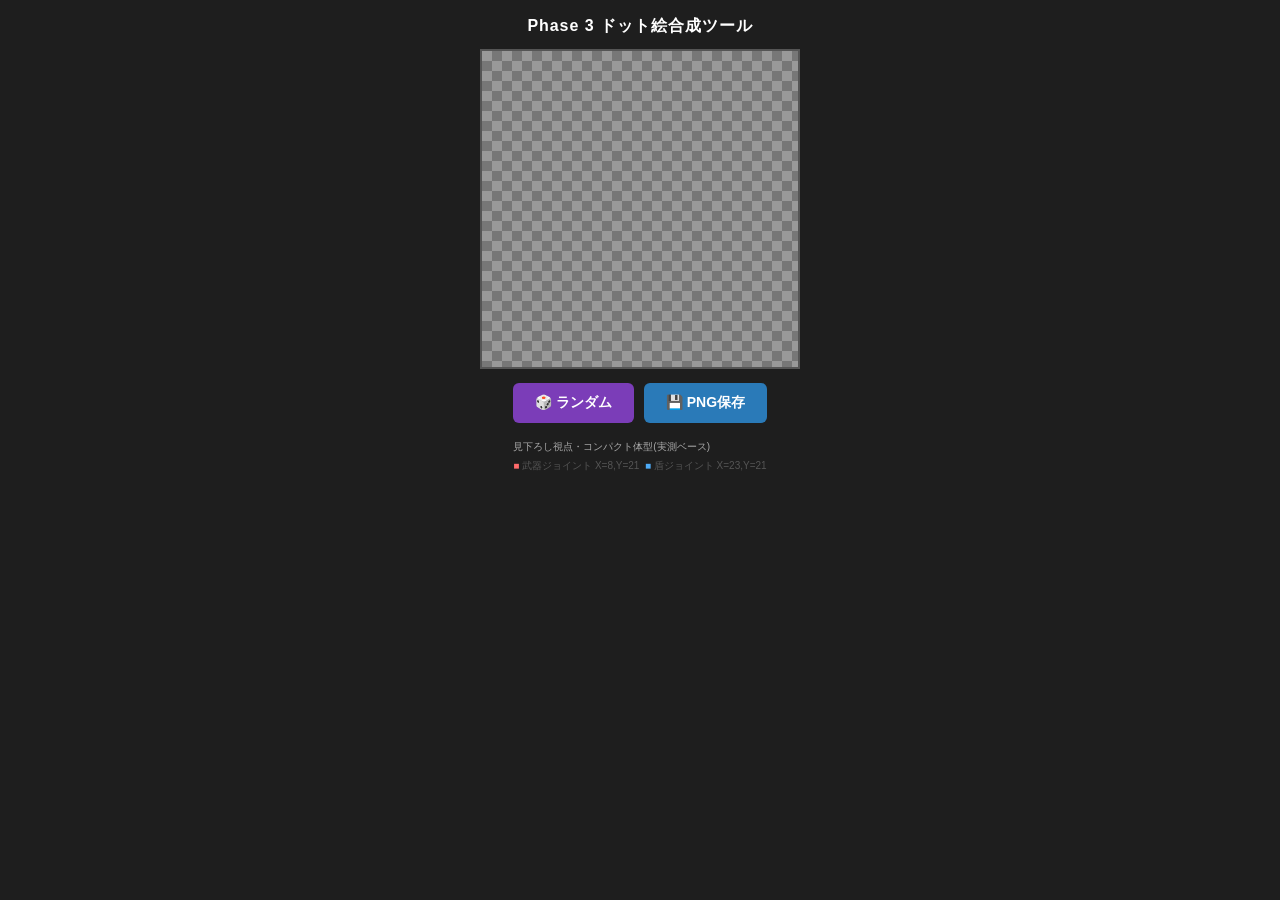
==== index.html @ 8c3675f0 "Add files via upload" ====
<!DOCTYPE html>
<html lang="ja">
<head>
<meta charset="UTF-8">
<meta name="viewport" content="width=device-width, initial-scale=1.0">
<title>Phase3 ドット絵合成ツール（カテゴリ配列版）</title>
<link rel="stylesheet" href="css/style.css">
</head>
<body>
<div class="panels">
<h2>Phase 3 ドット絵合成ツール</h2>

<div class="preview-wrap">
    <canvas id="mainCanvas" width="32" height="32"></canvas>
</div>

<!-- パネルは engine.js が CATEGORIES から自動生成してここに入れる -->
<div id="panelRoot"></div>

<div class="btn-row">
    <button class="btn-rand" onclick="randomize()">🎲 ランダム</button>
    <button class="btn-save" onclick="saveImage()">💾 PNG保存</button>
</div>

<div class="info">
    <span style="color:#aaa">見下ろし視点・コンパクト体型(実測ベース)</span><br>
    <span style="color:#ff6b6b">■</span> 武器ジョイント X=8,Y=21&nbsp;
    <span style="color:#4dabf7">■</span> 盾ジョイント X=23,Y=21
</div>
</div>

<!-- 読み込み順: base→helper→各パーツ→config→engine（依存関係順） -->
<script src="js/base.js"></script>
<script src="js/helper.js"></script>
<script src="js/hair.js"></script>
<script src="js/cloth.js"></script>
<script src="js/weapon.js"></script>
<script src="js/shield.js"></script>
<script src="js/eyes.js"></script>
<script src="js/config.js"></script>
<script src="js/engine.js"></script>
</body>
</html>
---- css/style.css ----
/* 見た目（たまに調整） */
* { box-sizing: border-box; }
body {
    background: #1e1e1e; color: #eee;
    font-family: sans-serif; text-align: center;
    padding: 16px; user-select: none; -webkit-user-select: none; margin: 0;
}
h2 { margin: 0 0 12px; font-size: 16px; letter-spacing: .06em; color: #fff; }

.preview-wrap {
    position: relative; width: 320px; height: 320px;
    margin: 0 auto 14px; border: 2px solid #555;
    background: url('data:image/svg+xml;utf8,<svg xmlns="http://www.w3.org/2000/svg" width="20" height="20"><rect width="10" height="10" fill="%23999"/><rect x="10" y="10" width="10" height="10" fill="%23999"/><rect x="10" width="10" height="10" fill="%23777"/><rect y="10" width="10" height="10" fill="%23777"/></svg>');
}
#mainCanvas { width:320px; height:320px; image-rendering:pixelated; display:block; }

.panels { max-width: 380px; margin: 0 auto; }
.part-panel { background:#2a2a2a; border-radius:8px; margin-bottom:10px; padding:10px 10px 8px; }
.part-label { font-size:11px; color:#888; text-align:left; display:block; margin-bottom:8px; letter-spacing:.08em; }
.part-options { display:flex; gap:8px; overflow-x:auto; padding-bottom:4px; }

.part-option {
    flex-shrink:0; cursor:pointer;
    border:2px solid #444; border-radius:6px;
    overflow:hidden; background:#383838;
    transition:border-color .15s, box-shadow .15s;
}
.part-option canvas { display:block; width:64px; height:64px; image-rendering:pixelated; }
.part-option span {
    display:block; font-size:9px; color:#999;
    text-align:center; padding:3px 2px; line-height:1.3; white-space:pre-line;
}
.part-option.active { border-color:#4dabf7; box-shadow:0 0 6px rgba(77,171,247,.5); }
.part-option.active span { color:#4dabf7; }

.btn-row { display:flex; gap:10px; justify-content:center; margin-top:14px; }
button {
    background:#3a8a3a; color:#fff; border:none;
    padding:11px 22px; font-size:14px; font-weight:bold; border-radius:6px; cursor:pointer;
}
button:hover { opacity:.85; }
.btn-rand { background:#7b3db8; }
.btn-save { background:#2a7ab8; }

.info { font-size:10px; color:#555; margin-top:14px; line-height:1.9; text-align:left; max-width:380px; display:inline-block; }
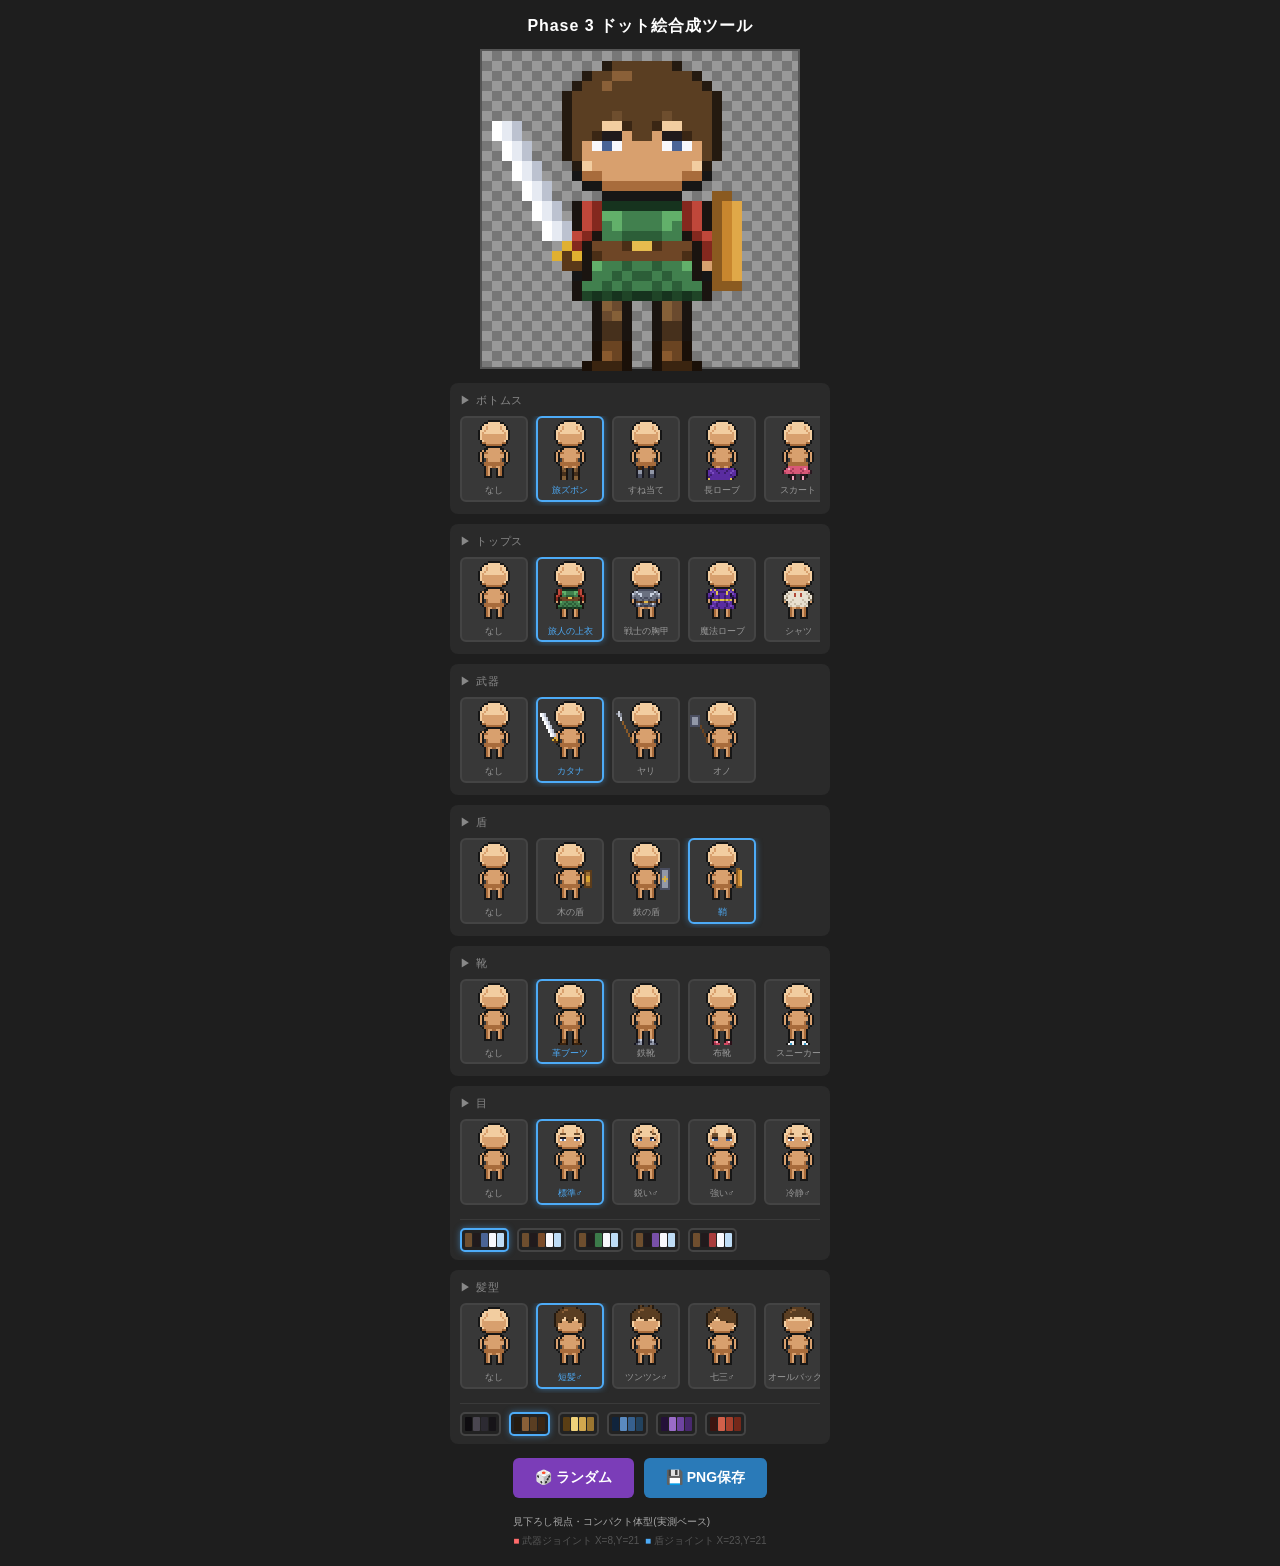
==== commit ac7d28d9: "Add files via upload" ====
--- a/index.html
+++ b/index.html
@@ -33,7 +33,9 @@
 <script src="js/base.js"></script>
 <script src="js/helper.js"></script>
 <script src="js/hair.js"></script>
-<script src="js/cloth.js"></script>
+<script src="js/bottoms.js"></script>
+<script src="js/tops.js"></script>
+<script src="js/shoes.js"></script>
 <script src="js/weapon.js"></script>
 <script src="js/shield.js"></script>
 <script src="js/eyes.js"></script>
--- a/css/style.css
+++ b/css/style.css
@@ -43,3 +43,13 @@
 .btn-save { background:#2a7ab8; }
 
 .info { font-size:10px; color:#555; margin-top:14px; line-height:1.9; text-align:left; max-width:380px; display:inline-block; }
+
+/* 色帯（髪・目の色選択） */
+.color-bar { display:flex; flex-wrap:wrap; gap:8px; margin-top:10px; padding-top:8px; border-top:1px solid #3a3a3a; }
+.color-swatch {
+  display:flex; gap:1px; padding:3px; border-radius:5px;
+  border:2px solid #444; background:#222; cursor:pointer;
+  transition:border-color .15s, box-shadow .15s;
+}
+.color-swatch .color-dot { width:7px; height:14px; border-radius:1px; display:block; }
+.color-swatch.active { border-color:#4dabf7; box-shadow:0 0 6px rgba(77,171,247,.5); }
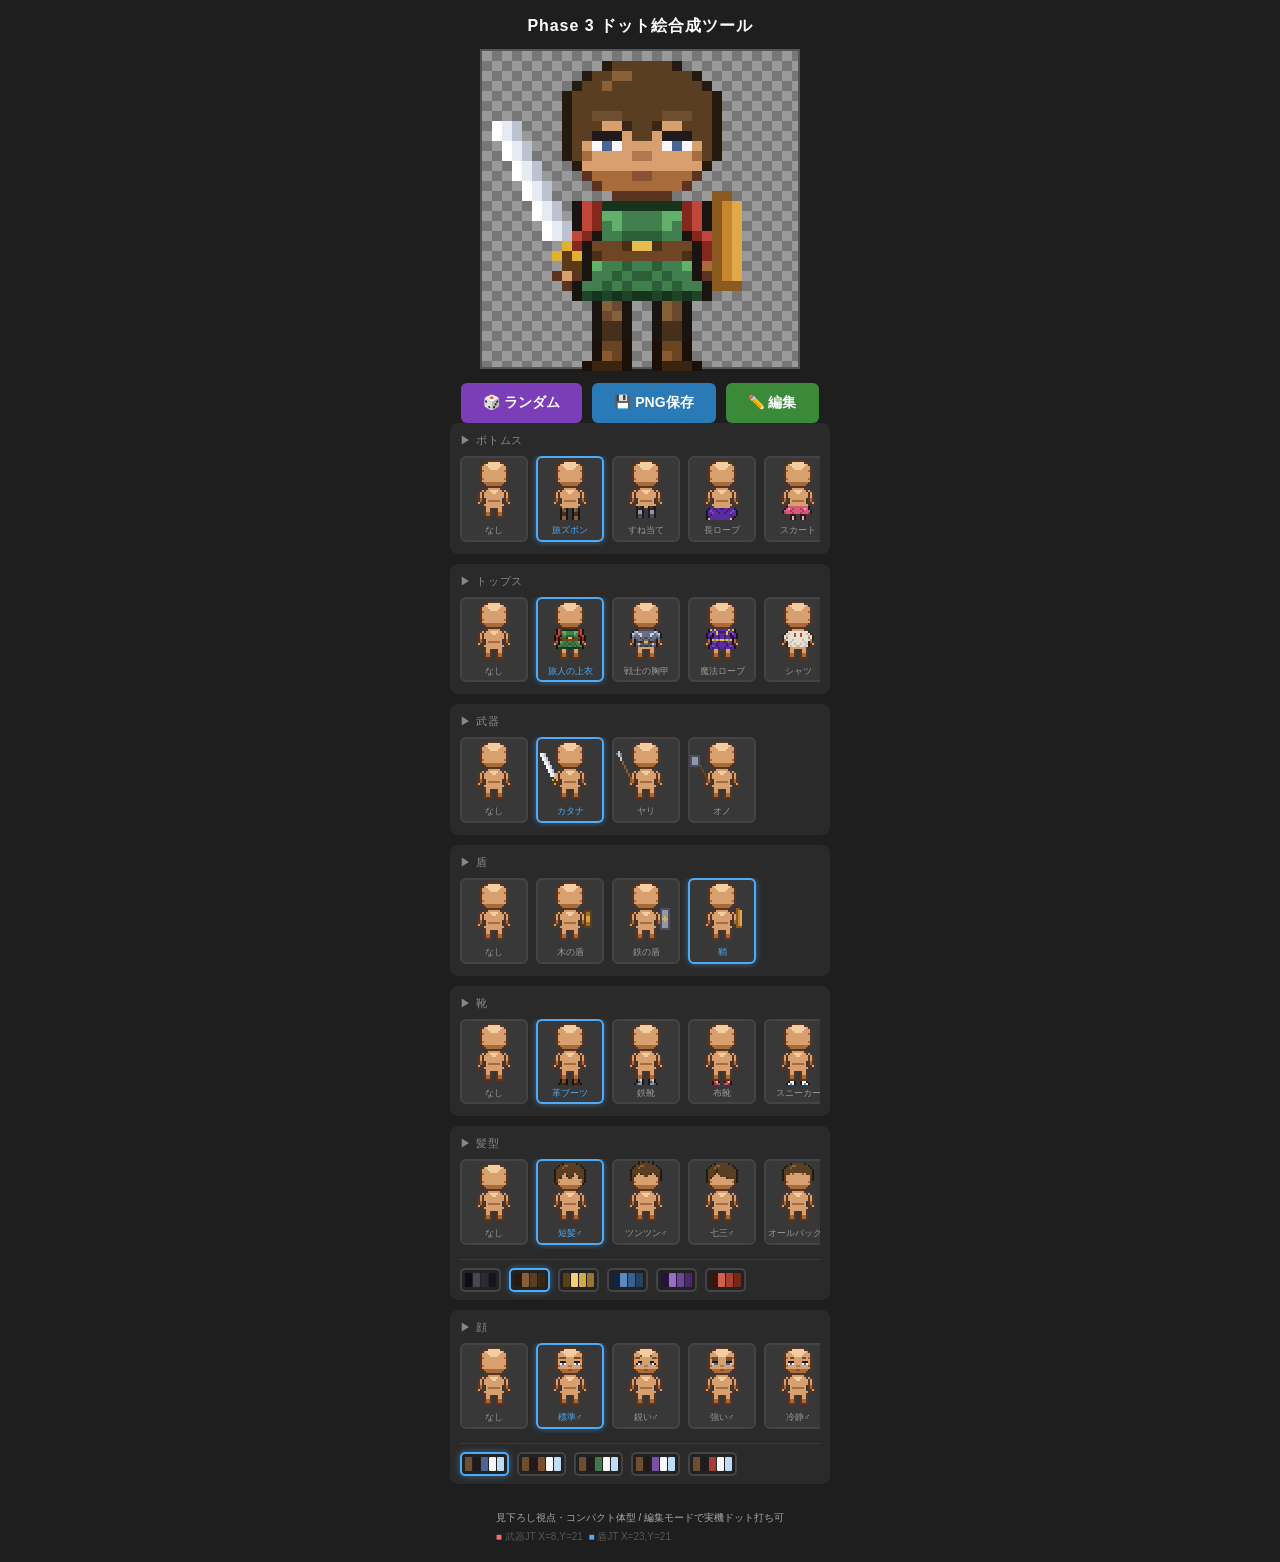
==== commit 40d371cd: "Add files via upload" ====
--- a/index.html
+++ b/index.html
@@ -2,8 +2,8 @@
 <html lang="ja">
 <head>
 <meta charset="UTF-8">
-<meta name="viewport" content="width=device-width, initial-scale=1.0">
-<title>Phase3 ドット絵合成ツール（カテゴリ配列版）</title>
+<meta name="viewport" content="width=device-width, initial-scale=1.0, maximum-scale=1.0, user-scalable=no">
+<title>Phase3 ドット絵合成ツール＋実機エディタ</title>
 <link rel="stylesheet" href="css/style.css">
 </head>
 <body>
@@ -14,22 +14,46 @@
     <canvas id="mainCanvas" width="32" height="32"></canvas>
 </div>
 
+<!-- 通常モードのボタン -->
+<div class="btn-row" id="normalBar">
+    <button class="btn-rand" onclick="randomize()">🎲 ランダム</button>
+    <button class="btn-save" onclick="saveImage()">💾 PNG保存</button>
+    <button class="btn-edit" onclick="enterEdit()">✏️ 編集</button>
+</div>
+
+<!-- 編集モードのツールバー（初期非表示） -->
+<div id="editBar" style="display:none;">
+    <div class="edit-tools">
+        <button class="edit-tool on" data-tool="pen" onclick="setTool('pen')">✏️ペン</button>
+        <button class="edit-tool" data-tool="eyedrop" onclick="setTool('eyedrop')">💧スポイト</button>
+        <button class="edit-tool" data-tool="eraser" onclick="setTool('eraser')">⬜消し</button>
+        <button class="edit-misc" onclick="undoEdit()">↶戻る</button>
+        <button class="edit-misc" onclick="clearEdit()">🗑全消し</button>
+    </div>
+    <div class="edit-colorrow">
+        <span class="cur-color-wrap">現在色<span id="curColor"></span></span>
+        <input type="color" id="colorPick" value="#2a2422" onchange="setColor(this.value)">
+    </div>
+    <div class="edit-swatches" id="editSwatches"></div>
+    <div class="btn-row">
+        <button class="btn-save" onclick="exportJS()">📋 JSコード書き出し</button>
+        <button class="btn-save" onclick="saveImage()">💾 PNG保存</button>
+        <button class="btn-rand" onclick="exitEdit()">✓ 完了</button>
+    </div>
+    <textarea id="jsOut" readonly placeholder="JSコードがここに出ます（自動コピー）" style="display:none;"></textarea>
+</div>
+
 <!-- パネルは engine.js が CATEGORIES から自動生成してここに入れる -->
 <div id="panelRoot"></div>
 
-<div class="btn-row">
-    <button class="btn-rand" onclick="randomize()">🎲 ランダム</button>
-    <button class="btn-save" onclick="saveImage()">💾 PNG保存</button>
-</div>
-
 <div class="info">
-    <span style="color:#aaa">見下ろし視点・コンパクト体型(実測ベース)</span><br>
-    <span style="color:#ff6b6b">■</span> 武器ジョイント X=8,Y=21&nbsp;
-    <span style="color:#4dabf7">■</span> 盾ジョイント X=23,Y=21
+    <span style="color:#aaa">見下ろし視点・コンパクト体型 / 編集モードで実機ドット打ち可</span><br>
+    <span style="color:#ff6b6b">■</span> 武器JT X=8,Y=21&nbsp;
+    <span style="color:#4dabf7">■</span> 盾JT X=23,Y=21
 </div>
 </div>
 
-<!-- 読み込み順: base→helper→各パーツ→config→engine（依存関係順） -->
+<!-- 読み込み順: base→helper→各パーツ→config→engine -->
 <script src="js/base.js"></script>
 <script src="js/helper.js"></script>
 <script src="js/hair.js"></script>
@@ -41,5 +65,24 @@
 <script src="js/eyes.js"></script>
 <script src="js/config.js"></script>
 <script src="js/engine.js"></script>
+<script>
+/* 編集パレット（よく使う色）を生成 */
+(function(){
+  const sw=[
+    ['#5a3420','輪郭'],['#f5d6ad','肌明'],['#e8bd8e','肌中'],['#c8966a','肌影'],
+    ['#2a2422','目黒'],['#f8f8fc','白'],['#4a6496','瞳青'],['#7a4c2a','瞳茶'],
+    ['#eaa890','頬'],['#8a6038','髪茶'],['#d2604a','赤'],['#62b06a','緑'],
+    ['#5a8ac0','青'],['#9a6cc8','紫'],['#e0c050','金'],['#9298a8','銀']
+  ];
+  const box=document.getElementById('editSwatches');
+  sw.forEach(([c,name])=>{
+    const b=document.createElement('button');
+    b.className='edit-swatch'; b.dataset.col=c; b.style.background=c; b.title=name;
+    b.onclick=()=>setColor(c);
+    box.appendChild(b);
+  });
+  if(typeof syncColorUI==='function') syncColorUI();
+})();
+</script>
 </body>
 </html>
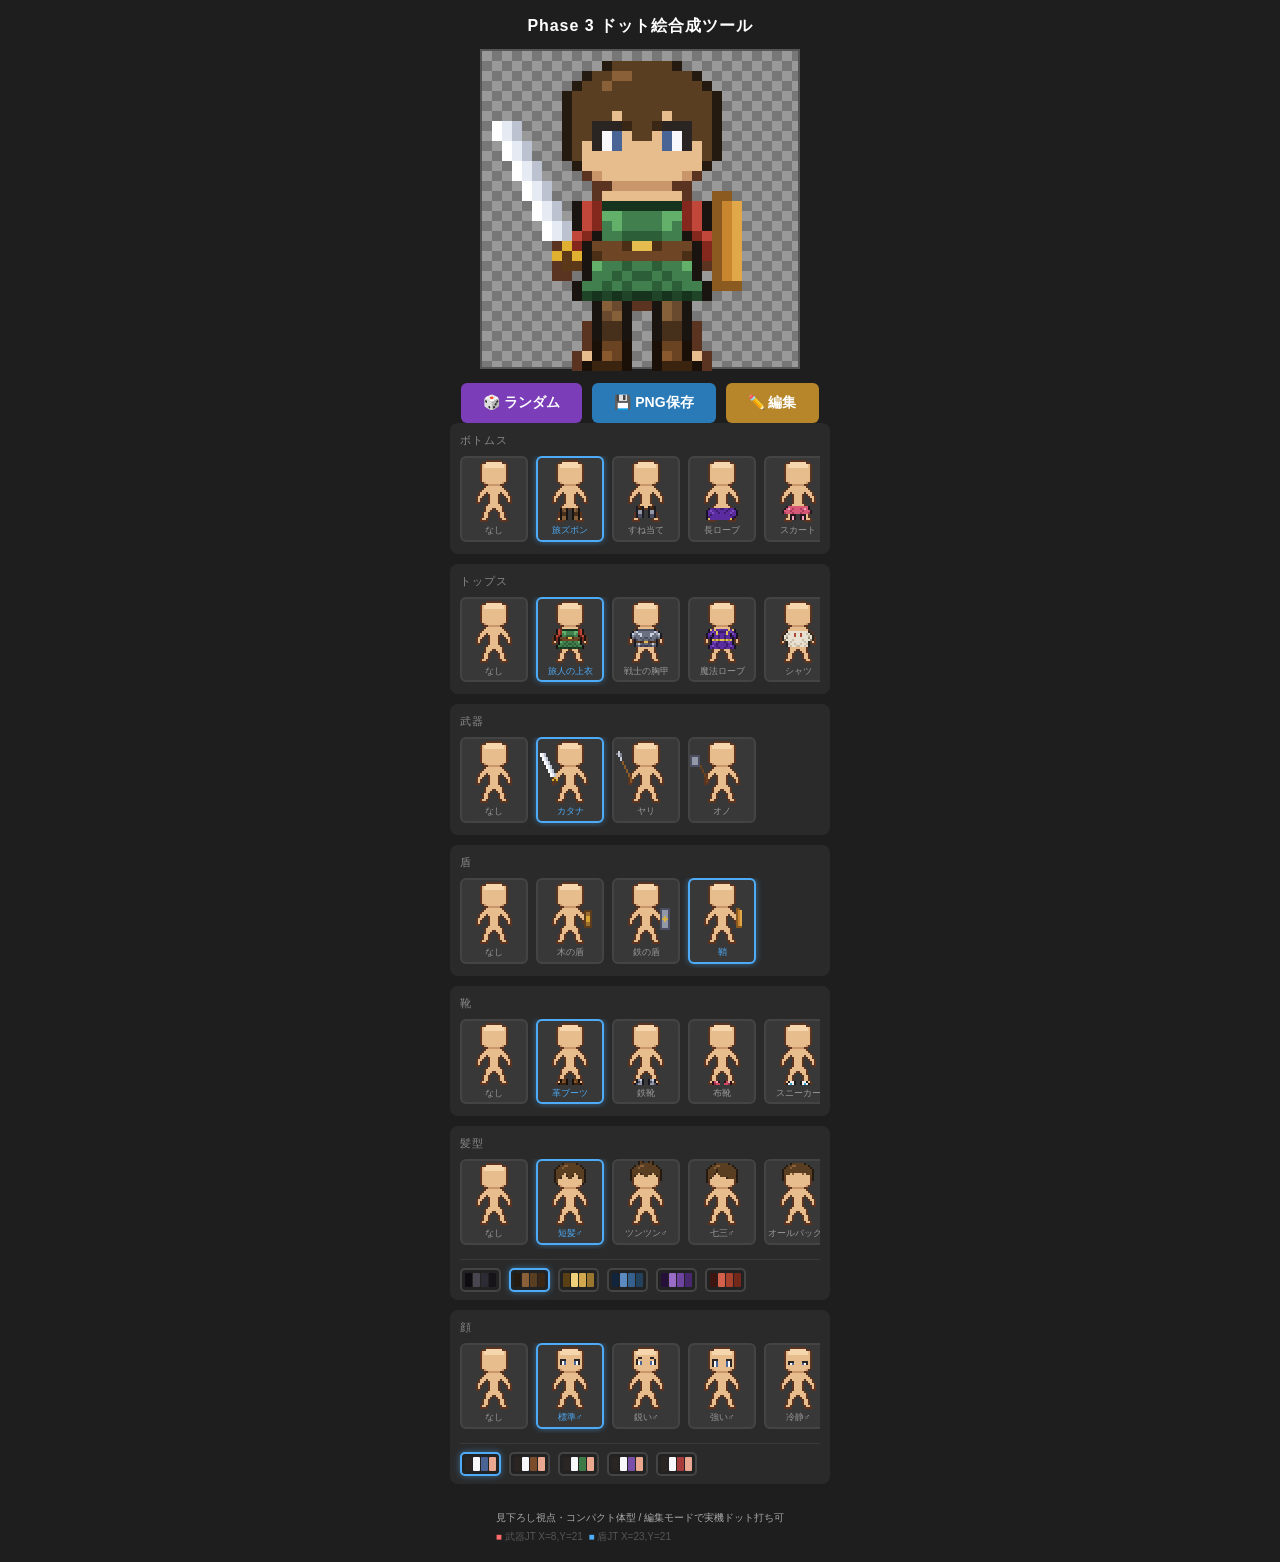
==== commit f31c1441: "Add files via upload" ====
--- a/index.html
+++ b/index.html
@@ -35,12 +35,31 @@
         <input type="color" id="colorPick" value="#2a2422" onchange="setColor(this.value)">
     </div>
     <div class="edit-swatches" id="editSwatches"></div>
+    <div class="save-row">
+        <label class="save-lbl">登録先
+            <select id="saveCat">
+                <option value="hair">髪型</option>
+                <option value="eyes">顔</option>
+                <option value="tops">トップス</option>
+                <option value="bottoms">ボトムス</option>
+                <option value="shoes">靴</option>
+                <option value="weapon">武器</option>
+                <option value="shield">盾</option>
+            </select>
+        </label>
+        <label class="save-lbl">ID
+            <input type="text" id="saveId" placeholder="例:Mohawk" maxlength="16">
+        </label>
+        <label class="save-lbl save-diff">
+            <input type="checkbox" id="saveDiff" checked>差分のみ
+        </label>
+    </div>
     <div class="btn-row">
-        <button class="btn-save" onclick="exportJS()">📋 JSコード書き出し</button>
+        <button class="btn-save" onclick="exportJS()">📋 登録コード書き出し</button>
         <button class="btn-save" onclick="saveImage()">💾 PNG保存</button>
         <button class="btn-rand" onclick="exitEdit()">✓ 完了</button>
     </div>
-    <textarea id="jsOut" readonly placeholder="JSコードがここに出ます（自動コピー）" style="display:none;"></textarea>
+    <textarea id="jsOut" readonly placeholder="登録コードがここに出ます（①パーツファイル ②config.js の2か所に貼る・自動コピー）" style="display:none;"></textarea>
 </div>
 
 <!-- パネルは engine.js が CATEGORIES から自動生成してここに入れる -->
--- a/css/style.css
+++ b/css/style.css
@@ -53,3 +53,33 @@
 }
 .color-swatch .color-dot { width:7px; height:14px; border-radius:1px; display:block; }
 .color-swatch.active { border-color:#4dabf7; box-shadow:0 0 6px rgba(77,171,247,.5); }
+
+/* ============ 編集モード UI ============ */
+.btn-edit { background:#b8862a; }
+
+#editBar { max-width:380px; margin:12px auto 0; }
+.edit-tools, .edit-colorrow { display:flex; gap:6px; justify-content:center; flex-wrap:wrap; margin-bottom:8px; }
+.edit-tool, .edit-misc {
+  background:#3a3a3a; color:#eee; border:2px solid #555;
+  padding:9px 12px; font-size:13px; border-radius:6px; cursor:pointer; font-weight:bold;
+}
+.edit-tool.on { background:#2a7ab8; border-color:#4dabf7; }
+.edit-misc { background:#4a3a3a; }
+
+.edit-colorrow { align-items:center; }
+.cur-color-wrap { font-size:12px; color:#bbb; display:flex; align-items:center; gap:6px; }
+#curColor { width:22px; height:22px; border-radius:4px; border:2px solid #888; display:inline-block; background:#2a2422; }
+#colorPick { width:44px; height:34px; border:none; background:none; cursor:pointer; }
+
+.edit-swatches { display:flex; gap:5px; overflow-x:auto; padding:6px 0; margin-bottom:8px; }
+.edit-swatch {
+  flex-shrink:0; width:30px; height:30px; border-radius:5px;
+  border:2px solid #555; cursor:pointer; padding:0;
+}
+.edit-swatch.on { border-color:#4dabf7; box-shadow:0 0 6px rgba(77,171,247,.6); }
+
+#jsOut {
+  width:100%; height:90px; margin-top:10px; font-size:11px;
+  background:#1a1a1a; color:#9fe; border:1px solid #444; border-radius:6px;
+  padding:8px; font-family:monospace; resize:vertical;
+}
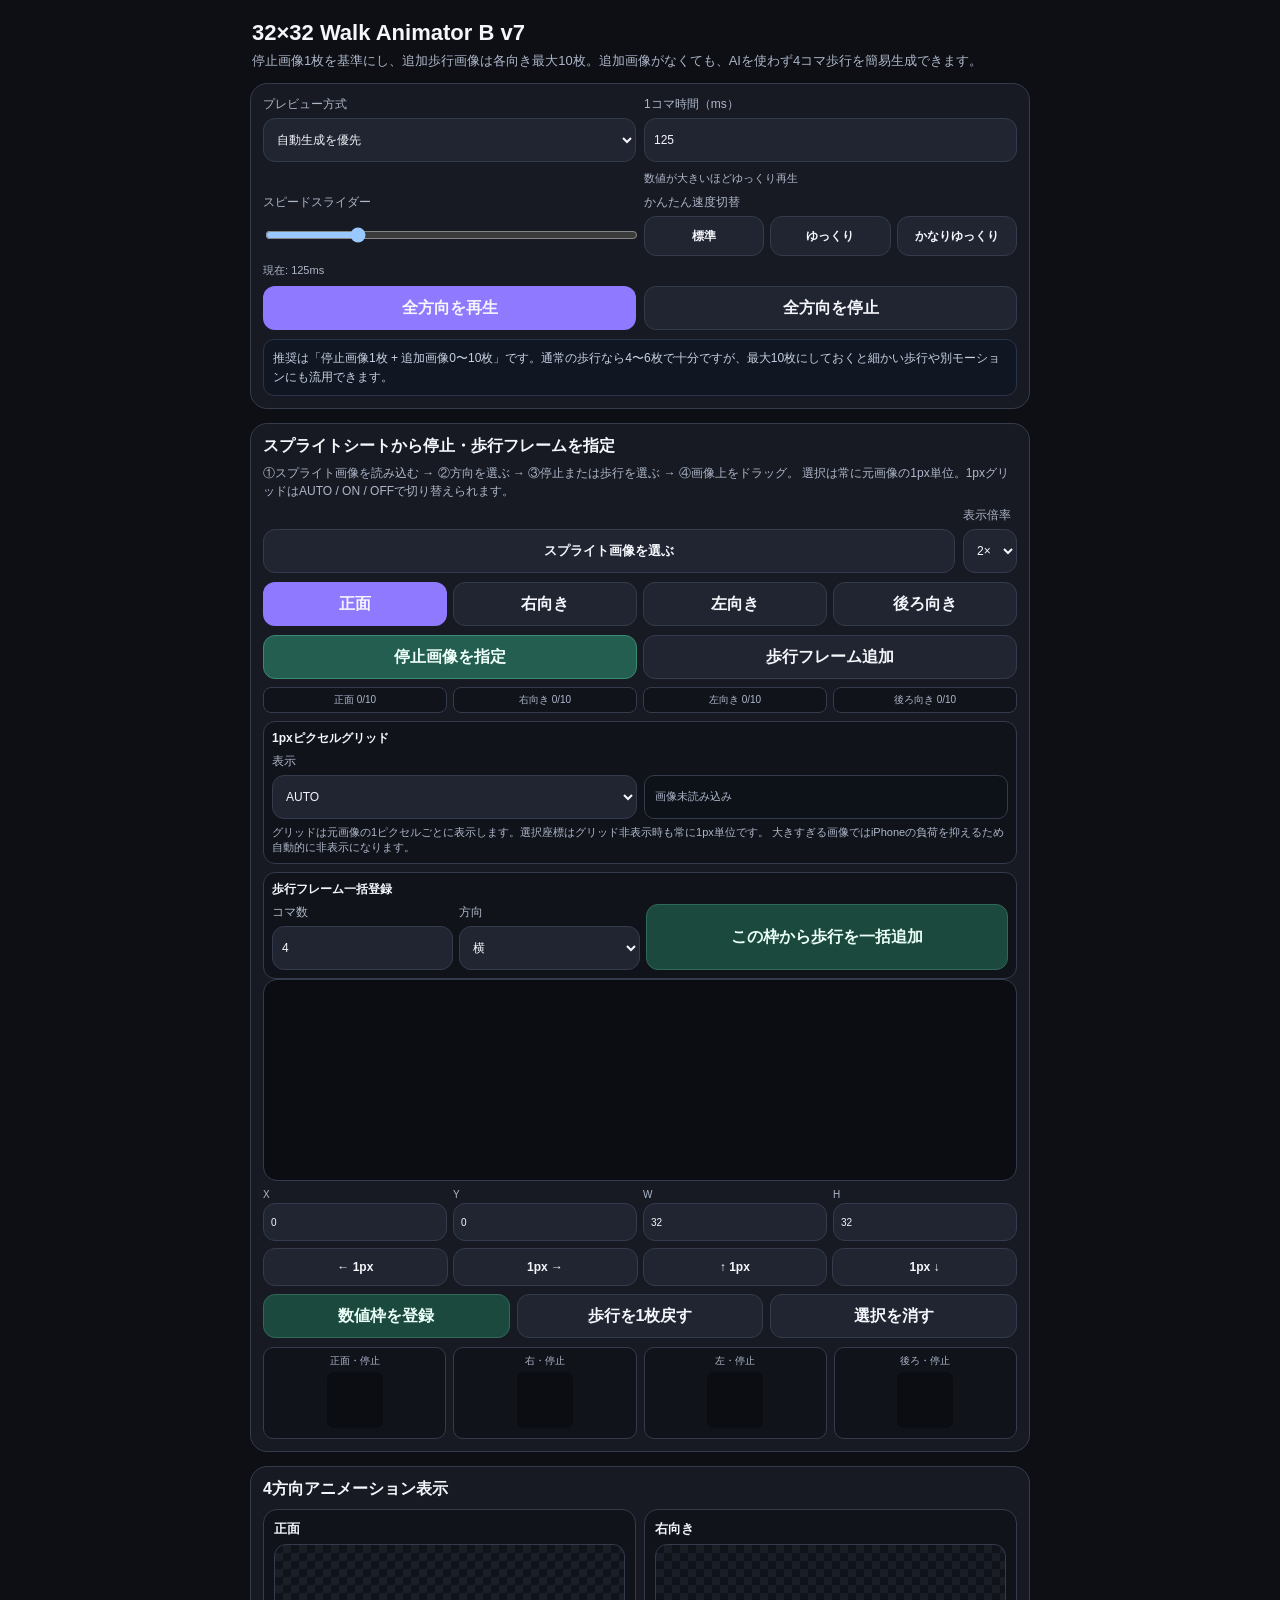
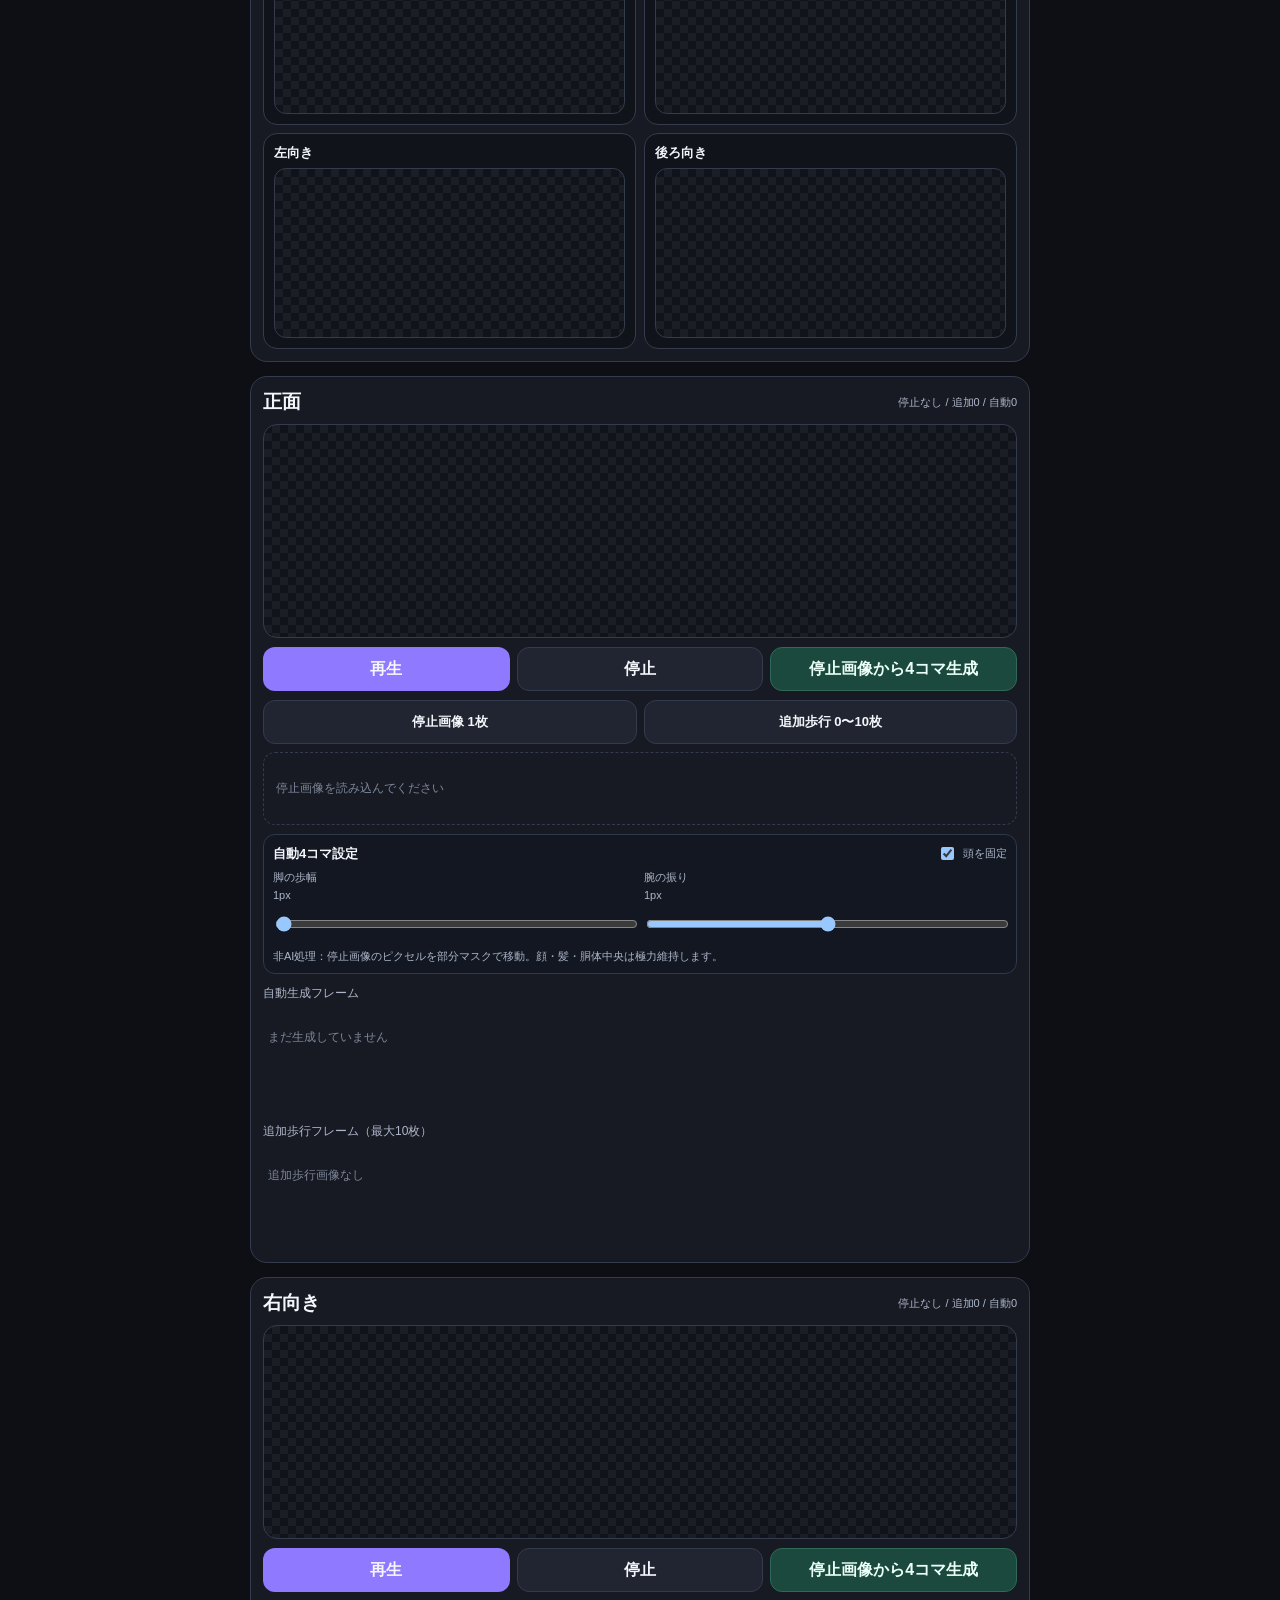
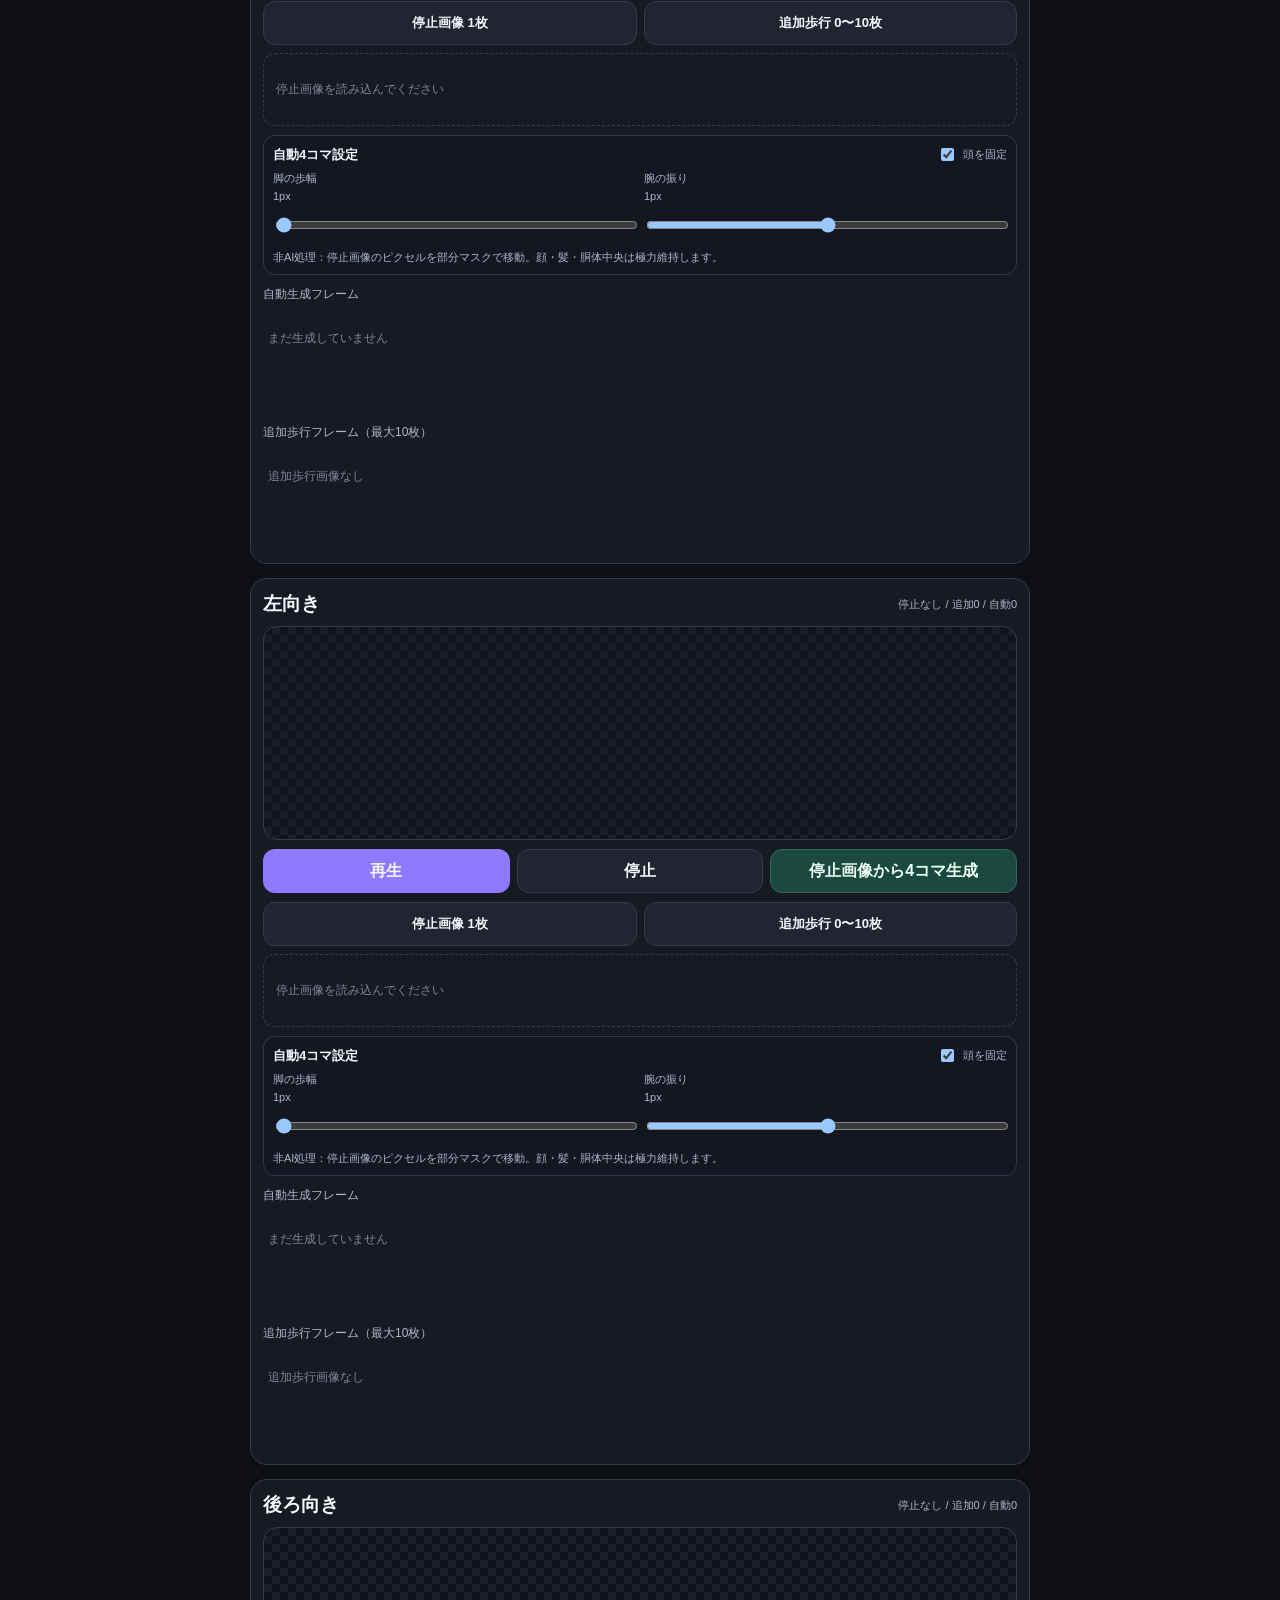
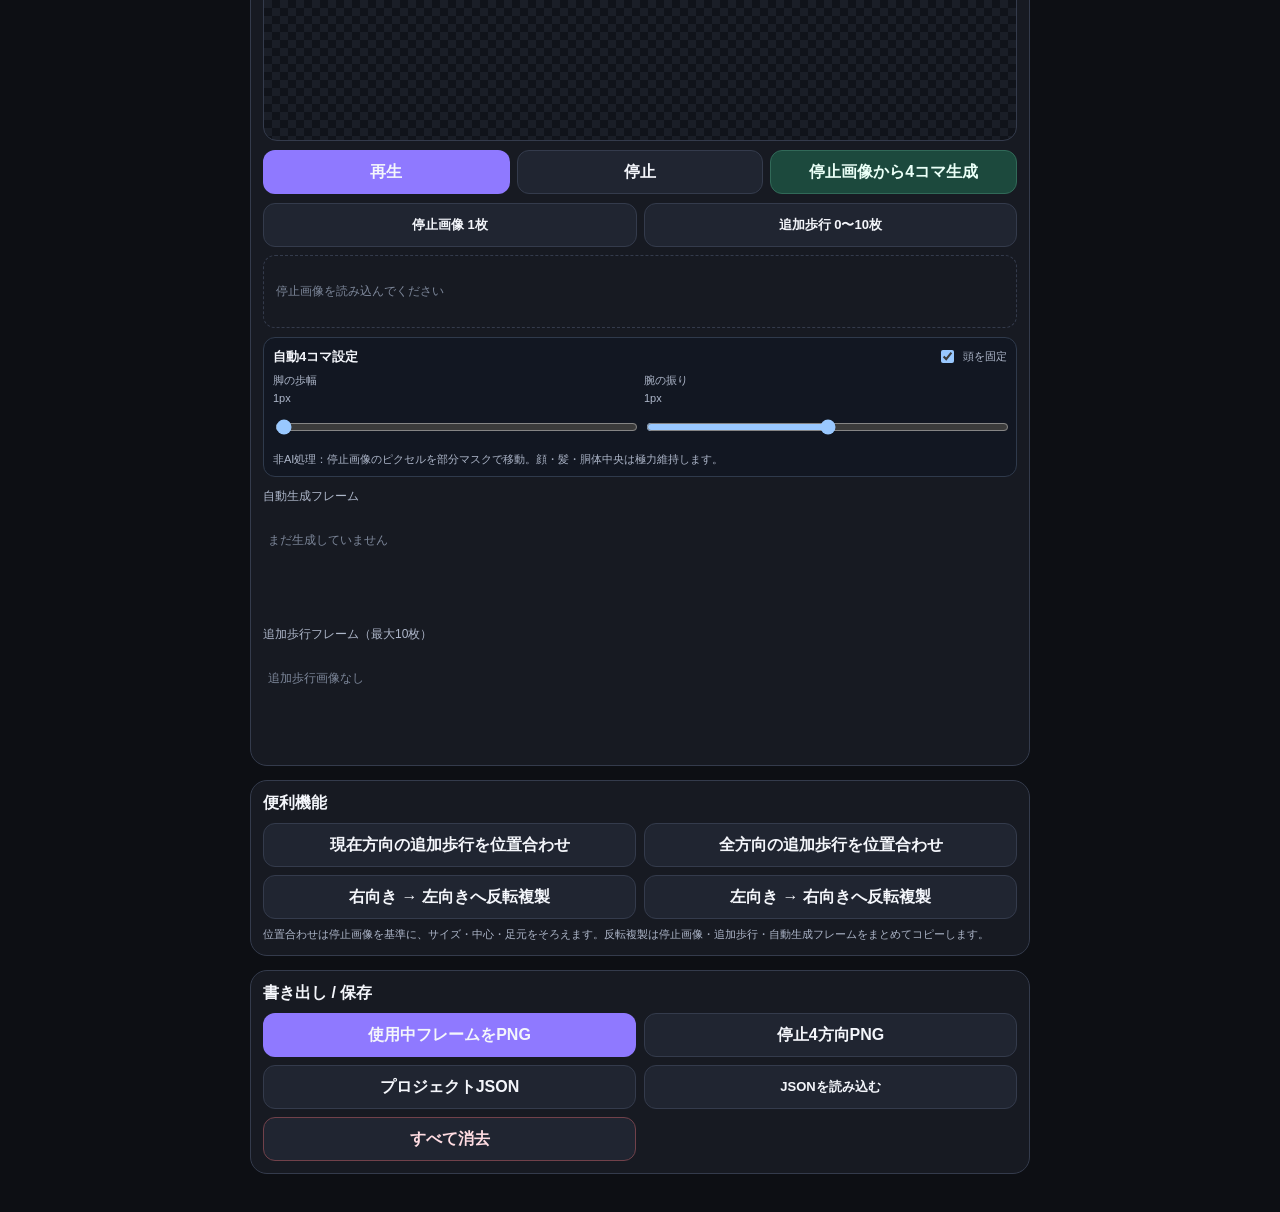
==== commit ff9547df: "Add files via upload" ====
--- a/index.html
+++ b/index.html
@@ -1,106 +1,1373 @@
-<!DOCTYPE html>
+<!doctype html>
 <html lang="ja">
 <head>
-<meta charset="UTF-8">
-<meta name="viewport" content="width=device-width, initial-scale=1.0, maximum-scale=1.0, user-scalable=no">
-<title>Phase3 ドット絵合成ツール＋実機エディタ</title>
-<link rel="stylesheet" href="css/style.css">
+<meta charset="utf-8">
+<meta name="viewport" content="width=device-width,initial-scale=1,viewport-fit=cover,user-scalable=no">
+<meta name="theme-color" content="#0d0f14">
+<title>32×32 Walk Animator B v7</title>
+<style>
+:root{
+  color-scheme:dark;
+  --bg:#0d0f14;--panel:#171a22;--panel2:#202531;--line:#343b4c;
+  --text:#f4f6fb;--sub:#aeb7ca;--accent:#8f79ff;--good:#65d9a5;
+  --warn:#f1c86a;--danger:#ff7287;
+}
+*{box-sizing:border-box;-webkit-tap-highlight-color:transparent}
+html,body{margin:0;background:var(--bg);color:var(--text);
+  font-family:-apple-system,BlinkMacSystemFont,"Segoe UI",sans-serif}
+body{padding:max(12px,env(safe-area-inset-top)) 12px max(24px,env(safe-area-inset-bottom))}
+button,input,select{font:inherit}
+button,.fileLabel,select,input[type=number],input[type=range]{
+  min-height:44px;border:1px solid var(--line);border-radius:12px;background:var(--panel2);color:var(--text)
+}
+button{padding:10px 12px;font-weight:800}
+button.primary{background:var(--accent);border-color:transparent}
+button.good{background:#1c493d;border-color:#316958;color:#eafff7}
+button.danger{color:#ffdce2;border-color:#71414a}
+button.small{min-height:34px;padding:5px 8px;font-size:12px;border-radius:9px}
+button:disabled{opacity:.35}
+.wrap{max-width:780px;margin:0 auto}
+header{padding:8px 2px 12px}
+h1{font-size:22px;margin:0 0 5px}
+.lead{font-size:13px;line-height:1.55;color:var(--sub);margin:0}
+.panel,.direction{background:var(--panel);border:1px solid var(--line);border-radius:17px;padding:12px;margin-bottom:14px}
+.grid2{display:grid;grid-template-columns:1fr 1fr;gap:8px}
+.grid4{display:grid;grid-template-columns:repeat(4,1fr);gap:7px}
+.label{display:flex;flex-direction:column;gap:5px;font-size:12px;color:var(--sub)}
+input[type=number],select{width:100%;padding:8px 9px}
+.notice{font-size:12px;line-height:1.55;color:#c7d1e4;background:#111722;border:1px solid #293448;border-radius:11px;padding:9px;margin-top:9px}
+.dirHead{display:flex;justify-content:space-between;align-items:center;gap:8px;margin-bottom:9px}
+.dirName{font-size:19px;font-weight:900}
+.badge{font-size:11px;color:var(--sub)}
+.previewWrap{display:flex;justify-content:center;align-items:center;min-height:214px;border:1px solid var(--line);border-radius:14px;overflow:hidden;
+background:
+linear-gradient(45deg,#1a1e27 25%,transparent 25%) 0 0/16px 16px,
+linear-gradient(45deg,transparent 75%,#1a1e27 75%) 0 0/16px 16px,
+linear-gradient(45deg,transparent 75%,#1a1e27 75%) 8px -8px/16px 16px,
+linear-gradient(45deg,#1a1e27 25%,#10131a 25%) 8px -8px/16px 16px}
+.preview{width:192px;height:192px;image-rendering:pixelated;image-rendering:crisp-edges}
+.actions{display:grid;grid-template-columns:1fr 1fr 1fr;gap:7px;margin:9px 0}
+.loaders{display:grid;grid-template-columns:1fr 1fr;gap:7px}
+.fileLabel{display:flex;align-items:center;justify-content:center;text-align:center;padding:8px;font-size:13px;font-weight:850}
+.fileLabel input{display:none}
+.idleBox{display:flex;gap:8px;align-items:center;border:1px dashed var(--line);border-radius:12px;padding:7px;margin-top:8px;min-height:62px}
+.idleThumb,.frameThumb{image-rendering:pixelated;image-rendering:crisp-edges;background:#0b0d12;border-radius:8px}
+.idleThumb{width:48px;height:48px;flex:none}
+.meta{min-width:0;flex:1}
+.name{font-size:11px;color:var(--sub);white-space:nowrap;overflow:hidden;text-overflow:ellipsis}
+.framesTitle{font-size:12px;color:var(--sub);margin:11px 0 6px}
+.strip{display:flex;gap:7px;overflow-x:auto;padding:1px 0 7px;min-height:104px}
+.card{flex:0 0 82px;background:#10131a;border:1px solid var(--line);border-radius:11px;padding:5px}
+.card.generated{border-color:#375f55}
+.thumbWrap{height:66px;display:flex;align-items:center;justify-content:center;background:#0b0d12;border-radius:8px}
+.frameThumb{width:64px;height:64px}
+.cardName{font-size:9px;color:var(--sub);white-space:nowrap;overflow:hidden;text-overflow:ellipsis;margin-top:3px}
+.cardBtns{display:grid;grid-template-columns:1fr 1fr 1fr;gap:2px;margin-top:4px}
+.cardBtns button{min-height:28px;padding:2px;font-size:11px;border-radius:7px}
+.empty{font-size:12px;color:#7d879a;padding:20px 5px}
+.autoBox{margin-top:9px;border:1px solid #2f3a4c;background:#121722;border-radius:12px;padding:9px}
+.autoHead{display:flex;align-items:center;justify-content:space-between;gap:8px;margin-bottom:7px}
+.autoTitle{font-size:13px;font-weight:850}
+.toggle{display:flex;align-items:center;gap:6px;font-size:11px;color:var(--sub)}
+.sliderRow{display:grid;grid-template-columns:1fr 1fr;gap:8px}
+.sliderLabel{font-size:11px;color:var(--sub);display:flex;flex-direction:column;gap:4px}
+input[type=range]{width:100%;padding:0;min-height:34px}
+.exportGrid{display:grid;grid-template-columns:1fr 1fr;gap:8px}
+.status{
+ position:fixed;z-index:99;left:50%;bottom:max(16px,env(safe-area-inset-bottom));
+ transform:translateX(-50%) translateY(16px);opacity:0;transition:.18s;
+ background:#2b3140;color:#fff;border:1px solid #4a5367;border-radius:999px;
+ padding:10px 14px;font-size:12px;pointer-events:none;text-align:center;max-width:90%
+}
+.status.show{opacity:1;transform:translateX(-50%) translateY(0)}
+.modeLine{font-size:11px;color:var(--sub);margin-top:6px}
+.speedBox{display:grid;grid-template-columns:1fr 1fr;gap:8px;margin-top:8px}
+.speedPresets{display:grid;grid-template-columns:repeat(3,1fr);gap:6px}
+.speedPresets button{min-height:40px;padding:8px 6px;font-size:12px}
+.valueHint{font-size:11px;color:var(--sub);margin-top:4px}
+.overviewGrid{display:grid;grid-template-columns:1fr 1fr;gap:8px}
+.overviewCard{background:#10131a;border:1px solid var(--line);border-radius:14px;padding:10px}
+.overviewTitle{font-size:13px;font-weight:900;margin-bottom:6px}
+.overviewWrap{display:flex;justify-content:center;align-items:center;min-height:170px;border:1px solid var(--line);border-radius:12px;overflow:hidden;
+background:
+linear-gradient(45deg,#1a1e27 25%,transparent 25%) 0 0/16px 16px,
+linear-gradient(45deg,transparent 75%,#1a1e27 75%) 0 0/16px 16px,
+linear-gradient(45deg,transparent 75%,#1a1e27 75%) 8px -8px/16px 16px,
+linear-gradient(45deg,#1a1e27 25%,#10131a 25%) 8px -8px/16px 16px}
+.overviewCanvas{width:144px;height:144px;image-rendering:pixelated;image-rendering:crisp-edges}
+.spritePickerPanel{background:var(--panel);border:1px solid var(--line);border-radius:17px;padding:12px;margin-bottom:14px}
+.spritePickerTop{display:grid;grid-template-columns:1fr auto;gap:8px;align-items:end}
+.spriteDirButtons{display:grid;grid-template-columns:repeat(4,1fr);gap:6px;margin:9px 0}
+.spriteDirButtons button.active{background:var(--accent);border-color:transparent}
+.spriteModeButtons{display:grid;grid-template-columns:1fr 1fr;gap:6px;margin:8px 0}
+.spriteModeButtons button.active{background:#245e50;border-color:#3a8a75;color:#effff9}
+.spriteCounts{display:grid;grid-template-columns:repeat(4,1fr);gap:6px;margin-top:7px}
+.spriteCount{font-size:10px;color:var(--sub);text-align:center;background:#10131a;border:1px solid var(--line);border-radius:8px;padding:5px 3px}
+.spriteScroll{overflow:auto;max-height:56vh;border:1px solid var(--line);border-radius:14px;background:#0b0d12;padding:8px;touch-action:none}
+.spriteStage{position:relative;display:inline-block;min-width:100%;min-height:180px;text-align:left}
+#spriteSheetCanvas{display:block;image-rendering:pixelated;image-rendering:crisp-edges;max-width:none;touch-action:none}
+.spriteHint{font-size:12px;color:var(--sub);line-height:1.5;margin:7px 0}
+.cropFields{display:grid;grid-template-columns:repeat(4,1fr);gap:6px;margin-top:8px}
+.cropFields label{font-size:10px;color:var(--sub);display:flex;flex-direction:column;gap:3px}
+.cropFields input{width:100%;min-height:38px;padding:6px 7px}
+.spriteActions{display:grid;grid-template-columns:1fr 1fr 1fr;gap:7px;margin-top:8px}
+.spriteMiniGrid{display:grid;grid-template-columns:repeat(4,1fr);gap:7px;margin-top:9px}
+.spriteMini{background:#10131a;border:1px solid var(--line);border-radius:10px;padding:6px;text-align:center}
+.spriteMini canvas{width:56px;height:56px;image-rendering:pixelated;image-rendering:crisp-edges;background:#0b0d12;border-radius:7px}
+.spriteMini .miniLabel{font-size:10px;color:var(--sub);margin-bottom:4px}
+
+.toolMiniPanel{margin-top:8px;background:#10131a;border:1px solid var(--line);border-radius:12px;padding:8px}
+.toolMiniTitle{font-size:12px;font-weight:850;margin-bottom:6px}
+.grid3{display:grid;grid-template-columns:1fr 1fr 2fr;gap:6px}
+.pixelGridRow{display:grid;grid-template-columns:1fr 1fr;gap:7px;align-items:end}
+.pixelGridStatus{min-height:44px;display:flex;align-items:center;padding:8px 10px;border:1px solid var(--line);border-radius:10px;background:#0d1118;color:var(--sub);font-size:11px;line-height:1.45}
+.nudgeGrid{display:grid;grid-template-columns:repeat(4,1fr);gap:5px;margin-top:7px}
+.nudgeGrid button{min-height:38px;padding:6px;font-size:12px}
+.checkLabel{display:flex;align-items:center;gap:6px;font-size:12px;color:var(--sub);background:#0d1118;border:1px solid var(--line);border-radius:10px;padding:8px 10px;min-height:44px}
+.spriteCanvasHint{font-size:11px;color:var(--sub);margin-top:6px}
+.quickTools{display:grid;grid-template-columns:1fr 1fr;gap:8px}
+.smallNotice{font-size:11px;color:var(--sub);line-height:1.55;margin-top:7px}
+@media(max-width:480px){
+  .grid3{grid-template-columns:1fr}
+  .pixelGridRow{grid-template-columns:1fr}
+  .quickTools{grid-template-columns:1fr}
+}
+@media(max-width:480px){
+  .actions{grid-template-columns:1fr 1fr}
+  .actions .wide{grid-column:1/-1}
+  .preview{width:176px;height:176px}
+  .previewWrap{min-height:196px}
+  .grid4{grid-template-columns:1fr 1fr}
+}
+</style>
 </head>
 <body>
-<div class="panels">
-<h2>Phase 3 ドット絵合成ツール</h2>
-
-<div class="preview-wrap">
-    <canvas id="mainCanvas" width="32" height="32"></canvas>
+<div class="wrap">
+<header>
+  <h1>32×32 Walk Animator B v7</h1>
+  <p class="lead">停止画像1枚を基準にし、追加歩行画像は各向き最大10枚。追加画像がなくても、AIを使わず4コマ歩行を簡易生成できます。</p>
+</header>
+
+<section class="panel">
+  <div class="grid2">
+    <label class="label">プレビュー方式
+      <select id="playMode">
+        <option value="auto">自動生成を優先</option>
+        <option value="loaded">追加歩行画像を優先</option>
+      </select>
+    </label>
+    <label class="label">1コマ時間（ms）
+      <input id="duration" type="number" min="40" max="1000" step="5" value="125">
+      <div class="valueHint">数値が大きいほどゆっくり再生</div>
+    </label>
+  </div>
+  <div class="speedBox">
+    <label class="label">スピードスライダー
+      <input id="speedRange" type="range" min="40" max="400" step="5" value="125">
+      <div class="valueHint">現在: <span id="speedLabel">125ms</span></div>
+    </label>
+    <div class="label">かんたん速度切替
+      <div class="speedPresets">
+        <button id="speedNormal" type="button">標準</button>
+        <button id="speedSlow" type="button">ゆっくり</button>
+        <button id="speedVerySlow" type="button">かなりゆっくり</button>
+      </div>
+    </div>
+  </div>
+  <div class="grid2" style="margin-top:8px">
+    <button id="playAll" class="primary">全方向を再生</button>
+    <button id="stopAll">全方向を停止</button>
+  </div>
+  <div class="notice">
+    推奨は「停止画像1枚 + 追加画像0〜10枚」です。通常の歩行なら4〜6枚で十分ですが、最大10枚にしておくと細かい歩行や別モーションにも流用できます。
+  </div>
+</section>
+
+<section class="spritePickerPanel">
+  <div style="font-weight:900;margin-bottom:4px">スプライトシートから停止・歩行フレームを指定</div>
+  <div class="spriteHint">
+    ①スプライト画像を読み込む → ②方向を選ぶ → ③停止または歩行を選ぶ → ④画像上をドラッグ。
+    選択は常に元画像の1px単位。1pxグリッドはAUTO / ON / OFFで切り替えられます。
+  </div>
+
+  <div class="spritePickerTop">
+    <label class="fileLabel">スプライト画像を選ぶ
+      <input id="spriteSheetInput" type="file" accept="image/png,image/webp,image/jpeg">
+    </label>
+    <label class="label">表示倍率
+      <select id="spriteZoom">
+        <option value="1">1×</option>
+        <option value="2" selected>2×</option>
+        <option value="3">3×</option>
+        <option value="4">4×</option>
+        <option value="6">6×</option>
+        <option value="8">8×</option>
+      </select>
+    </label>
+  </div>
+
+  <div class="spriteDirButtons">
+    <button type="button" class="active" data-sprite-dir="front">正面</button>
+    <button type="button" data-sprite-dir="right">右向き</button>
+    <button type="button" data-sprite-dir="left">左向き</button>
+    <button type="button" data-sprite-dir="back">後ろ向き</button>
+  </div>
+
+  <div class="spriteModeButtons">
+    <button type="button" class="active" data-sprite-mode="idle">停止画像を指定</button>
+    <button type="button" data-sprite-mode="walk">歩行フレーム追加</button>
+  </div>
+
+  <div class="spriteCounts">
+    <div class="spriteCount" id="spriteCount-front">正面 0/10</div>
+    <div class="spriteCount" id="spriteCount-right">右 0/10</div>
+    <div class="spriteCount" id="spriteCount-left">左 0/10</div>
+    <div class="spriteCount" id="spriteCount-back">後ろ 0/10</div>
+  </div>
+
+  <div class="toolMiniPanel">
+    <div class="toolMiniTitle">1pxピクセルグリッド</div>
+    <div class="pixelGridRow">
+      <label class="label">表示
+        <select id="pixelGridMode">
+          <option value="auto" selected>AUTO</option>
+          <option value="on">ON</option>
+          <option value="off">OFF</option>
+        </select>
+      </label>
+      <div id="pixelGridStatus" class="pixelGridStatus">AUTO：画像サイズと表示倍率に応じて表示します</div>
+    </div>
+    <div class="spriteCanvasHint">
+      グリッドは元画像の1ピクセルごとに表示します。選択座標はグリッド非表示時も常に1px単位です。
+      大きすぎる画像ではiPhoneの負荷を抑えるため自動的に非表示になります。
+    </div>
+  </div>
+
+  <div class="toolMiniPanel">
+    <div class="toolMiniTitle">歩行フレーム一括登録</div>
+    <div class="grid3">
+      <label class="label">コマ数<input id="bulkCount" type="number" min="1" max="10" value="4"></label>
+      <label class="label">方向<select id="bulkAxis"><option value="x">横</option><option value="y">縦</option></select></label>
+      <button id="bulkRegister" type="button" class="good">この枠から歩行を一括追加</button>
+    </div>
+  </div>
+
+  <div class="spriteScroll" id="spriteScroll">
+    <div class="spriteStage">
+      <canvas id="spriteSheetCanvas" width="1" height="1"></canvas>
+    </div>
+  </div>
+
+  <div class="cropFields">
+    <label>X<input id="cropX" type="number" min="0" value="0"></label>
+    <label>Y<input id="cropY" type="number" min="0" value="0"></label>
+    <label>W<input id="cropW" type="number" min="1" value="32"></label>
+    <label>H<input id="cropH" type="number" min="1" value="32"></label>
+  </div>
+  <div class="nudgeGrid">
+    <button type="button" data-nudge="x-" aria-label="左へ1px">← 1px</button>
+    <button type="button" data-nudge="x+" aria-label="右へ1px">1px →</button>
+    <button type="button" data-nudge="y-" aria-label="上へ1px">↑ 1px</button>
+    <button type="button" data-nudge="y+" aria-label="下へ1px">1px ↓</button>
+  </div>
+
+  <div class="spriteActions">
+    <button id="applyCrop" type="button" class="good">数値枠を登録</button>
+    <button id="undoSpriteWalk" type="button">歩行を1枚戻す</button>
+    <button id="clearSpriteSelection" type="button">選択を消す</button>
+  </div>
+
+  <div class="spriteMiniGrid">
+    <div class="spriteMini"><div class="miniLabel">正面・停止</div><canvas id="spriteMini-front" width="32" height="32"></canvas></div>
+    <div class="spriteMini"><div class="miniLabel">右・停止</div><canvas id="spriteMini-right" width="32" height="32"></canvas></div>
+    <div class="spriteMini"><div class="miniLabel">左・停止</div><canvas id="spriteMini-left" width="32" height="32"></canvas></div>
+    <div class="spriteMini"><div class="miniLabel">後ろ・停止</div><canvas id="spriteMini-back" width="32" height="32"></canvas></div>
+  </div>
+</section>
+
+<section class="panel">
+  <div style="font-weight:900;margin-bottom:9px">4方向アニメーション表示</div>
+  <div class="overviewGrid">
+    <div class="overviewCard">
+      <div class="overviewTitle">正面</div>
+      <div class="overviewWrap"><canvas id="overview-front" class="overviewCanvas" width="32" height="32"></canvas></div>
+    </div>
+    <div class="overviewCard">
+      <div class="overviewTitle">右向き</div>
+      <div class="overviewWrap"><canvas id="overview-right" class="overviewCanvas" width="32" height="32"></canvas></div>
+    </div>
+    <div class="overviewCard">
+      <div class="overviewTitle">左向き</div>
+      <div class="overviewWrap"><canvas id="overview-left" class="overviewCanvas" width="32" height="32"></canvas></div>
+    </div>
+    <div class="overviewCard">
+      <div class="overviewTitle">後ろ向き</div>
+      <div class="overviewWrap"><canvas id="overview-back" class="overviewCanvas" width="32" height="32"></canvas></div>
+    </div>
+  </div>
+</section>
+
+<div id="directions"></div>
+
+<section class="panel">
+  <div style="font-weight:900;margin-bottom:9px">便利機能</div>
+  <div class="quickTools">
+    <button id="alignCurrent">現在方向の追加歩行を位置合わせ</button>
+    <button id="alignAll">全方向の追加歩行を位置合わせ</button>
+    <button id="flipRightToLeft">右向き → 左向きへ反転複製</button>
+    <button id="flipLeftToRight">左向き → 右向きへ反転複製</button>
+  </div>
+  <div class="smallNotice">位置合わせは停止画像を基準に、サイズ・中心・足元をそろえます。反転複製は停止画像・追加歩行・自動生成フレームをまとめてコピーします。</div>
+</section>
+
+<section class="panel">
+  <div style="font-weight:900;margin-bottom:9px">書き出し / 保存</div>
+  <div class="exportGrid">
+    <button id="exportActive" class="primary">使用中フレームをPNG</button>
+    <button id="exportIdle">停止4方向PNG</button>
+    <button id="saveProject">プロジェクトJSON</button>
+    <label class="fileLabel">JSONを読み込む<input id="loadProject" type="file" accept=".json,application/json"></label>
+    <button id="clearAll" class="danger">すべて消去</button>
+  </div>
+</section>
 </div>
-
-<!-- 通常モードのボタン -->
-<div class="btn-row" id="normalBar">
-    <button class="btn-rand" onclick="randomize()">🎲 ランダム</button>
-    <button class="btn-save" onclick="saveImage()">💾 PNG保存</button>
-    <button class="btn-edit" onclick="enterEdit()">✏️ 編集</button>
-</div>
-
-<!-- 編集モードのツールバー（初期非表示） -->
-<div id="editBar" style="display:none;">
-    <div class="edit-tools">
-        <button class="edit-tool on" data-tool="pen" onclick="setTool('pen')">✏️ペン</button>
-        <button class="edit-tool" data-tool="eyedrop" onclick="setTool('eyedrop')">💧スポイト</button>
-        <button class="edit-tool" data-tool="eraser" onclick="setTool('eraser')">⬜消し</button>
-        <button class="edit-misc" onclick="undoEdit()">↶戻る</button>
-        <button class="edit-misc" onclick="clearEdit()">🗑全消し</button>
+<div id="status" class="status"></div>
+
+<script>
+(() => {
+'use strict';
+
+const CELL = 32;
+const MAX_EXTRA = 10;
+const AUTO_FRAMES = 4;
+const dirs = [
+  {id:'front',label:'正面'},
+  {id:'right',label:'右向き'},
+  {id:'left',label:'左向き'},
+  {id:'back',label:'後ろ向き'}
+];
+
+const state = Object.fromEntries(dirs.map(d => [d.id, {
+  idle:null,
+  extras:[],
+  generated:[],
+  playing:false,
+  timer:null,
+  index:0,
+  auto:{headLock:true, step:1, arm:1}
+}]));
+
+const $ = s => document.querySelector(s);
+const root = $('#directions');
+const durationEl = $('#duration');
+const speedRangeEl = $('#speedRange');
+const speedLabelEl = $('#speedLabel');
+const playModeEl = $('#playMode');
+let toastTimer = null;
+
+const spritePicker = {
+  image:null,
+  dataUrl:null,
+  fileName:'',
+  activeDir:'front',
+  mode:'idle',
+  selections:{front:null,right:null,left:null,back:null},
+  walkSelections:{front:[],right:[],left:[],back:[]},
+  draft:null,
+  dragging:false,
+  dragStart:null,
+  dragCurrent:null,
+  zoom:2,
+  pixelGridMode:'auto',
+  bulk:{count:4,axis:'x'}
+};
+
+function toast(msg){
+  const el = $('#status');
+  el.textContent = msg;
+  el.classList.add('show');
+  clearTimeout(toastTimer);
+  toastTimer = setTimeout(()=>el.classList.remove('show'),1800);
+}
+function labelOf(id){ return dirs.find(d=>d.id===id)?.label || id; }
+function esc(s){ return String(s).replace(/[&<>"]/g,c=>({'&':'&amp;','<':'&lt;','>':'&gt;','"':'&quot;'}[c])); }
+function naturalSort(a,b){ return a.name.localeCompare(b.name,undefined,{numeric:true,sensitivity:'base'}); }
+
+
+function clamp(v,min,max){ return Math.max(min,Math.min(max,v)); }
+const PIXEL_GRID_HARD_MAX_DIM = 768;
+const PIXEL_GRID_HARD_MAX_AREA = 768 * 768;
+const PIXEL_GRID_AUTO_MAX_DIM = 512;
+const PIXEL_GRID_AUTO_MAX_AREA = 512 * 512;
+const PIXEL_GRID_AUTO_MIN_ZOOM = 4;
+
+function getPixelGridMode(){
+  const v=$('#pixelGridMode')?.value;
+  spritePicker.pixelGridMode = (v==='on'||v==='off') ? v : 'auto';
+  return spritePicker.pixelGridMode;
+}
+function pixelGridDecision(){
+  const img=spritePicker.image;
+  const mode=getPixelGridMode();
+  if(!img) return {show:false,reason:'画像未読み込み'};
+  const w=img.naturalWidth, h=img.naturalHeight, area=w*h;
+  const hardTooLarge = w>PIXEL_GRID_HARD_MAX_DIM || h>PIXEL_GRID_HARD_MAX_DIM || area>PIXEL_GRID_HARD_MAX_AREA;
+  if(mode==='off') return {show:false,reason:'OFF'};
+  if(hardTooLarge) return {show:false,reason:`画像が大きいため非表示（${w}×${h}）`};
+  if(mode==='on') return {show:true,reason:`ON：1pxグリッド表示（${w}×${h}）`};
+  const autoSizeOK = w<=PIXEL_GRID_AUTO_MAX_DIM && h<=PIXEL_GRID_AUTO_MAX_DIM && area<=PIXEL_GRID_AUTO_MAX_AREA;
+  const zoomOK = spritePicker.zoom>=PIXEL_GRID_AUTO_MIN_ZOOM;
+  if(autoSizeOK && zoomOK) return {show:true,reason:`AUTO：1pxグリッド表示（${spritePicker.zoom}×）`};
+  if(!autoSizeOK) return {show:false,reason:`AUTO：画像サイズが大きいため非表示（${w}×${h}）`};
+  return {show:false,reason:`AUTO：${PIXEL_GRID_AUTO_MIN_ZOOM}×以上で表示`};
+}
+function updatePixelGridStatus(){
+  const el=$('#pixelGridStatus');
+  if(!el) return;
+  const d=pixelGridDecision();
+  el.textContent=d.reason;
+}
+function getBulkConfig(){
+  spritePicker.bulk.count = clamp(Number($('#bulkCount')?.value)||4,1,MAX_EXTRA);
+  spritePicker.bulk.axis = $('#bulkAxis')?.value==='y' ? 'y' : 'x';
+  return spritePicker.bulk;
+}
+async function canvasToItem(canvas,name,extra={}){
+  return {name, dataUrl:canvas.toDataURL('image/png'), width:canvas.width, height:canvas.height, ...extra};
+}
+async function itemToTrimmedInfo(item){
+  const img=await loadImage(item.dataUrl);
+  const src=document.createElement('canvas');
+  src.width=img.naturalWidth; src.height=img.naturalHeight;
+  const sctx=src.getContext('2d',{willReadFrequently:true});
+  sctx.imageSmoothingEnabled=false; sctx.drawImage(img,0,0);
+  const id=sctx.getImageData(0,0,src.width,src.height);
+  const d=id.data;
+  let minX=src.width,minY=src.height,maxX=-1,maxY=-1;
+  for(let y=0;y<src.height;y++) for(let x=0;x<src.width;x++) if(d[(y*src.width+x)*4+3]>24){
+    if(x<minX)minX=x; if(x>maxX)maxX=x; if(y<minY)minY=y; if(y>maxY)maxY=y;
+  }
+  if(maxX<0){ minX=0; minY=0; maxX=src.width-1; maxY=src.height-1; }
+  const bw=maxX-minX+1, bh=maxY-minY+1;
+  const crop=document.createElement('canvas'); crop.width=bw; crop.height=bh;
+  const cctx=crop.getContext('2d'); cctx.imageSmoothingEnabled=false;
+  cctx.drawImage(src,minX,minY,bw,bh,0,0,bw,bh);
+  return {crop,bw,bh};
+}
+async function alignItemToIdle(dir,item){
+  const idle=state[dir].idle;
+  if(!idle) return item;
+  const ref=await itemToTrimmedInfo(idle);
+  const cur=await itemToTrimmedInfo(item);
+  const refScale=Math.min(30/ref.bw,29/ref.bh,1);
+  const scale=Math.min(refScale,30/cur.bw,29/cur.bh,1);
+  const refDw=Math.max(1,Math.round(ref.bw*refScale));
+  const refDh=Math.max(1,Math.round(ref.bh*refScale));
+  const dw=Math.max(1,Math.round(cur.bw*scale));
+  const dh=Math.max(1,Math.round(cur.bh*scale));
+  const refDx=Math.round((32-refDw)/2);
+  const refDy=1;
+  const centerX=refDx + refDw/2;
+  const bottomY=refDy + refDh - 1;
+  const out=document.createElement('canvas'); out.width=32; out.height=32;
+  const octx=out.getContext('2d'); octx.imageSmoothingEnabled=false;
+  const dx=Math.round(centerX - dw/2);
+  const dy=Math.round(bottomY - dh + 1);
+  octx.drawImage(cur.crop,0,0,cur.bw,cur.bh,dx,dy,dw,dh);
+  return await canvasToItem(out,item.name,{fromSprite:item.fromSprite,generated:item.generated});
+}
+async function alignDirectionExtras(dir){
+  if(!state[dir].idle){ toast(`${labelOf(dir)}: 先に停止画像が必要です`); return; }
+  if(!state[dir].extras.length){ toast(`${labelOf(dir)}: 追加歩行画像がありません`); return; }
+  const aligned=[];
+  for(const item of state[dir].extras) aligned.push(await alignItemToIdle(dir,item));
+  state[dir].extras=aligned;
+  renderDir(dir);
+  toast(`${labelOf(dir)}: 位置合わせしました`);
+}
+async function alignAllDirections(){
+  for(const d of dirs){
+    if(state[d.id].idle && state[d.id].extras.length){
+      const aligned=[];
+      for(const item of state[d.id].extras) aligned.push(await alignItemToIdle(d.id,item));
+      state[d.id].extras=aligned;
+      renderDir(d.id);
+    }
+  }
+  toast('全方向の追加歩行を位置合わせしました');
+}
+async function flipItem(item){
+  const img=await loadImage(item.dataUrl);
+  const c=document.createElement('canvas'); c.width=img.naturalWidth; c.height=img.naturalHeight;
+  const ctx=c.getContext('2d'); ctx.imageSmoothingEnabled=false;
+  ctx.save(); ctx.translate(c.width,0); ctx.scale(-1,1); ctx.drawImage(img,0,0); ctx.restore();
+  return await canvasToItem(c, item.name.replace(/\.(png|webp|jpg|jpeg)$/i,'') + '_flip.png', {fromSprite:item.fromSprite,generated:item.generated});
+}
+async function flipDirection(sourceDir,targetDir){
+  const src=state[sourceDir];
+  if(!src.idle){ toast(`${labelOf(sourceDir)}: 反転元の停止画像がありません`); return; }
+  state[targetDir].idle = await flipItem(src.idle);
+  state[targetDir].extras = [];
+  for(const item of src.extras) state[targetDir].extras.push(await flipItem(item));
+  state[targetDir].generated = [];
+  for(const item of src.generated) state[targetDir].generated.push(await flipItem(item));
+  state[targetDir].auto = {...src.auto};
+  const sec=$(`#sec-${targetDir}`);
+  if(sec){
+    sec.querySelector('[data-setting="headLock"]').checked=!!state[targetDir].auto.headLock;
+    sec.querySelector('[data-setting="step"]').value=state[targetDir].auto.step;
+    sec.querySelector('[data-setting="arm"]').value=state[targetDir].auto.arm;
+    $(`#stepVal-${targetDir}`).textContent=`${state[targetDir].auto.step}px`;
+    $(`#armVal-${targetDir}`).textContent=`${state[targetDir].auto.arm}px`;
+  }
+  renderDir(targetDir);
+  toast(`${labelOf(sourceDir)}を反転して${labelOf(targetDir)}へ複製しました`);
+}
+
+function syncSpeedUI(v){
+  const value = Math.max(40, Math.min(1000, Number(v)||125));
+  durationEl.value = value;
+  if(speedRangeEl) speedRangeEl.value = Math.max(40, Math.min(400, value));
+  if(speedLabelEl) speedLabelEl.textContent = `${value}ms`;
+}
+function applySpeed(v){
+  syncSpeedUI(v);
+  dirs.forEach(d=>{ if(state[d.id].playing) play(d.id); });
+}
+
+
+function spriteDirLabel(dir){
+  return ({front:'正面',right:'右向き',left:'左向き',back:'後ろ向き'})[dir] || dir;
+}
+function spriteShort(dir){
+  return ({front:'F',right:'R',left:'L',back:'B'})[dir] || '?';
+}
+function setSpriteActiveDir(dir){
+  spritePicker.activeDir=dir;
+  document.querySelectorAll('[data-sprite-dir]').forEach(b=>b.classList.toggle('active',b.dataset.spriteDir===dir));
+  const sel = spritePicker.mode==='idle' ? spritePicker.selections[dir] : (spritePicker.draft || spritePicker.walkSelections[dir].at(-1));
+  spritePicker.draft = sel ? {...sel} : null;
+  if(sel) setCropFields(sel);
+  drawSpriteSheet();
+}
+function setSpriteMode(mode){
+  spritePicker.mode=mode;
+  document.querySelectorAll('[data-sprite-mode]').forEach(b=>b.classList.toggle('active',b.dataset.spriteMode===mode));
+  const dir=spritePicker.activeDir;
+  const sel = mode==='idle' ? spritePicker.selections[dir] : (spritePicker.draft || spritePicker.walkSelections[dir].at(-1));
+  spritePicker.draft = sel ? {...sel} : null;
+  if(sel) setCropFields(sel);
+  drawSpriteSheet();
+}
+function updateSpriteCounts(){
+  for(const dir of ['front','right','left','back']){
+    const el=$(`#spriteCount-${dir}`);
+    if(el) el.textContent=`${spriteDirLabel(dir)} ${state[dir].extras.length}/${MAX_EXTRA}`;
+  }
+}
+function setCropFields(sel){
+  $('#cropX').value=Math.round(sel.x); $('#cropY').value=Math.round(sel.y);
+  $('#cropW').value=Math.max(1,Math.round(sel.w)); $('#cropH').value=Math.max(1,Math.round(sel.h));
+}
+function readCropFields(){
+  if(!spritePicker.image) return null;
+  const iw=spritePicker.image.naturalWidth, ih=spritePicker.image.naturalHeight;
+  let x=Math.max(0,Math.round(Number($('#cropX').value)||0));
+  let y=Math.max(0,Math.round(Number($('#cropY').value)||0));
+  let w=Math.max(1,Math.round(Number($('#cropW').value)||1));
+  let h=Math.max(1,Math.round(Number($('#cropH').value)||1));
+  x=Math.min(x,Math.max(0,iw-1)); y=Math.min(y,Math.max(0,ih-1));
+  w=Math.min(w,iw-x); h=Math.min(h,ih-y);
+  return {x,y,w,h};
+}
+function normalizedRect(a,b){
+  const iw=spritePicker.image?.naturalWidth||1, ih=spritePicker.image?.naturalHeight||1;
+  let x=Math.min(a.x,b.x), y=Math.min(a.y,b.y);
+  let maxX=Math.max(a.x,b.x), maxY=Math.max(a.y,b.y);
+  x=clamp(Math.round(x),0,Math.max(0,iw-1));
+  y=clamp(Math.round(y),0,Math.max(0,ih-1));
+  maxX=clamp(Math.round(maxX),x+1,iw);
+  maxY=clamp(Math.round(maxY),y+1,ih);
+  return {x,y,w:Math.max(1,maxX-x),h:Math.max(1,maxY-y)};
+}
+function pointOnSpriteCanvas(ev){
+  const c=$('#spriteSheetCanvas'); const r=c.getBoundingClientRect();
+  if(!r.width||!r.height) return {x:0,y:0};
+  return {x:Math.max(0,Math.min(c.width,Math.round((ev.clientX-r.left)*c.width/r.width))), y:Math.max(0,Math.min(c.height,Math.round((ev.clientY-r.top)*c.height/r.height)))};
+}
+function drawSelectionBox(ctx,sel,label,active,kind='idle'){
+  if(!sel) return;
+  ctx.save();
+  ctx.lineWidth=Math.max(1,1/spritePicker.zoom);
+  const idleColor='#8f79ff', walkColor='#65d9a5';
+  ctx.strokeStyle=active?'#ffffff':(kind==='walk'?walkColor:idleColor);
+  ctx.setLineDash(active?[]:[3/spritePicker.zoom,2/spritePicker.zoom]);
+  ctx.strokeRect(sel.x+0.5,sel.y+0.5,Math.max(1,sel.w-1),Math.max(1,sel.h-1));
+  ctx.fillStyle=active?'rgba(255,255,255,.16)':(kind==='walk'?'rgba(101,217,165,.10)':'rgba(143,121,255,.10)');
+  ctx.fillRect(sel.x,sel.y,sel.w,sel.h);
+  ctx.setLineDash([]);
+  const fontPx=Math.max(7,9/spritePicker.zoom);
+  ctx.font=`bold ${fontPx}px sans-serif`; ctx.fillStyle='#fff'; ctx.textBaseline='top';
+  ctx.fillText(label,sel.x+1,sel.y+1); ctx.restore();
+}
+function drawGridOverlay(ctx){
+  const decision=pixelGridDecision();
+  updatePixelGridStatus();
+  if(!decision.show || !spritePicker.image) return;
+  const iw=spritePicker.image.naturalWidth, ih=spritePicker.image.naturalHeight;
+  ctx.save();
+  ctx.lineWidth=Math.max(0.5,0.65/spritePicker.zoom);
+  ctx.strokeStyle='rgba(255,255,255,.22)';
+  // 元画像の1ピクセル単位。線はキャンバス上では1px間隔。
+  for(let x=0;x<=iw;x++){
+    ctx.beginPath();ctx.moveTo(x+0.5,0);ctx.lineTo(x+0.5,ih);ctx.stroke();
+  }
+  for(let y=0;y<=ih;y++){
+    ctx.beginPath();ctx.moveTo(0,y+0.5);ctx.lineTo(iw,y+0.5);ctx.stroke();
+  }
+  ctx.restore();
+}
+function drawSpriteSheet(){
+  const c=$('#spriteSheetCanvas'), ctx=c.getContext('2d'); ctx.imageSmoothingEnabled=false;
+  if(!spritePicker.image){ c.width=1; c.height=1; c.style.width='1px'; c.style.height='1px'; ctx.clearRect(0,0,1,1); updatePixelGridStatus(); return; }
+  const img=spritePicker.image;
+  if(c.width!==img.naturalWidth||c.height!==img.naturalHeight){ c.width=img.naturalWidth; c.height=img.naturalHeight; }
+  c.style.width=`${img.naturalWidth*spritePicker.zoom}px`; c.style.height=`${img.naturalHeight*spritePicker.zoom}px`;
+  ctx.clearRect(0,0,c.width,c.height); ctx.drawImage(img,0,0); drawGridOverlay(ctx);
+  for(const dir of ['front','right','left','back']){
+    drawSelectionBox(ctx,spritePicker.selections[dir],`${spriteShort(dir)}S`,dir===spritePicker.activeDir && spritePicker.mode==='idle','idle');
+    spritePicker.walkSelections[dir].forEach((sel,i)=>drawSelectionBox(ctx,sel,`${spriteShort(dir)}${i+1}`,dir===spritePicker.activeDir && spritePicker.mode==='walk' && spritePicker.draft===sel,'walk'));
+  }
+  if(spritePicker.dragging && spritePicker.dragStart && spritePicker.dragCurrent){
+    const sel=normalizedRect(spritePicker.dragStart,spritePicker.dragCurrent);
+    drawSelectionBox(ctx,sel,spritePicker.mode==='idle'?`${spriteShort(spritePicker.activeDir)}S`:`${spriteShort(spritePicker.activeDir)}+`,true,spritePicker.mode);
+  }else if(spritePicker.draft){
+    drawSelectionBox(ctx,spritePicker.draft,spritePicker.mode==='idle'?`${spriteShort(spritePicker.activeDir)}S`:`${spriteShort(spritePicker.activeDir)}+`,true,spritePicker.mode);
+  }
+}
+function cropSelectionToItem(dir,sel,prefix){
+  const crop=document.createElement('canvas'); crop.width=Math.max(1,Math.round(sel.w)); crop.height=Math.max(1,Math.round(sel.h));
+  const ctx=crop.getContext('2d'); ctx.imageSmoothingEnabled=false; ctx.clearRect(0,0,crop.width,crop.height);
+  ctx.drawImage(spritePicker.image,sel.x,sel.y,sel.w,sel.h,0,0,crop.width,crop.height);
+  return {name:`${spritePicker.fileName||'sprite'}_${prefix}_${dir}_${sel.x}_${sel.y}_${sel.w}x${sel.h}.png`, dataUrl:crop.toDataURL('image/png'), width:crop.width, height:crop.height, fromSprite:true};
+}
+async function cropSelectionToIdle(dir,sel){
+  if(!spritePicker.image||!sel) return;
+  state[dir].idle=cropSelectionToItem(dir,sel,'idle'); state[dir].generated=[]; spritePicker.selections[dir]={...sel}; renderDir(dir); drawSpriteMini(dir); updateSpriteCounts();
+}
+async function cropSelectionToExtra(dir,sel){
+  if(!spritePicker.image||!sel) return false;
+  if(state[dir].extras.length>=MAX_EXTRA){ toast(`${spriteDirLabel(dir)}: 追加歩行は最大${MAX_EXTRA}枚です`); return false; }
+  const n=state[dir].extras.length+1;
+  const item=cropSelectionToItem(dir,sel,`walk${n}`); state[dir].extras.push(item); spritePicker.walkSelections[dir].push({...sel}); renderDir(dir); updateSpriteCounts(); return true;
+}
+function drawSpriteMini(dir){
+  const c=$(`#spriteMini-${dir}`); if(!c) return; const ctx=c.getContext('2d'); ctx.imageSmoothingEnabled=false; ctx.clearRect(0,0,32,32); const item=state[dir].idle; if(item) drawItem(item,c);
+}
+async function registerSpriteSelection(sel){
+  if(!spritePicker.image){ toast('先にスプライト画像を読み込んでください'); return; }
+  if(!sel) return;
+  const dir=spritePicker.activeDir; spritePicker.draft={...sel}; setCropFields(sel);
+  if(spritePicker.mode==='idle'){ await cropSelectionToIdle(dir,sel); toast(`${spriteDirLabel(dir)}の停止画像に設定`); }
+  else { const ok=await cropSelectionToExtra(dir,sel); if(ok) toast(`${spriteDirLabel(dir)}に歩行フレームを追加`); }
+  drawSpriteSheet();
+}
+async function bulkRegisterFromDraft(){
+  if(!spritePicker.image){ toast('先にスプライト画像を読み込んでください'); return; }
+  const base=spritePicker.draft || readCropFields(); if(!base){ toast('先に1枠選択してください'); return; }
+  const cfg=getBulkConfig(); const dir=spritePicker.activeDir; const remain=MAX_EXTRA-state[dir].extras.length; const count=Math.min(cfg.count,remain);
+  if(count<=0){ toast(`${spriteDirLabel(dir)}: 追加歩行は最大${MAX_EXTRA}枚です`); return; }
+  let added=0;
+  for(let i=0;i<count;i++){
+    const sel={x:base.x + (cfg.axis==='x' ? base.w*i : 0), y:base.y + (cfg.axis==='y' ? base.h*i : 0), w:base.w, h:base.h};
+    if(sel.x+sel.w > spritePicker.image.naturalWidth || sel.y+sel.h > spritePicker.image.naturalHeight) break;
+    const ok=await cropSelectionToExtra(dir,sel); if(ok) added++;
+  }
+  if(added){ spritePicker.mode='walk'; document.querySelectorAll('[data-sprite-mode]').forEach(b=>b.classList.toggle('active',b.dataset.spriteMode===spritePicker.mode)); toast(`${spriteDirLabel(dir)}に${added}枚まとめて追加しました`); }
+  drawSpriteSheet();
+}
+async function applyCurrentCrop(){
+  if(!spritePicker.image){ toast('先にスプライト画像を読み込んでください'); return; }
+  const sel=readCropFields(); if(!sel) return; await registerSpriteSelection(sel);
+}
+function undoLastSpriteWalk(){
+  const dir=spritePicker.activeDir; const sels=spritePicker.walkSelections[dir]; if(!sels.length){ toast(`${spriteDirLabel(dir)}: 戻す歩行枠がありません`); return; }
+  sels.pop();
+  for(let i=state[dir].extras.length-1;i>=0;i--){ if(state[dir].extras[i]?.fromSprite){ state[dir].extras.splice(i,1); break; } }
+  spritePicker.draft=sels.at(-1) ? {...sels.at(-1)} : null; renderDir(dir); updateSpriteCounts(); drawSpriteSheet(); toast(`${spriteDirLabel(dir)}の歩行を1枚戻しました`);
+}
+function clearCurrentSpriteSelection(){
+  const dir=spritePicker.activeDir;
+  if(spritePicker.mode==='idle'){
+    spritePicker.selections[dir]=null; spritePicker.draft=null; if(state[dir].idle?.fromSprite){ state[dir].idle=null; state[dir].generated=[]; renderDir(dir); } toast(`${spriteDirLabel(dir)}の停止選択を消しました`);
+  }else{
+    spritePicker.walkSelections[dir]=[]; spritePicker.draft=null; state[dir].extras=state[dir].extras.filter(x=>!x?.fromSprite); renderDir(dir); updateSpriteCounts(); toast(`${spriteDirLabel(dir)}のスプライト歩行枠を全消去`);
+  }
+  drawSpriteSheet();
+}
+async function loadSpriteSheetFile(file){
+  if(!file) return;
+  try{
+    const dataUrl=await fileToData(file); const img=await loadImage(dataUrl);
+    spritePicker.image=img; spritePicker.dataUrl=dataUrl; spritePicker.fileName=file.name; spritePicker.selections={front:null,right:null,left:null,back:null}; spritePicker.walkSelections={front:[],right:[],left:[],back:[]}; spritePicker.draft=null; spritePicker.dragging=false; updateSpriteCounts(); drawSpriteSheet(); toast('スプライト画像を読み込みました');
+  }catch(e){ console.error(e); toast('スプライト画像を読み込めませんでした'); }
+}
+
+function buildUI(){
+  root.innerHTML = dirs.map(d => `
+  <section class="direction" id="sec-${d.id}">
+    <div class="dirHead">
+      <div class="dirName">${d.label}</div>
+      <div class="badge" id="badge-${d.id}">停止なし / 追加0</div>
     </div>
-    <div class="edit-colorrow">
-        <span class="cur-color-wrap">現在色<span id="curColor"></span></span>
-        <input type="color" id="colorPick" value="#2a2422" onchange="setColor(this.value)">
+
+    <div class="previewWrap">
+      <canvas id="preview-${d.id}" class="preview" width="32" height="32"></canvas>
     </div>
-    <div class="edit-swatches" id="editSwatches"></div>
-    <div class="save-row">
-        <label class="save-lbl">登録先
-            <select id="saveCat">
-                <option value="hair">髪型</option>
-                <option value="eyes">顔</option>
-                <option value="tops">トップス</option>
-                <option value="bottoms">ボトムス</option>
-                <option value="shoes">靴</option>
-                <option value="weapon">武器</option>
-                <option value="shield">盾</option>
-            </select>
+
+    <div class="actions">
+      <button class="primary" data-act="play" data-dir="${d.id}">再生</button>
+      <button data-act="stop" data-dir="${d.id}">停止</button>
+      <button class="good wide" data-act="generate" data-dir="${d.id}">停止画像から4コマ生成</button>
+    </div>
+
+    <div class="loaders">
+      <label class="fileLabel">停止画像 1枚<input type="file" data-input="idle" data-dir="${d.id}" accept="image/png,image/webp,image/jpeg"></label>
+      <label class="fileLabel">追加歩行 0〜10枚<input type="file" data-input="extra" data-dir="${d.id}" multiple accept="image/png,image/webp,image/jpeg"></label>
+    </div>
+
+    <div class="idleBox" id="idle-${d.id}"><div class="empty">停止画像を読み込んでください</div></div>
+
+    <div class="autoBox">
+      <div class="autoHead">
+        <div class="autoTitle">自動4コマ設定</div>
+        <label class="toggle"><input type="checkbox" data-setting="headLock" data-dir="${d.id}" checked> 頭を固定</label>
+      </div>
+      <div class="sliderRow">
+        <label class="sliderLabel">脚の歩幅 <span id="stepVal-${d.id}">1px</span>
+          <input type="range" data-setting="step" data-dir="${d.id}" min="1" max="2" step="1" value="1">
         </label>
-        <label class="save-lbl">ID
-            <input type="text" id="saveId" placeholder="例:Mohawk" maxlength="16">
+        <label class="sliderLabel">腕の振り <span id="armVal-${d.id}">1px</span>
+          <input type="range" data-setting="arm" data-dir="${d.id}" min="0" max="2" step="1" value="1">
         </label>
-        <label class="save-lbl save-diff">
-            <input type="checkbox" id="saveDiff" checked>差分のみ
-        </label>
+      </div>
+      <div class="modeLine">非AI処理：停止画像のピクセルを部分マスクで移動。顔・髪・胴体中央は極力維持します。</div>
     </div>
-    <div class="btn-row">
-        <button class="btn-save" onclick="exportJS()">📋 登録コード書き出し</button>
-        <button class="btn-save" onclick="saveImage()">💾 PNG保存</button>
-        <button class="btn-rand" onclick="exitEdit()">✓ 完了</button>
-    </div>
-    <textarea id="jsOut" readonly placeholder="登録コードがここに出ます（①パーツファイル ②config.js の2か所に貼る・自動コピー）" style="display:none;"></textarea>
-</div>
-
-<!-- パネルは engine.js が CATEGORIES から自動生成してここに入れる -->
-<div id="panelRoot"></div>
-
-<div class="info">
-    <span style="color:#aaa">見下ろし視点・コンパクト体型 / 編集モードで実機ドット打ち可</span><br>
-    <span style="color:#ff6b6b">■</span> 武器JT X=8,Y=21&nbsp;
-    <span style="color:#4dabf7">■</span> 盾JT X=23,Y=21
-</div>
-</div>
-
-<!-- 読み込み順: base→helper→各パーツ→config→engine -->
-<script src="js/base.js"></script>
-<script src="js/helper.js"></script>
-<script src="js/hair.js"></script>
-<script src="js/bottoms.js"></script>
-<script src="js/tops.js"></script>
-<script src="js/shoes.js"></script>
-<script src="js/weapon.js"></script>
-<script src="js/shield.js"></script>
-<script src="js/eyes.js"></script>
-<script src="js/config.js"></script>
-<script src="js/engine.js"></script>
-<script>
-/* 編集パレット（よく使う色）を生成 */
-(function(){
-  const sw=[
-    ['#5a3420','輪郭'],['#f5d6ad','肌明'],['#e8bd8e','肌中'],['#c8966a','肌影'],
-    ['#2a2422','目黒'],['#f8f8fc','白'],['#4a6496','瞳青'],['#7a4c2a','瞳茶'],
-    ['#eaa890','頬'],['#8a6038','髪茶'],['#d2604a','赤'],['#62b06a','緑'],
-    ['#5a8ac0','青'],['#9a6cc8','紫'],['#e0c050','金'],['#9298a8','銀']
+
+    <div class="framesTitle">自動生成フレーム</div>
+    <div id="generated-${d.id}" class="strip"><div class="empty">まだ生成していません</div></div>
+
+    <div class="framesTitle">追加歩行フレーム（最大10枚）</div>
+    <div id="extras-${d.id}" class="strip"><div class="empty">追加歩行画像なし</div></div>
+  </section>`).join('');
+}
+
+function fileToData(file){
+  return new Promise((resolve,reject)=>{
+    const r = new FileReader();
+    r.onload = () => resolve(r.result);
+    r.onerror = reject;
+    r.readAsDataURL(file);
+  });
+}
+function loadImage(src){
+  return new Promise((resolve,reject)=>{
+    const img = new Image();
+    img.onload = () => resolve(img);
+    img.onerror = reject;
+    img.src = src;
+  });
+}
+async function itemFromFile(file){
+  const dataUrl = await fileToData(file);
+  const img = await loadImage(dataUrl);
+  return {name:file.name,dataUrl,width:img.naturalWidth,height:img.naturalHeight};
+}
+
+async function normalizeTo32(item){
+  const img = await loadImage(item.dataUrl);
+  const src = document.createElement('canvas');
+  src.width = img.naturalWidth;
+  src.height = img.naturalHeight;
+  const sctx = src.getContext('2d',{willReadFrequently:true});
+  sctx.imageSmoothingEnabled = false;
+  sctx.drawImage(img,0,0);
+
+  const sd = sctx.getImageData(0,0,src.width,src.height);
+  const d = sd.data;
+  let minX=src.width,minY=src.height,maxX=-1,maxY=-1;
+  for(let y=0;y<src.height;y++){
+    for(let x=0;x<src.width;x++){
+      if(d[(y*src.width+x)*4+3] > 24){
+        if(x<minX)minX=x;if(x>maxX)maxX=x;if(y<minY)minY=y;if(y>maxY)maxY=y;
+      }
+    }
+  }
+  if(maxX < 0){ minX=0;minY=0;maxX=src.width-1;maxY=src.height-1; }
+
+  const bw=maxX-minX+1,bh=maxY-minY+1;
+  const scale=Math.min(30/bw,29/bh,1);
+  const dw=Math.max(1,Math.round(bw*scale));
+  const dh=Math.max(1,Math.round(bh*scale));
+
+  const out=document.createElement('canvas');
+  out.width=32;out.height=32;
+  const octx=out.getContext('2d',{willReadFrequently:true});
+  octx.imageSmoothingEnabled=false;
+  octx.clearRect(0,0,32,32);
+  const dx=Math.round((32-dw)/2);
+  const dy=1;
+  octx.drawImage(src,minX,minY,bw,bh,dx,dy,dw,dh);
+  return out;
+}
+
+function getAlphaBounds(imgData){
+  const {width,height,data}=imgData;
+  let minX=width,minY=height,maxX=-1,maxY=-1;
+  for(let y=0;y<height;y++){
+    for(let x=0;x<width;x++){
+      if(data[(y*width+x)*4+3] > 0){
+        if(x<minX)minX=x;if(x>maxX)maxX=x;if(y<minY)minY=y;if(y>maxY)maxY=y;
+      }
+    }
+  }
+  if(maxX<0) return {x:0,y:0,w:width,h:height,cx:width/2};
+  return {x:minX,y:minY,w:maxX-minX+1,h:maxY-minY+1,cx:(minX+maxX)/2};
+}
+
+function copyPixel(src,dst,sx,sy,dx,dy){
+  if(sx<0||sy<0||dx<0||dy<0||sx>=32||sy>=32||dx>=32||dy>=32) return;
+  const si=(sy*32+sx)*4, di=(dy*32+dx)*4;
+  const a=src[si+3];
+  if(!a) return;
+  dst[di]=src[si];dst[di+1]=src[si+1];dst[di+2]=src[si+2];dst[di+3]=a;
+}
+
+function generateWalkFramesFromImageData(base, settings){
+  const b = getAlphaBounds(base);
+  const top=b.y, bottom=b.y+b.h-1, cx=b.cx;
+  const headEnd = Math.round(top + b.h*0.56);
+  const shoulderY = Math.round(top + b.h*0.52);
+  const legStart = Math.round(top + b.h*0.77);
+  const torsoHalf = Math.max(2,Math.round(b.w*0.18));
+
+  const poses = [
+    {legL:-settings.step,legR: settings.step, armL: settings.arm, armR:-settings.arm,bob:0},
+    {legL:0,legR:0,armL:0,armR:0,bob:1},
+    {legL: settings.step,legR:-settings.step, armL:-settings.arm, armR: settings.arm,bob:0},
+    {legL:0,legR:0,armL:0,armR:0,bob:1}
   ];
-  const box=document.getElementById('editSwatches');
-  sw.forEach(([c,name])=>{
-    const b=document.createElement('button');
-    b.className='edit-swatch'; b.dataset.col=c; b.style.background=c; b.title=name;
-    b.onclick=()=>setColor(c);
-    box.appendChild(b);
+
+  const out = [];
+  for(const p of poses){
+    const dst = new Uint8ClampedArray(32*32*4);
+    for(let y=0;y<32;y++){
+      for(let x=0;x<32;x++){
+        const i=(y*32+x)*4;
+        if(base.data[i+3]===0) continue;
+
+        let dx=x,dy=y;
+
+        // 頭・顔・髪：固定が基本
+        if(y <= headEnd && settings.headLock){
+          dx=x;dy=y;
+        }
+        // 脚：左右に分けて歩幅をつける
+        else if(y >= legStart){
+          if(x < cx) dx=x+p.legL;
+          else dx=x+p.legR;
+          dy=y + (p.bob ? 0 : 0);
+        }
+        // 腕：胴体中央を避け、左右外側だけを振る
+        else if(y >= shoulderY && Math.abs(x-cx) > torsoHalf){
+          if(x < cx) dx=x+p.armL;
+          else dx=x+p.armR;
+          dy=y + p.bob;
+        }
+        // 胴体中央：1pxだけ上下
+        else if(y > headEnd){
+          dy=y+p.bob;
+        }
+
+        copyPixel(base.data,dst,x,y,Math.round(dx),Math.round(dy));
+      }
+    }
+
+    // 頭固定時、胴体の上移動で空いた首周りを元画像から少し戻す
+    if(settings.headLock){
+      for(let y=headEnd-1;y<=Math.min(headEnd+2,31);y++){
+        for(let x=0;x<32;x++){
+          const i=(y*32+x)*4;
+          if(base.data[i+3] && dst[i+3]===0) copyPixel(base.data,dst,x,y,x,y);
+        }
+      }
+    }
+
+    out.push(new ImageData(dst,32,32));
+  }
+  return out;
+}
+
+async function imageDataToItem(imageData,name){
+  const c=document.createElement('canvas');
+  c.width=32;c.height=32;
+  c.getContext('2d').putImageData(imageData,0,0);
+  return {name,dataUrl:c.toDataURL('image/png'),width:32,height:32,generated:true};
+}
+
+async function generate(dir){
+  const s=state[dir];
+  if(!s.idle){ toast(`${labelOf(dir)}: 停止画像が必要です`); return; }
+  try{
+    const c=await normalizeTo32(s.idle);
+    const ctx=c.getContext('2d',{willReadFrequently:true});
+    const base=ctx.getImageData(0,0,32,32);
+    const frames=generateWalkFramesFromImageData(base,s.auto);
+    s.generated=[];
+    for(let i=0;i<frames.length;i++){
+      s.generated.push(await imageDataToItem(frames[i],`auto_${i+1}.png`));
+    }
+    renderDir(dir);
+    toast(`${labelOf(dir)}: 4コマ生成しました`);
+  }catch(e){ console.error(e); toast('自動生成に失敗しました'); }
+}
+
+function activeFrames(dir){
+  const s=state[dir];
+  const mode=playModeEl.value;
+  if(mode==='loaded'){
+    return s.extras.length ? s.extras : s.generated;
+  }
+  return s.generated.length ? s.generated : s.extras;
+}
+
+async function drawItem(item,canvas){
+  if(!item||!canvas) return;
+  const norm=await normalizeTo32(item);
+  const ctx=canvas.getContext('2d');
+  ctx.imageSmoothingEnabled=false;
+  ctx.clearRect(0,0,32,32);
+  ctx.drawImage(norm,0,0);
+}
+async function drawToAllCanvases(dir,item){
+  await drawItem(item,$(`#preview-${dir}`));
+  await drawItem(item,$(`#overview-${dir}`));
+}
+async function clearDirCanvases(dir){
+  for(const id of [`#preview-${dir}`,`#overview-${dir}`]){
+    const c=$(id);
+    if(!c) continue;
+    const ctx=c.getContext('2d');
+    ctx.clearRect(0,0,32,32);
+  }
+}
+async function drawStill(dir){
+  const item=state[dir].idle || activeFrames(dir)[0];
+  if(item) await drawToAllCanvases(dir,item);
+  else await clearDirCanvases(dir);
+}
+async function drawFrame(dir,index){
+  const frames=activeFrames(dir);
+  if(!frames.length){ await drawStill(dir); return; }
+  await drawToAllCanvases(dir,frames[index%frames.length]);
+}
+
+function play(dir){
+  const frames=activeFrames(dir);
+  if(!frames.length){ toast(`${labelOf(dir)}: 再生する歩行フレームがありません`); return; }
+  stop(dir,false);
+  const s=state[dir];
+  s.playing=true;s.index=0;
+  drawFrame(dir,0);
+  const tick=()=>{
+    if(!s.playing)return;
+    s.index=(s.index+1)%activeFrames(dir).length;
+    drawFrame(dir,s.index);
+    s.timer=setTimeout(tick,Math.max(40,Number(durationEl.value)||125));
+  };
+  s.timer=setTimeout(tick,Math.max(40,Number(durationEl.value)||125));
+}
+function stop(dir,showIdle=true){
+  const s=state[dir];
+  s.playing=false;
+  clearTimeout(s.timer);
+  s.timer=null;s.index=0;
+  if(showIdle) drawStill(dir);
+}
+
+function renderDir(dir){
+  const s=state[dir];
+  $(`#badge-${dir}`).textContent=`${s.idle?'停止あり':'停止なし'} / 追加${s.extras.length} / 自動${s.generated.length}`;
+
+  const idleBox=$(`#idle-${dir}`);
+  if(!s.idle){
+    idleBox.innerHTML='<div class="empty">停止画像を読み込んでください</div>';
+  }else{
+    idleBox.innerHTML=`
+      <canvas id="idleCanvas-${dir}" class="idleThumb" width="32" height="32"></canvas>
+      <div class="meta"><b>基準・停止画像</b><div class="name">${esc(s.idle.name)}</div></div>
+      <button class="small danger" data-act="removeIdle" data-dir="${dir}">削除</button>`;
+    drawItem(s.idle,$(`#idleCanvas-${dir}`));
+  }
+
+  renderStrip(dir,'generated',s.generated,true);
+  renderStrip(dir,'extras',s.extras,false);
+  if(!s.playing) drawStill(dir);
+  drawSpriteMini(dir);
+  updateSpriteCounts();
+}
+
+function renderStrip(dir,key,items,isGenerated){
+  const box=$(`#${key}-${dir}`);
+  if(!items.length){
+    box.innerHTML=`<div class="empty">${isGenerated?'まだ生成していません':'追加歩行画像なし'}</div>`;
+    return;
+  }
+  box.innerHTML=items.map((f,i)=>`
+    <div class="card${isGenerated?' generated':''}">
+      <div class="thumbWrap"><canvas id="${key}Thumb-${dir}-${i}" class="frameThumb" width="32" height="32"></canvas></div>
+      <div class="cardName">${i+1}. ${esc(f.name)}</div>
+      ${isGenerated ? '' : `
+      <div class="cardBtns">
+        <button data-act="left" data-dir="${dir}" data-index="${i}">←</button>
+        <button data-act="right" data-dir="${dir}" data-index="${i}">→</button>
+        <button data-act="removeExtra" data-dir="${dir}" data-index="${i}">×</button>
+      </div>`}
+    </div>`).join('');
+  items.forEach((f,i)=>drawItem(f,$(`#${key}Thumb-${dir}-${i}`)));
+}
+
+function moveExtra(dir,index,delta){
+  const a=state[dir].extras,ni=index+delta;
+  if(ni<0||ni>=a.length)return;
+  [a[index],a[ni]]=[a[ni],a[index]];
+  renderDir(dir);
+}
+
+async function addIdle(dir,file){
+  if(!file)return;
+  try{
+    state[dir].idle=await itemFromFile(file);
+    state[dir].generated=[];
+    renderDir(dir);
+    toast(`${labelOf(dir)}: 停止画像を設定`);
+  }catch(e){ console.error(e);toast('停止画像を読み込めませんでした'); }
+}
+
+async function addExtras(dir,files){
+  if(!files?.length)return;
+  const remain=MAX_EXTRA-state[dir].extras.length;
+  if(remain<=0){toast(`${labelOf(dir)}: 最大10枚です`);return;}
+  const selected=Array.from(files).sort(naturalSort).slice(0,remain);
+  try{
+    for(const f of selected) state[dir].extras.push(await itemFromFile(f));
+    renderDir(dir);
+    toast(`${labelOf(dir)}: ${selected.length}枚追加`);
+  }catch(e){console.error(e);toast('追加画像を読み込めませんでした');}
+}
+
+async function exportActiveSheet(){
+  const max=Math.max(0,...dirs.map(d=>activeFrames(d.id).length));
+  if(!max){toast('使用中の歩行フレームがありません');return;}
+  const c=document.createElement('canvas');
+  c.width=max*32;c.height=4*32;
+  const ctx=c.getContext('2d');ctx.imageSmoothingEnabled=false;
+  for(let r=0;r<dirs.length;r++){
+    const frames=activeFrames(dirs[r].id);
+    for(let i=0;i<frames.length;i++){
+      const n=await normalizeTo32(frames[i]);
+      ctx.drawImage(n,i*32,r*32);
+    }
+  }
+  downloadCanvas(c,'walk_sheet_active_32.png');
+  toast('歩行シートを書き出しました');
+}
+async function exportIdle(){
+  if(!dirs.some(d=>state[d.id].idle)){toast('停止画像がありません');return;}
+  const c=document.createElement('canvas');c.width=128;c.height=32;
+  const ctx=c.getContext('2d');ctx.imageSmoothingEnabled=false;
+  for(let i=0;i<dirs.length;i++){
+    const it=state[dirs[i].id].idle;
+    if(it){const n=await normalizeTo32(it);ctx.drawImage(n,i*32,0);}
+  }
+  downloadCanvas(c,'idle_4directions_32.png');
+  toast('停止画像を書き出しました');
+}
+function downloadCanvas(c,name){
+  c.toBlob(b=>downloadBlob(b,name),'image/png');
+}
+function downloadBlob(blob,name){
+  const a=document.createElement('a');
+  a.href=URL.createObjectURL(blob);a.download=name;
+  document.body.appendChild(a);a.click();
+  setTimeout(()=>{URL.revokeObjectURL(a.href);a.remove();},1200);
+}
+function saveProject(){
+  const payload={
+    version:3,targetSize:32,duration:Number(durationEl.value)||125,playMode:playModeEl.value,
+    order:dirs.map(d=>d.id),directions:{},
+    spritePicker:{
+      dataUrl:spritePicker.dataUrl,
+      fileName:spritePicker.fileName,
+      zoom:spritePicker.zoom,
+      selections:spritePicker.selections,
+      walkSelections:spritePicker.walkSelections,
+      pixelGridMode:spritePicker.pixelGridMode,
+      bulk:spritePicker.bulk,
+      mode:spritePicker.mode,
+      activeDir:spritePicker.activeDir
+    }
+  };
+  dirs.forEach(d=>{
+    const s=state[d.id];
+    payload.directions[d.id]={idle:s.idle,extras:s.extras,generated:s.generated,auto:s.auto};
   });
-  if(typeof syncColorUI==='function') syncColorUI();
+  downloadBlob(new Blob([JSON.stringify(payload)],{type:'application/json'}),'walk_animator_B_project.json');
+  toast('プロジェクトJSONを保存しました');
+}
+async function loadProject(file){
+  if(!file)return;
+  try{
+    const p=JSON.parse(await file.text());
+    if(!p?.directions)throw new Error('invalid');
+    dirs.forEach(d=>stop(d.id,false));
+    dirs.forEach(d=>{
+      const x=p.directions[d.id]||{};
+      state[d.id].idle=x.idle||null;
+      state[d.id].extras=Array.isArray(x.extras)?x.extras.slice(0,MAX_EXTRA):[];
+      state[d.id].generated=Array.isArray(x.generated)?x.generated.slice(0,AUTO_FRAMES):[];
+      state[d.id].auto={headLock:true,step:1,arm:1,...(x.auto||{})};
+      const sec=$(`#sec-${d.id}`);
+      sec.querySelector('[data-setting="headLock"]').checked=!!state[d.id].auto.headLock;
+      sec.querySelector('[data-setting="step"]').value=state[d.id].auto.step;
+      sec.querySelector('[data-setting="arm"]').value=state[d.id].auto.arm;
+      $(`#stepVal-${d.id}`).textContent=`${state[d.id].auto.step}px`;
+      $(`#armVal-${d.id}`).textContent=`${state[d.id].auto.arm}px`;
+    });
+    if(p.duration)durationEl.value=p.duration;
+    if(p.playMode)playModeEl.value=p.playMode;
+    syncSpeedUI(durationEl.value);
+
+    if(p.spritePicker){
+      spritePicker.dataUrl=p.spritePicker.dataUrl||null;
+      spritePicker.fileName=p.spritePicker.fileName||'';
+      spritePicker.zoom=Number(p.spritePicker.zoom)||2;
+      spritePicker.selections={front:null,right:null,left:null,back:null,...(p.spritePicker.selections||{})};
+      spritePicker.walkSelections={front:[],right:[],left:[],back:[],...(p.spritePicker.walkSelections||{})};
+      spritePicker.pixelGridMode=(p.spritePicker.pixelGridMode==='on'||p.spritePicker.pixelGridMode==='off') ? p.spritePicker.pixelGridMode : 'auto';
+      spritePicker.bulk={count:4,axis:'x',...(p.spritePicker.bulk||{})};
+      spritePicker.mode=p.spritePicker.mode==='walk'?'walk':'idle';
+      spritePicker.activeDir=['front','right','left','back'].includes(p.spritePicker.activeDir)?p.spritePicker.activeDir:'front';
+      $('#spriteZoom').value=String(spritePicker.zoom);
+      $('#pixelGridMode').value=spritePicker.pixelGridMode;
+      $('#bulkCount').value=spritePicker.bulk.count; $('#bulkAxis').value=spritePicker.bulk.axis;
+      if(spritePicker.dataUrl){
+        try{ spritePicker.image=await loadImage(spritePicker.dataUrl); }
+        catch(e){ spritePicker.image=null; }
+      }else spritePicker.image=null;
+      setSpriteActiveDir(spritePicker.activeDir); setSpriteMode(spritePicker.mode);
+    }
+
+    dirs.forEach(d=>renderDir(d.id));
+    updateSpriteCounts();
+    drawSpriteSheet();
+    toast('プロジェクトを復元しました');
+  }catch(e){console.error(e);toast('JSONを読み込めませんでした');}
+}
+function clearAll(){
+  if(!confirm('すべての読み込み画像と生成フレームを消去しますか？'))return;
+  dirs.forEach(d=>{
+    stop(d.id,false);
+    state[d.id].idle=null;
+    state[d.id].extras=[];
+    state[d.id].generated=[];
+    state[d.id].auto={headLock:true,step:1,arm:1};
+  });
+  spritePicker.image=null;
+  spritePicker.dataUrl=null;
+  spritePicker.fileName='';
+  spritePicker.selections={front:null,right:null,left:null,back:null};
+  spritePicker.walkSelections={front:[],right:[],left:[],back:[]};
+  spritePicker.draft=null;
+  spritePicker.mode='idle'; spritePicker.activeDir='front';
+  spritePicker.pixelGridMode='auto';
+  spritePicker.bulk={count:4,axis:'x'};
+  $('#spriteZoom').value='2'; $('#pixelGridMode').value='auto'; $('#bulkCount').value=4; $('#bulkAxis').value='x';
+  dirs.forEach(d=>renderDir(d.id));
+  updateSpriteCounts();
+  setSpriteActiveDir('front'); setSpriteMode('idle');
+  drawSpriteSheet();
+  toast('すべて消去しました');
+}
+
+buildUI();
+dirs.forEach(d=>renderDir(d.id));
+
+root.addEventListener('change',e=>{
+  const input=e.target.closest('input[type=file]');
+  if(input){
+    const dir=input.dataset.dir;
+    if(input.dataset.input==='idle') addIdle(dir,input.files?.[0]);
+    if(input.dataset.input==='extra') addExtras(dir,input.files);
+    input.value='';
+    return;
+  }
+  const setting=e.target.dataset.setting;
+  const dir=e.target.dataset.dir;
+  if(setting && dir){
+    if(setting==='headLock') state[dir].auto.headLock=!!e.target.checked;
+    if(setting==='step'){
+      state[dir].auto.step=Number(e.target.value);
+      $(`#stepVal-${dir}`).textContent=`${state[dir].auto.step}px`;
+    }
+    if(setting==='arm'){
+      state[dir].auto.arm=Number(e.target.value);
+      $(`#armVal-${dir}`).textContent=`${state[dir].auto.arm}px`;
+    }
+  }
+});
+
+root.addEventListener('input',e=>{
+  const setting=e.target.dataset.setting,dir=e.target.dataset.dir;
+  if(!setting||!dir)return;
+  if(setting==='step'){
+    state[dir].auto.step=Number(e.target.value);
+    $(`#stepVal-${dir}`).textContent=`${state[dir].auto.step}px`;
+  }
+  if(setting==='arm'){
+    state[dir].auto.arm=Number(e.target.value);
+    $(`#armVal-${dir}`).textContent=`${state[dir].auto.arm}px`;
+  }
+});
+
+root.addEventListener('click',e=>{
+  const b=e.target.closest('button[data-act]');
+  if(!b)return;
+  const dir=b.dataset.dir,idx=Number(b.dataset.index);
+  switch(b.dataset.act){
+    case 'play': play(dir); break;
+    case 'stop': stop(dir,true); break;
+    case 'generate': generate(dir); break;
+    case 'removeIdle':
+      stop(dir,false);state[dir].idle=null;state[dir].generated=[];renderDir(dir);break;
+    case 'left': moveExtra(dir,idx,-1);break;
+    case 'right': moveExtra(dir,idx,1);break;
+    case 'removeExtra': state[dir].extras.splice(idx,1);renderDir(dir);break;
+  }
+});
+
+$('#playAll').onclick=()=>dirs.forEach(d=>play(d.id));
+$('#stopAll').onclick=()=>dirs.forEach(d=>stop(d.id,true));
+$('#exportActive').onclick=exportActiveSheet;
+$('#exportIdle').onclick=exportIdle;
+$('#saveProject').onclick=saveProject;
+$('#loadProject').onchange=e=>{loadProject(e.target.files?.[0]);e.target.value='';};
+$('#clearAll').onclick=clearAll;
+playModeEl.onchange=()=>dirs.forEach(d=>{stop(d.id,false);renderDir(d.id);});
+durationEl.oninput=()=>syncSpeedUI(durationEl.value);
+durationEl.onchange=()=>applySpeed(durationEl.value);
+speedRangeEl.oninput=()=>syncSpeedUI(speedRangeEl.value);
+speedRangeEl.onchange=()=>applySpeed(speedRangeEl.value);
+$('#speedNormal').onclick=()=>{applySpeed(125); toast('標準速度にしました');};
+$('#speedSlow').onclick=()=>{applySpeed(200); toast('ゆっくりにしました');};
+$('#speedVerySlow').onclick=()=>{applySpeed(300); toast('かなりゆっくりにしました');};
+
+// スプライトシートから4方向の基準画像を選ぶ
+$('#spriteSheetInput').onchange=e=>{
+  loadSpriteSheetFile(e.target.files?.[0]);
+  e.target.value='';
+};
+$('#spriteZoom').onchange=e=>{
+  spritePicker.zoom=Number(e.target.value)||2;
+  drawSpriteSheet();
+};
+document.querySelectorAll('[data-sprite-dir]').forEach(b=>{
+  b.onclick=()=>setSpriteActiveDir(b.dataset.spriteDir);
+});
+document.querySelectorAll('[data-sprite-mode]').forEach(b=>{
+  b.onclick=()=>setSpriteMode(b.dataset.spriteMode);
+});
+$('#applyCrop').onclick=applyCurrentCrop;
+$('#undoSpriteWalk').onclick=undoLastSpriteWalk;
+$('#bulkRegister').onclick=bulkRegisterFromDraft;
+$('#clearSpriteSelection').onclick=clearCurrentSpriteSelection;
+$('#alignCurrent').onclick=()=>alignDirectionExtras(spritePicker.activeDir);
+$('#alignAll').onclick=alignAllDirections;
+$('#flipRightToLeft').onclick=()=>flipDirection('right','left');
+$('#flipLeftToRight').onclick=()=>flipDirection('left','right');
+$('#pixelGridMode').onchange=()=>{ getPixelGridMode(); drawSpriteSheet(); };
+['bulkCount','bulkAxis'].forEach(id=>{
+  $('#'+id).onchange=()=>{ getBulkConfig(); };
+});
+
+document.querySelectorAll('[data-nudge]').forEach(b=>{
+  b.onclick=()=>{
+    if(!spritePicker.image) return;
+    let sel=readCropFields();
+    if(!sel) return;
+    const iw=spritePicker.image.naturalWidth, ih=spritePicker.image.naturalHeight;
+    switch(b.dataset.nudge){
+      case 'x-': sel.x=Math.max(0,sel.x-1); break;
+      case 'x+': sel.x=Math.min(iw-sel.w,sel.x+1); break;
+      case 'y-': sel.y=Math.max(0,sel.y-1); break;
+      case 'y+': sel.y=Math.min(ih-sel.h,sel.y+1); break;
+    }
+    spritePicker.draft={...sel};
+    setCropFields(sel);
+    drawSpriteSheet();
+  };
+});
+
+const spriteCanvas=$('#spriteSheetCanvas');
+spriteCanvas.addEventListener('pointerdown',e=>{
+  if(!spritePicker.image) return;
+  e.preventDefault();
+  spriteCanvas.setPointerCapture?.(e.pointerId);
+  const p=pointOnSpriteCanvas(e);
+  spritePicker.dragging=true;
+  spritePicker.dragStart=p;
+  spritePicker.dragCurrent=p;
+  drawSpriteSheet();
+});
+spriteCanvas.addEventListener('pointermove',e=>{
+  if(!spritePicker.dragging) return;
+  e.preventDefault();
+  spritePicker.dragCurrent=pointOnSpriteCanvas(e);
+  const sel=normalizedRect(spritePicker.dragStart,spritePicker.dragCurrent);
+  setCropFields(sel);
+  drawSpriteSheet();
+});
+async function finishSpriteDrag(e){
+  if(!spritePicker.dragging) return;
+  e.preventDefault();
+  spritePicker.dragCurrent=pointOnSpriteCanvas(e);
+  spritePicker.dragging=false;
+  const sel=normalizedRect(spritePicker.dragStart,spritePicker.dragCurrent);
+  spritePicker.dragStart=null;spritePicker.dragCurrent=null;
+  if(sel.w<2||sel.h<2){ drawSpriteSheet(); return; }
+  await registerSpriteSelection(sel,'drag');
+}
+spriteCanvas.addEventListener('pointerup',finishSpriteDrag);
+spriteCanvas.addEventListener('pointercancel',()=>{spritePicker.dragging=false;drawSpriteSheet();});
+
+['cropX','cropY','cropW','cropH'].forEach(id=>{
+  $('#'+id).onchange=()=>{
+    if(!spritePicker.image) return;
+    const sel=readCropFields();
+    if(!sel) return;
+    spritePicker.draft={...sel};
+    drawSpriteSheet();
+  };
+});
+
+$('#pixelGridMode').value=spritePicker.pixelGridMode;
+$('#bulkCount').value=spritePicker.bulk.count; $('#bulkAxis').value=spritePicker.bulk.axis;
+updatePixelGridStatus();
+updateSpriteCounts();
+setSpriteActiveDir('front');
+setSpriteMode('idle');
+syncSpeedUI(durationEl.value);
+
 })();
 </script>
 </body>
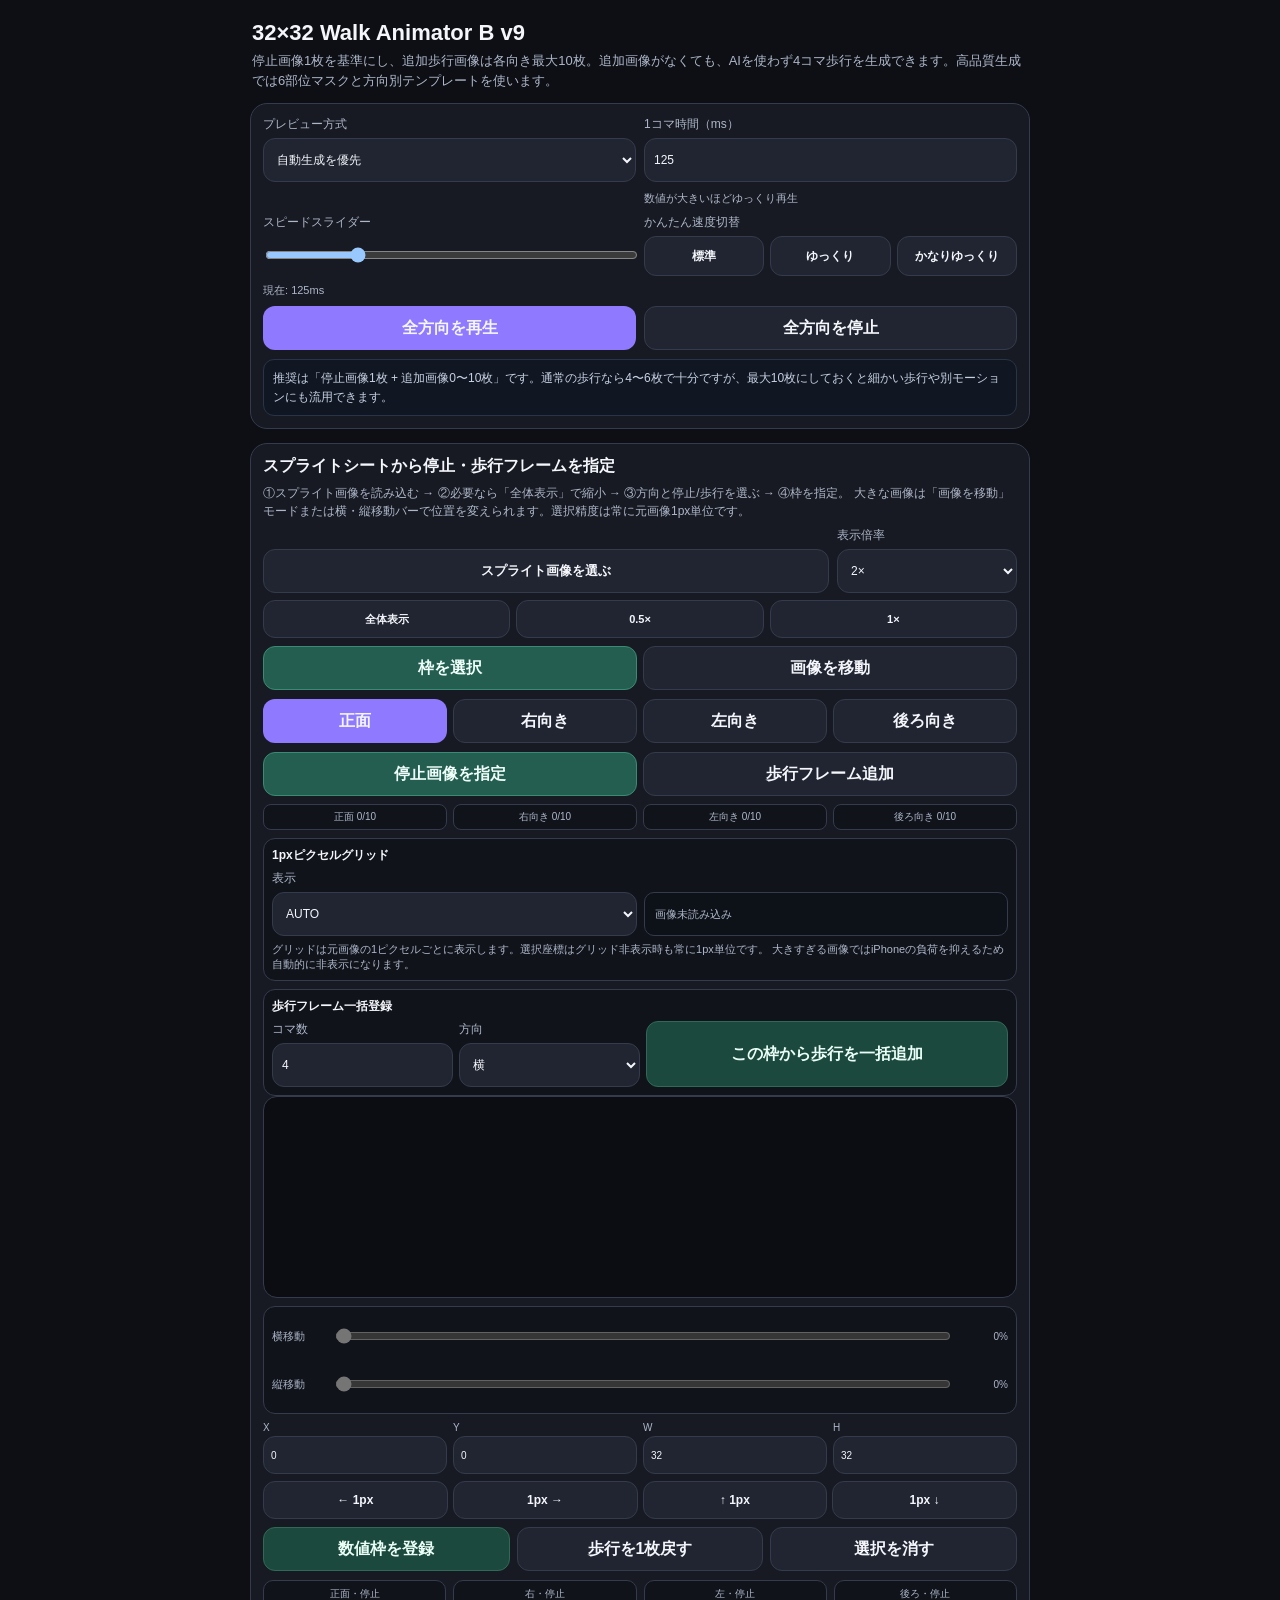
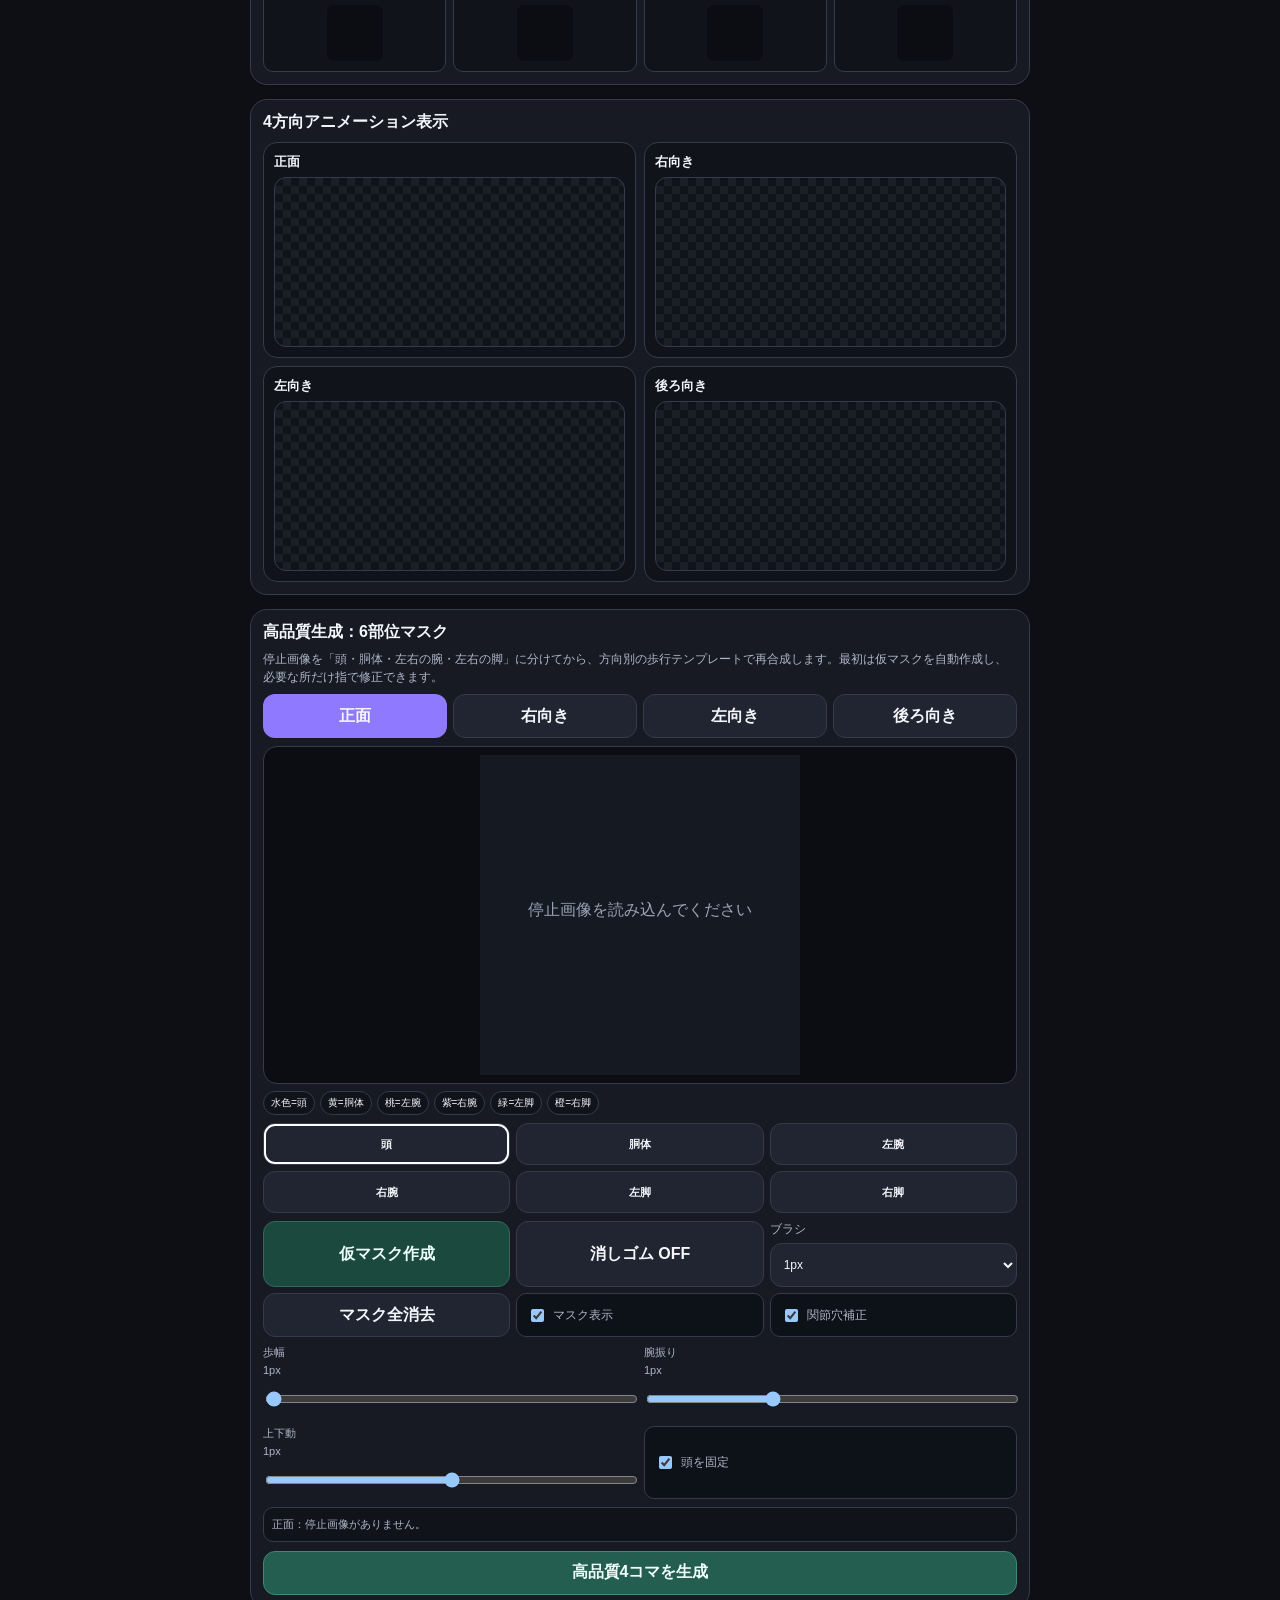
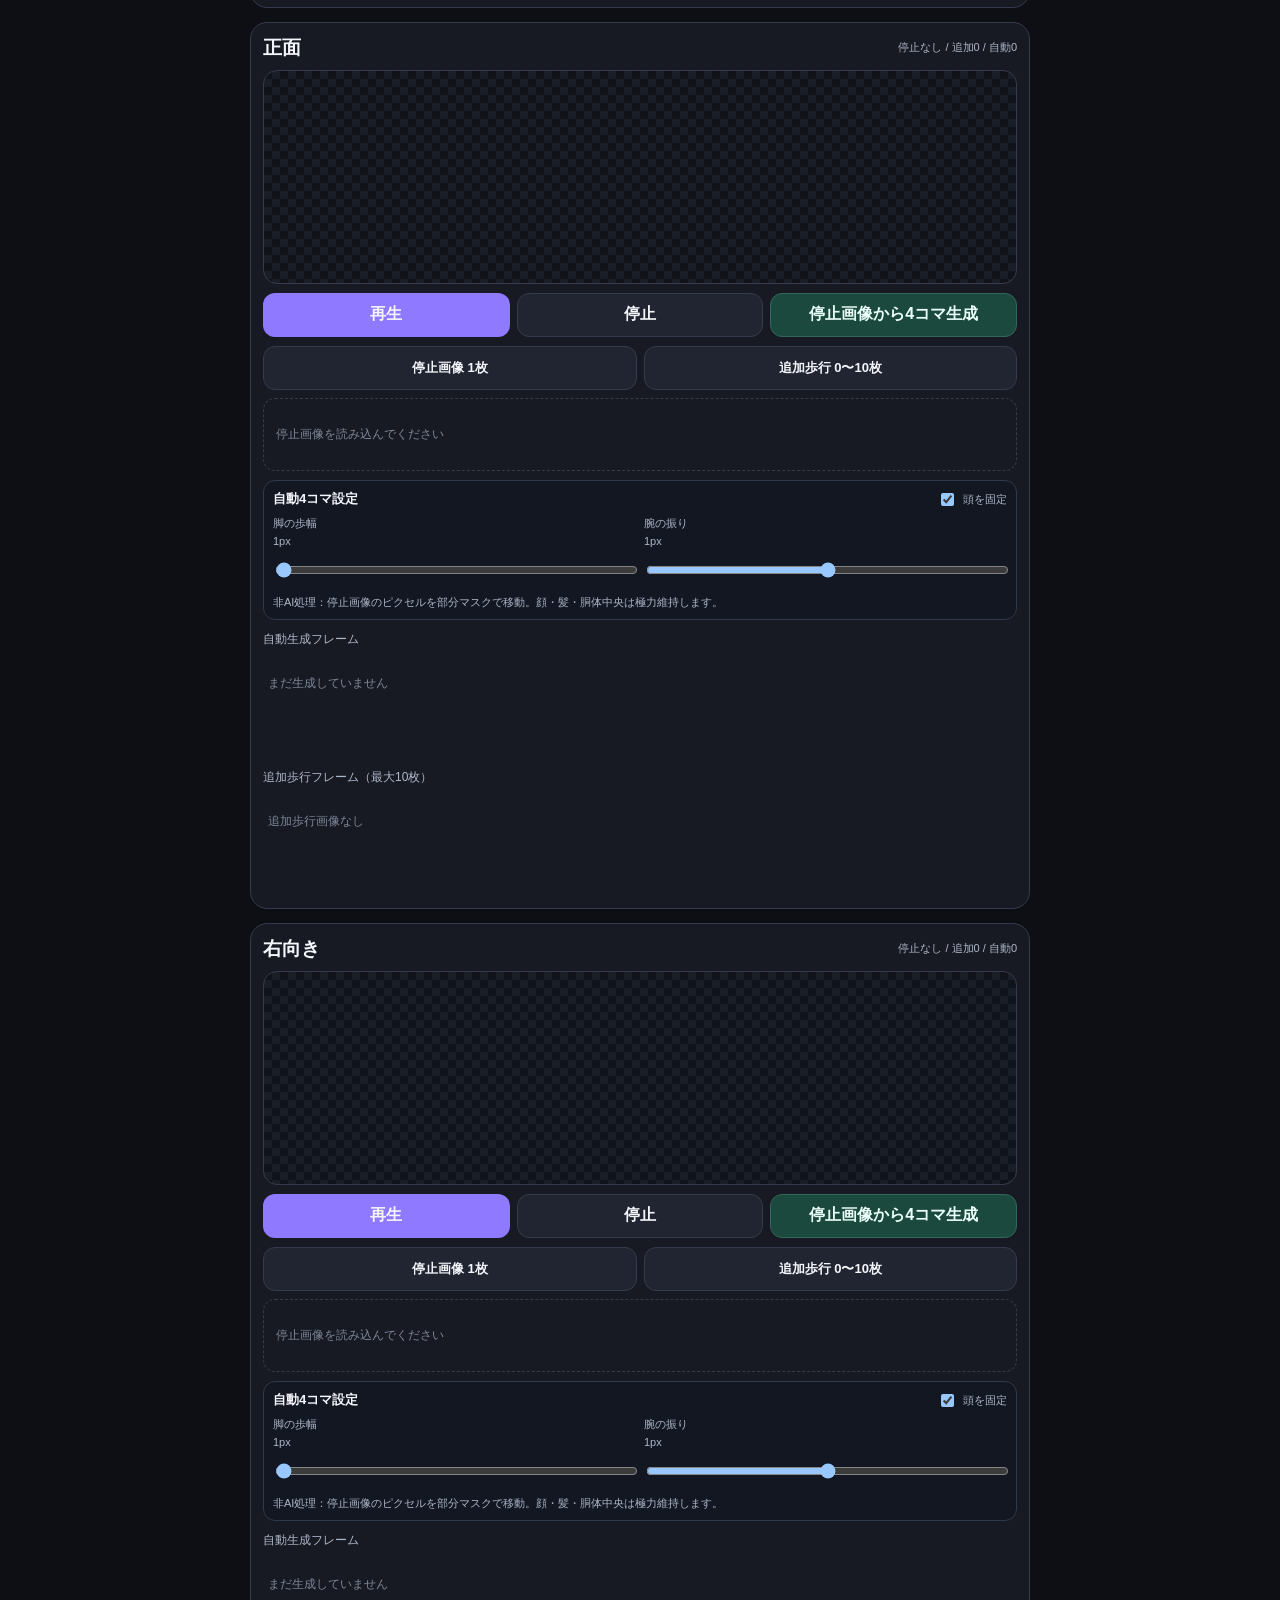
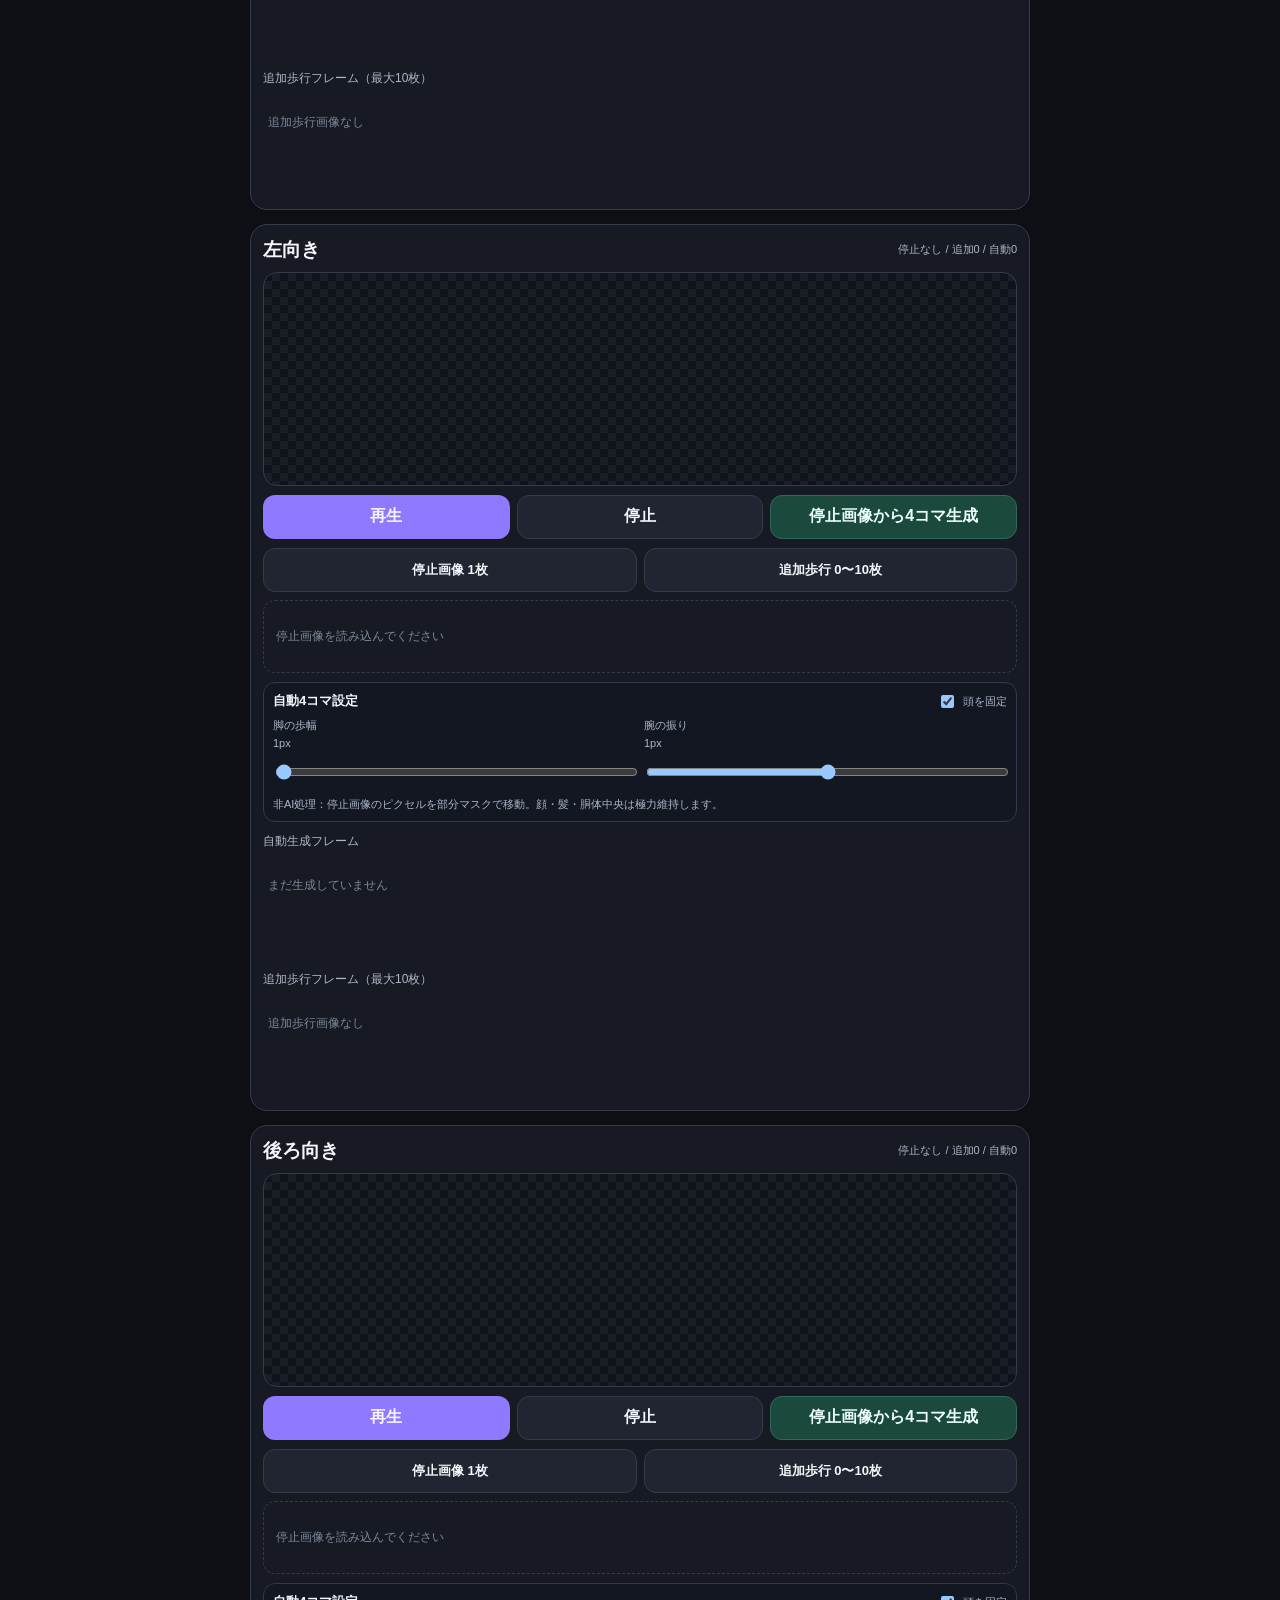
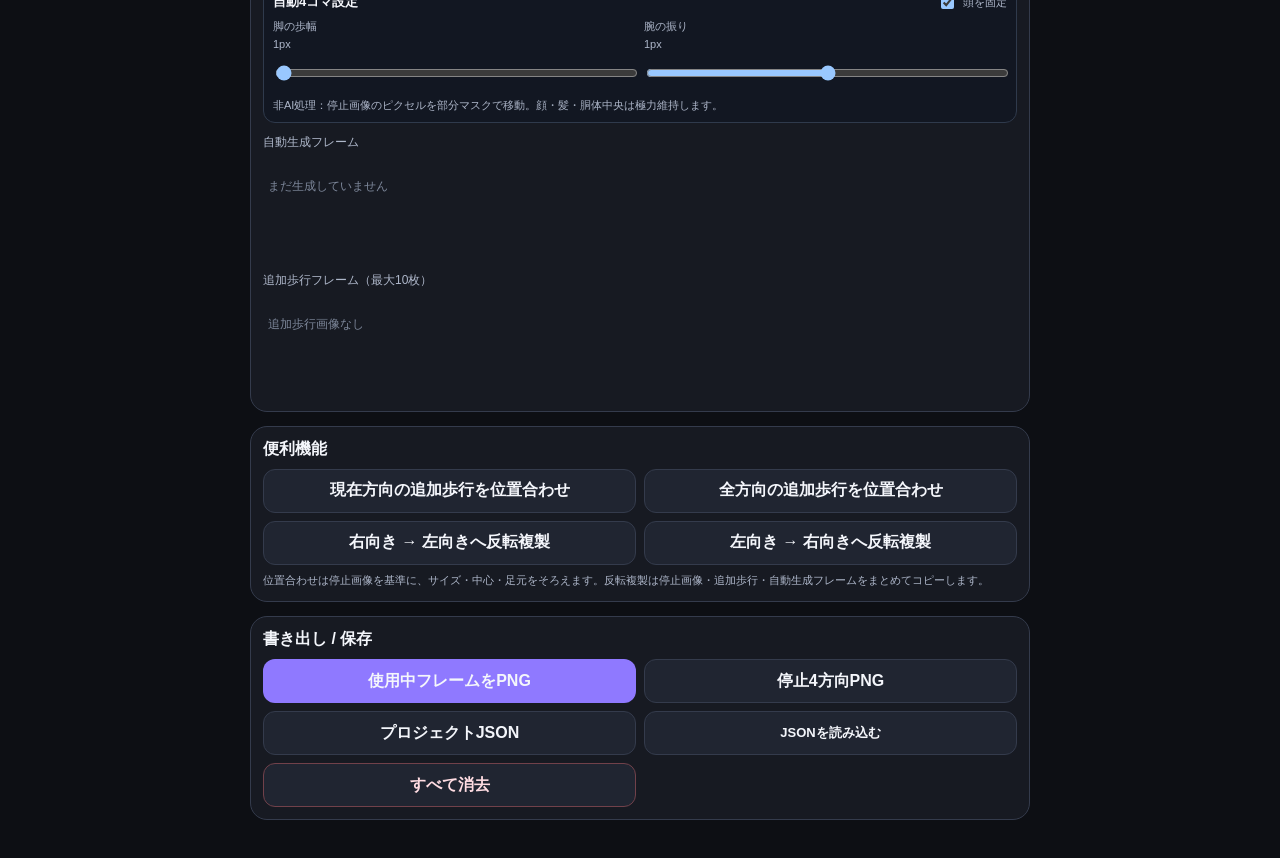
==== commit 2d721747: "Add files via upload" ====
--- a/index.html
+++ b/index.html
@@ -4,7 +4,7 @@
 <meta charset="utf-8">
 <meta name="viewport" content="width=device-width,initial-scale=1,viewport-fit=cover,user-scalable=no">
 <meta name="theme-color" content="#0d0f14">
-<title>32×32 Walk Animator B v7</title>
+<title>32×32 Walk Animator B v9</title>
 <style>
 :root{
   color-scheme:dark;
@@ -96,14 +96,23 @@
 linear-gradient(45deg,#1a1e27 25%,#10131a 25%) 8px -8px/16px 16px}
 .overviewCanvas{width:144px;height:144px;image-rendering:pixelated;image-rendering:crisp-edges}
 .spritePickerPanel{background:var(--panel);border:1px solid var(--line);border-radius:17px;padding:12px;margin-bottom:14px}
-.spritePickerTop{display:grid;grid-template-columns:1fr auto;gap:8px;align-items:end}
+.spritePickerTop{display:grid;grid-template-columns:1fr minmax(130px,180px);gap:8px;align-items:end}
+.spriteNavModes{display:grid;grid-template-columns:1fr 1fr;gap:6px;margin-top:8px}
+.spriteNavModes button.active{background:#245e50;border-color:#3a8a75;color:#effff9}
+.scrollSliders{display:grid;grid-template-columns:1fr;gap:6px;margin-top:8px;padding:8px;background:#10131a;border:1px solid var(--line);border-radius:12px}
+.scrollLine{display:grid;grid-template-columns:54px 1fr 52px;gap:7px;align-items:center}
+.scrollLine .scrollName{font-size:11px;color:var(--sub)}
+.scrollLine .scrollPct{font-size:10px;color:var(--sub);text-align:right}
+.scrollLine input[type=range]{min-height:38px;width:100%}
+.zoomQuick{display:grid;grid-template-columns:repeat(3,1fr);gap:6px;margin-top:7px}
+.zoomQuick button{min-height:38px;padding:6px;font-size:11px}
 .spriteDirButtons{display:grid;grid-template-columns:repeat(4,1fr);gap:6px;margin:9px 0}
 .spriteDirButtons button.active{background:var(--accent);border-color:transparent}
 .spriteModeButtons{display:grid;grid-template-columns:1fr 1fr;gap:6px;margin:8px 0}
 .spriteModeButtons button.active{background:#245e50;border-color:#3a8a75;color:#effff9}
 .spriteCounts{display:grid;grid-template-columns:repeat(4,1fr);gap:6px;margin-top:7px}
 .spriteCount{font-size:10px;color:var(--sub);text-align:center;background:#10131a;border:1px solid var(--line);border-radius:8px;padding:5px 3px}
-.spriteScroll{overflow:auto;max-height:56vh;border:1px solid var(--line);border-radius:14px;background:#0b0d12;padding:8px;touch-action:none}
+.spriteScroll{overflow:auto;max-height:56vh;border:1px solid var(--line);border-radius:14px;background:#0b0d12;padding:8px;touch-action:none;-webkit-overflow-scrolling:touch;overscroll-behavior:contain}
 .spriteStage{position:relative;display:inline-block;min-width:100%;min-height:180px;text-align:left}
 #spriteSheetCanvas{display:block;image-rendering:pixelated;image-rendering:crisp-edges;max-width:none;touch-action:none}
 .spriteHint{font-size:12px;color:var(--sub);line-height:1.5;margin:7px 0}
@@ -127,6 +136,26 @@
 .spriteCanvasHint{font-size:11px;color:var(--sub);margin-top:6px}
 .quickTools{display:grid;grid-template-columns:1fr 1fr;gap:8px}
 .smallNotice{font-size:11px;color:var(--sub);line-height:1.55;margin-top:7px}
+
+.hqPanel{background:var(--panel);border:1px solid var(--line);border-radius:17px;padding:12px;margin-bottom:14px}
+.hqTop{display:grid;grid-template-columns:repeat(4,1fr);gap:6px;margin:8px 0}
+.hqTop button.active{background:var(--accent);border-color:transparent}
+.hqEditorWrap{display:flex;justify-content:center;align-items:center;background:#0b0d12;border:1px solid var(--line);border-radius:14px;padding:8px;overflow:hidden}
+#hqMaskCanvas{display:block;width:min(100%,320px);height:auto;aspect-ratio:1/1;image-rendering:pixelated;image-rendering:crisp-edges;touch-action:none;background:#0b0d12}
+.hqParts{display:grid;grid-template-columns:repeat(3,1fr);gap:6px;margin-top:8px}
+.hqParts button{min-height:42px;padding:7px 5px;font-size:11px}
+.hqParts button.active{outline:2px solid #fff;outline-offset:-3px}
+.hqTools{display:grid;grid-template-columns:1fr 1fr 1fr;gap:6px;margin-top:8px}
+.hqSettings{display:grid;grid-template-columns:1fr 1fr;gap:8px;margin-top:8px}
+.hqStatus{font-size:11px;color:var(--sub);line-height:1.5;background:#10131a;border:1px solid var(--line);border-radius:10px;padding:8px;margin-top:8px}
+.hqLegend{display:flex;flex-wrap:wrap;gap:5px;margin-top:7px}
+.hqLegend span{font-size:10px;padding:4px 7px;border:1px solid var(--line);border-radius:999px;background:#10131a}
+.hqPrimary{width:100%;margin-top:9px;background:#245e50;border-color:#3a8a75;color:#effff9}
+@media(max-width:480px){
+ .hqParts{grid-template-columns:1fr 1fr}
+ .hqTools{grid-template-columns:1fr 1fr}
+ .hqSettings{grid-template-columns:1fr}
+}
 @media(max-width:480px){
   .grid3{grid-template-columns:1fr}
   .pixelGridRow{grid-template-columns:1fr}
@@ -144,8 +173,8 @@
 <body>
 <div class="wrap">
 <header>
-  <h1>32×32 Walk Animator B v7</h1>
-  <p class="lead">停止画像1枚を基準にし、追加歩行画像は各向き最大10枚。追加画像がなくても、AIを使わず4コマ歩行を簡易生成できます。</p>
+  <h1>32×32 Walk Animator B v9</h1>
+  <p class="lead">停止画像1枚を基準にし、追加歩行画像は各向き最大10枚。追加画像がなくても、AIを使わず4コマ歩行を生成できます。高品質生成では6部位マスクと方向別テンプレートを使います。</p>
 </header>
 
 <section class="panel">
@@ -186,8 +215,8 @@
 <section class="spritePickerPanel">
   <div style="font-weight:900;margin-bottom:4px">スプライトシートから停止・歩行フレームを指定</div>
   <div class="spriteHint">
-    ①スプライト画像を読み込む → ②方向を選ぶ → ③停止または歩行を選ぶ → ④画像上をドラッグ。
-    選択は常に元画像の1px単位。1pxグリッドはAUTO / ON / OFFで切り替えられます。
+    ①スプライト画像を読み込む → ②必要なら「全体表示」で縮小 → ③方向と停止/歩行を選ぶ → ④枠を指定。
+    大きな画像は「画像を移動」モードまたは横・縦移動バーで位置を変えられます。選択精度は常に元画像1px単位です。
   </div>
 
   <div class="spritePickerTop">
@@ -196,7 +225,13 @@
     </label>
     <label class="label">表示倍率
       <select id="spriteZoom">
+        <option value="fit">画面に合わせる</option>
+        <option value="0.125">0.125×</option>
+        <option value="0.25">0.25×</option>
+        <option value="0.5">0.5×</option>
+        <option value="0.75">0.75×</option>
         <option value="1">1×</option>
+        <option value="1.5">1.5×</option>
         <option value="2" selected>2×</option>
         <option value="3">3×</option>
         <option value="4">4×</option>
@@ -204,6 +239,17 @@
         <option value="8">8×</option>
       </select>
     </label>
+  </div>
+
+  <div class="zoomQuick">
+    <button id="zoomFit" type="button">全体表示</button>
+    <button id="zoomHalf" type="button">0.5×</button>
+    <button id="zoomOne" type="button">1×</button>
+  </div>
+
+  <div class="spriteNavModes">
+    <button type="button" class="active" data-nav-mode="select">枠を選択</button>
+    <button type="button" data-nav-mode="pan">画像を移動</button>
   </div>
 
   <div class="spriteDirButtons">
@@ -255,6 +301,19 @@
   <div class="spriteScroll" id="spriteScroll">
     <div class="spriteStage">
       <canvas id="spriteSheetCanvas" width="1" height="1"></canvas>
+    </div>
+  </div>
+
+  <div class="scrollSliders">
+    <div class="scrollLine">
+      <div class="scrollName">横移動</div>
+      <input id="spriteScrollX" type="range" min="0" max="0" value="0" step="1">
+      <div id="spriteScrollXValue" class="scrollPct">0%</div>
+    </div>
+    <div class="scrollLine">
+      <div class="scrollName">縦移動</div>
+      <input id="spriteScrollY" type="range" min="0" max="0" value="0" step="1">
+      <div id="spriteScrollYValue" class="scrollPct">0%</div>
     </div>
   </div>
 
@@ -307,6 +366,61 @@
   </div>
 </section>
 
+
+<section class="hqPanel">
+  <div style="font-weight:900;margin-bottom:4px">高品質生成：6部位マスク</div>
+  <div class="spriteHint">停止画像を「頭・胴体・左右の腕・左右の脚」に分けてから、方向別の歩行テンプレートで再合成します。最初は仮マスクを自動作成し、必要な所だけ指で修正できます。</div>
+
+  <div class="hqTop">
+    <button type="button" class="active" data-hq-dir="front">正面</button>
+    <button type="button" data-hq-dir="right">右向き</button>
+    <button type="button" data-hq-dir="left">左向き</button>
+    <button type="button" data-hq-dir="back">後ろ向き</button>
+  </div>
+
+  <div class="hqEditorWrap"><canvas id="hqMaskCanvas" width="320" height="320"></canvas></div>
+
+  <div class="hqLegend">
+    <span>水色=頭</span><span>黄=胴体</span><span>桃=左腕</span><span>紫=右腕</span><span>緑=左脚</span><span>橙=右脚</span>
+  </div>
+
+  <div class="hqParts">
+    <button type="button" class="active" data-hq-part="1">頭</button>
+    <button type="button" data-hq-part="2">胴体</button>
+    <button type="button" data-hq-part="3">左腕</button>
+    <button type="button" data-hq-part="4">右腕</button>
+    <button type="button" data-hq-part="5">左脚</button>
+    <button type="button" data-hq-part="6">右脚</button>
+  </div>
+
+  <div class="hqTools">
+    <button id="hqAutoMask" type="button" class="good">仮マスク作成</button>
+    <button id="hqErase" type="button">消しゴム OFF</button>
+    <label class="label">ブラシ
+      <select id="hqBrush"><option value="1">1px</option><option value="2">2px</option><option value="3">3px</option></select>
+    </label>
+    <button id="hqClearMask" type="button">マスク全消去</button>
+    <label class="checkLabel"><input id="hqShowMask" type="checkbox" checked> マスク表示</label>
+    <label class="checkLabel"><input id="hqSeamRepair" type="checkbox" checked> 関節穴補正</label>
+  </div>
+
+  <div class="hqSettings">
+    <label class="sliderLabel">歩幅 <span id="hqStepValue">1px</span>
+      <input id="hqStep" type="range" min="1" max="3" step="1" value="1">
+    </label>
+    <label class="sliderLabel">腕振り <span id="hqArmValue">1px</span>
+      <input id="hqArm" type="range" min="0" max="3" step="1" value="1">
+    </label>
+    <label class="sliderLabel">上下動 <span id="hqBobValue">1px</span>
+      <input id="hqBob" type="range" min="0" max="2" step="1" value="1">
+    </label>
+    <label class="checkLabel"><input id="hqHeadLock" type="checkbox" checked> 頭を固定</label>
+  </div>
+
+  <div id="hqStatus" class="hqStatus">停止画像を読み込むと編集できます。</div>
+  <button id="hqGenerate" type="button" class="hqPrimary">高品質4コマを生成</button>
+</section>
+
 <div id="directions"></div>
 
 <section class="panel">
@@ -354,7 +468,8 @@
   playing:false,
   timer:null,
   index:0,
-  auto:{headLock:true, step:1, arm:1}
+  auto:{headLock:true, step:1, arm:1},
+  hq:{mask:null, step:1, arm:1, bob:1, headLock:true, seamRepair:true}
 }]));
 
 const $ = s => document.querySelector(s);
@@ -378,9 +493,23 @@
   dragStart:null,
   dragCurrent:null,
   zoom:2,
+  zoomChoice:'2',
+  interactionMode:'select',
+  pan:null,
   pixelGridMode:'auto',
   bulk:{count:4,axis:'x'}
 };
+
+
+const HQ_PARTS = {
+  1:{name:'頭',color:[79,199,255,120]},
+  2:{name:'胴体',color:[255,215,82,120]},
+  3:{name:'左腕',color:[255,113,160,125]},
+  4:{name:'右腕',color:[166,112,255,125]},
+  5:{name:'左脚',color:[91,220,139,125]},
+  6:{name:'右脚',color:[255,157,72,125]}
+};
+const hqEditor={activeDir:'front',part:1,brush:1,erase:false,showMask:true,painting:false,baseImageData:null};
 
 function toast(msg){
   const el = $('#status');
@@ -512,6 +641,7 @@
   state[targetDir].generated = [];
   for(const item of src.generated) state[targetDir].generated.push(await flipItem(item));
   state[targetDir].auto = {...src.auto};
+  state[targetDir].hq = {...src.hq, mask: src.hq.mask ? (()=>{const m=new Array(1024).fill(0);for(let y=0;y<32;y++)for(let x=0;x<32;x++)m[y*32+(31-x)]=src.hq.mask[y*32+x];return m;})() : null};
   const sec=$(`#sec-${targetDir}`);
   if(sec){
     sec.querySelector('[data-setting="headLock"]').checked=!!state[targetDir].auto.headLock;
@@ -535,6 +665,68 @@
   dirs.forEach(d=>{ if(state[d.id].playing) play(d.id); });
 }
 
+
+
+function setInteractionMode(mode){
+  spritePicker.interactionMode = mode==='pan' ? 'pan' : 'select';
+  document.querySelectorAll('[data-nav-mode]').forEach(b=>{
+    b.classList.toggle('active', b.dataset.navMode===spritePicker.interactionMode);
+  });
+}
+function calcFitZoom(){
+  if(!spritePicker.image) return 1;
+  const sc=$('#spriteScroll');
+  const available=Math.max(120,(sc?.clientWidth||window.innerWidth-40)-18);
+  const z=available / Math.max(1,spritePicker.image.naturalWidth);
+  return clamp(Math.floor(z*1000)/1000,0.125,8);
+}
+function applySpriteZoom(choice, preserveCenter=true){
+  const sc=$('#spriteScroll');
+  let centerX=0.5, centerY=0.5;
+  if(sc && preserveCenter){
+    const maxX=Math.max(1,sc.scrollWidth-sc.clientWidth);
+    const maxY=Math.max(1,sc.scrollHeight-sc.clientHeight);
+    centerX=(sc.scrollLeft+sc.clientWidth/2)/Math.max(sc.scrollWidth,1);
+    centerY=(sc.scrollTop+sc.clientHeight/2)/Math.max(sc.scrollHeight,1);
+  }
+
+  spritePicker.zoomChoice=String(choice);
+  spritePicker.zoom = choice==='fit' ? calcFitZoom() : clamp(Number(choice)||1,0.125,8);
+  const select=$('#spriteZoom');
+  if(select && [...select.options].some(o=>o.value===String(choice))) select.value=String(choice);
+
+  drawSpriteSheet();
+
+  requestAnimationFrame(()=>{
+    updateSpriteScrollControls();
+    if(sc && preserveCenter){
+      const left=centerX*sc.scrollWidth-sc.clientWidth/2;
+      const top=centerY*sc.scrollHeight-sc.clientHeight/2;
+      sc.scrollLeft=clamp(left,0,Math.max(0,sc.scrollWidth-sc.clientWidth));
+      sc.scrollTop=clamp(top,0,Math.max(0,sc.scrollHeight-sc.clientHeight));
+      updateSpriteScrollControls();
+    }
+  });
+}
+function updateSpriteScrollControls(){
+  const sc=$('#spriteScroll');
+  const rx=$('#spriteScrollX'), ry=$('#spriteScrollY');
+  if(!sc||!rx||!ry) return;
+  const maxX=Math.max(0,Math.round(sc.scrollWidth-sc.clientWidth));
+  const maxY=Math.max(0,Math.round(sc.scrollHeight-sc.clientHeight));
+  rx.max=String(maxX); ry.max=String(maxY);
+  rx.value=String(clamp(Math.round(sc.scrollLeft),0,maxX));
+  ry.value=String(clamp(Math.round(sc.scrollTop),0,maxY));
+  rx.disabled=maxX===0; ry.disabled=maxY===0;
+  const xp=maxX?Math.round((Number(rx.value)/maxX)*100):0;
+  const yp=maxY?Math.round((Number(ry.value)/maxY)*100):0;
+  $('#spriteScrollXValue').textContent=`${xp}%`;
+  $('#spriteScrollYValue').textContent=`${yp}%`;
+}
+function updateFitZoomOnResize(){
+  if(spritePicker.zoomChoice==='fit' && spritePicker.image) applySpriteZoom('fit',false);
+  else updateSpriteScrollControls();
+}
 
 function spriteDirLabel(dir){
   return ({front:'正面',right:'右向き',left:'左向き',back:'後ろ向き'})[dir] || dir;
@@ -629,7 +821,7 @@
 }
 function drawSpriteSheet(){
   const c=$('#spriteSheetCanvas'), ctx=c.getContext('2d'); ctx.imageSmoothingEnabled=false;
-  if(!spritePicker.image){ c.width=1; c.height=1; c.style.width='1px'; c.style.height='1px'; ctx.clearRect(0,0,1,1); updatePixelGridStatus(); return; }
+  if(!spritePicker.image){ c.width=1; c.height=1; c.style.width='1px'; c.style.height='1px'; ctx.clearRect(0,0,1,1); updatePixelGridStatus(); requestAnimationFrame(updateSpriteScrollControls); return; }
   const img=spritePicker.image;
   if(c.width!==img.naturalWidth||c.height!==img.naturalHeight){ c.width=img.naturalWidth; c.height=img.naturalHeight; }
   c.style.width=`${img.naturalWidth*spritePicker.zoom}px`; c.style.height=`${img.naturalHeight*spritePicker.zoom}px`;
@@ -644,6 +836,7 @@
   }else if(spritePicker.draft){
     drawSelectionBox(ctx,spritePicker.draft,spritePicker.mode==='idle'?`${spriteShort(spritePicker.activeDir)}S`:`${spriteShort(spritePicker.activeDir)}+`,true,spritePicker.mode);
   }
+  requestAnimationFrame(updateSpriteScrollControls);
 }
 function cropSelectionToItem(dir,sel,prefix){
   const crop=document.createElement('canvas'); crop.width=Math.max(1,Math.round(sel.w)); crop.height=Math.max(1,Math.round(sel.h));
@@ -653,7 +846,7 @@
 }
 async function cropSelectionToIdle(dir,sel){
   if(!spritePicker.image||!sel) return;
-  state[dir].idle=cropSelectionToItem(dir,sel,'idle'); state[dir].generated=[]; spritePicker.selections[dir]={...sel}; renderDir(dir); drawSpriteMini(dir); updateSpriteCounts();
+  state[dir].idle=cropSelectionToItem(dir,sel,'idle'); state[dir].generated=[]; state[dir].hq.mask=null; spritePicker.selections[dir]={...sel}; renderDir(dir); drawSpriteMini(dir); updateSpriteCounts(); if(hqEditor.activeDir===dir) renderHQEditor();
 }
 async function cropSelectionToExtra(dir,sel){
   if(!spritePicker.image||!sel) return false;
@@ -709,9 +902,179 @@
   if(!file) return;
   try{
     const dataUrl=await fileToData(file); const img=await loadImage(dataUrl);
-    spritePicker.image=img; spritePicker.dataUrl=dataUrl; spritePicker.fileName=file.name; spritePicker.selections={front:null,right:null,left:null,back:null}; spritePicker.walkSelections={front:[],right:[],left:[],back:[]}; spritePicker.draft=null; spritePicker.dragging=false; updateSpriteCounts(); drawSpriteSheet(); toast('スプライト画像を読み込みました');
+    spritePicker.image=img; spritePicker.dataUrl=dataUrl; spritePicker.fileName=file.name; spritePicker.selections={front:null,right:null,left:null,back:null}; spritePicker.walkSelections={front:[],right:[],left:[],back:[]}; spritePicker.draft=null; spritePicker.dragging=false; spritePicker.pan=null;
+    updateSpriteCounts();
+    // 大きなスプライトでも最初から全体像を見られるようにする
+    applySpriteZoom('fit',false);
+    toast('スプライト画像を読み込みました');
   }catch(e){ console.error(e); toast('スプライト画像を読み込めませんでした'); }
 }
+
+
+async function getNormalizedImageData(item){
+  const c=await normalizeTo32(item);
+  return c.getContext('2d',{willReadFrequently:true}).getImageData(0,0,32,32);
+}
+function createAutoHQMask(base){
+  const mask=new Array(32*32).fill(0);
+  const b=getAlphaBounds(base);
+  const top=b.y, cx=b.cx;
+  const headEnd=Math.round(top+b.h*0.54);
+  const shoulderY=Math.round(top+b.h*0.50);
+  const legStart=Math.round(top+b.h*0.76);
+  const torsoHalf=Math.max(2,Math.round(b.w*0.19));
+  for(let y=0;y<32;y++) for(let x=0;x<32;x++){
+    const i=y*32+x;
+    if(base.data[i*4+3]===0) continue;
+    let part=2;
+    if(y<=headEnd) part=1;
+    else if(y>=legStart) part=x<cx?5:6;
+    else if(y>=shoulderY && Math.abs(x-cx)>torsoHalf) part=x<cx?3:4;
+    mask[i]=part;
+  }
+  return mask;
+}
+async function ensureHQBase(dir){
+  const s=state[dir];
+  if(!s.idle){ hqEditor.baseImageData=null; return null; }
+  hqEditor.baseImageData=await getNormalizedImageData(s.idle);
+  return hqEditor.baseImageData;
+}
+function hqMaskCoverage(dir){
+  const s=state[dir];
+  if(!s.hq.mask || !hqEditor.baseImageData) return {classified:0,opaque:0};
+  let opaque=0, classified=0;
+  for(let i=0;i<1024;i++) if(hqEditor.baseImageData.data[i*4+3]){ opaque++; if(s.hq.mask[i]) classified++; }
+  return {classified,opaque};
+}
+async function renderHQEditor(){
+  const dir=hqEditor.activeDir, s=state[dir];
+  const c=$('#hqMaskCanvas'); if(!c) return;
+  const ctx=c.getContext('2d'); ctx.imageSmoothingEnabled=false; ctx.clearRect(0,0,320,320);
+  const base=await ensureHQBase(dir);
+  if(!base){
+    ctx.fillStyle='#151922';ctx.fillRect(0,0,320,320);ctx.fillStyle='#9aa4b8';ctx.font='16px sans-serif';ctx.textAlign='center';ctx.fillText('停止画像を読み込んでください',160,160);
+    $('#hqStatus').textContent=`${labelOf(dir)}：停止画像がありません。`;
+    return;
+  }
+  const tiny=document.createElement('canvas');tiny.width=32;tiny.height=32;tiny.getContext('2d').putImageData(base,0,0);
+  ctx.drawImage(tiny,0,0,320,320);
+  if(hqEditor.showMask && s.hq.mask){
+    for(let y=0;y<32;y++) for(let x=0;x<32;x++){
+      const p=s.hq.mask[y*32+x]; if(!p) continue;
+      const col=HQ_PARTS[p]?.color; if(!col) continue;
+      ctx.fillStyle=`rgba(${col[0]},${col[1]},${col[2]},${col[3]/255})`;ctx.fillRect(x*10,y*10,10,10);
+    }
+  }
+  ctx.strokeStyle='rgba(255,255,255,.16)';ctx.lineWidth=1;
+  for(let i=0;i<=32;i++){ctx.beginPath();ctx.moveTo(i*10+.5,0);ctx.lineTo(i*10+.5,320);ctx.stroke();ctx.beginPath();ctx.moveTo(0,i*10+.5);ctx.lineTo(320,i*10+.5);ctx.stroke();}
+  const cv=hqMaskCoverage(dir); const pct=cv.opaque?Math.round(cv.classified/cv.opaque*100):0;
+  const template=(dir==='front'?'正面':dir==='back'?'後ろ':'横向き');
+  $('#hqStatus').textContent=`${labelOf(dir)} / ${template}テンプレート / マスク分類 ${pct}% (${cv.classified}/${cv.opaque}px)`;
+}
+function syncHQControls(){
+  const s=state[hqEditor.activeDir];
+  $('#hqStep').value=s.hq.step; $('#hqArm').value=s.hq.arm; $('#hqBob').value=s.hq.bob;
+  $('#hqStepValue').textContent=`${s.hq.step}px`; $('#hqArmValue').textContent=`${s.hq.arm}px`; $('#hqBobValue').textContent=`${s.hq.bob}px`;
+  $('#hqHeadLock').checked=!!s.hq.headLock; $('#hqSeamRepair').checked=!!s.hq.seamRepair;
+  $('#hqBrush').value=String(hqEditor.brush); $('#hqShowMask').checked=!!hqEditor.showMask;
+  $('#hqErase').textContent=`消しゴム ${hqEditor.erase?'ON':'OFF'}`;
+}
+async function setHQDir(dir){
+  hqEditor.activeDir=dir;
+  document.querySelectorAll('[data-hq-dir]').forEach(b=>b.classList.toggle('active',b.dataset.hqDir===dir));
+  syncHQControls(); await renderHQEditor();
+}
+async function autoHQMask(){
+  const dir=hqEditor.activeDir, s=state[dir];
+  const base=await ensureHQBase(dir); if(!base){toast(`${labelOf(dir)}: 停止画像が必要です`);return;}
+  s.hq.mask=createAutoHQMask(base); await renderHQEditor(); toast(`${labelOf(dir)}: 仮マスクを作成しました`);
+}
+function hqPointFromEvent(e){
+  const c=$('#hqMaskCanvas'),r=c.getBoundingClientRect();
+  return {x:clamp(Math.floor((e.clientX-r.left)/r.width*32),0,31),y:clamp(Math.floor((e.clientY-r.top)/r.height*32),0,31)};
+}
+function paintHQAt(x,y){
+  const s=state[hqEditor.activeDir]; if(!s.hq.mask || !hqEditor.baseImageData) return;
+  const rad=hqEditor.brush-1;
+  for(let yy=y-rad;yy<=y+rad;yy++) for(let xx=x-rad;xx<=x+rad;xx++){
+    if(xx<0||yy<0||xx>=32||yy>=32) continue;
+    const i=yy*32+xx;
+    if(hqEditor.erase){s.hq.mask[i]=0;continue;}
+    if(hqEditor.baseImageData.data[i*4+3]) s.hq.mask[i]=hqEditor.part;
+  }
+}
+function getPartBounds(mask,part){
+  let minX=32,minY=32,maxX=-1,maxY=-1;
+  for(let y=0;y<32;y++)for(let x=0;x<32;x++)if(mask[y*32+x]===part){minX=Math.min(minX,x);minY=Math.min(minY,y);maxX=Math.max(maxX,x);maxY=Math.max(maxY,y);}
+  if(maxX<0)return null; return {minX,minY,maxX,maxY,w:maxX-minX+1,h:maxY-minY+1};
+}
+function writePixelOver(dst,di,src,si){
+  if(src[si+3]===0)return;dst[di]=src[si];dst[di+1]=src[si+1];dst[di+2]=src[si+2];dst[di+3]=src[si+3];
+}
+function drawHQPart(base,mask,dst,part,move,bounds){
+  if(!bounds)return;
+  for(let y=bounds.minY;y<=bounds.maxY;y++)for(let x=bounds.minX;x<=bounds.maxX;x++){
+    const mi=y*32+x;if(mask[mi]!==part)continue;const si=mi*4;if(base.data[si+3]===0)continue;
+    const t=bounds.h<=1?1:(y-bounds.minY)/(bounds.h-1);
+    const dx=Math.round(x + move.x*t + (move.baseX||0));
+    const dy=Math.round(y + move.y*t + (move.baseY||0));
+    if(dx<0||dy<0||dx>=32||dy>=32)continue;writePixelOver(dst,(dy*32+dx)*4,base.data,si);
+  }
+}
+function drawHQJointBridge(base,mask,dst,part,bounds,bob){
+  if(!bounds)return;
+  const end=Math.min(bounds.maxY,bounds.minY+1);
+  for(let y=bounds.minY;y<=end;y++)for(let x=bounds.minX;x<=bounds.maxX;x++){
+    const mi=y*32+x;if(mask[mi]!==part)continue;const si=mi*4;const dy=y+bob;if(dy<0||dy>=32)continue;writePixelOver(dst,(dy*32+x)*4,base.data,si);
+  }
+}
+function hqPoseFor(dir,phase,s){
+  const sign=phase===0?1:phase===2?-1:0;
+  const bob=(phase===1||phase===3)?s.bob:0;
+  if(dir==='right'||dir==='left'){
+    const facing=dir==='right'?1:-1;
+    return {bob,phaseSign:sign,
+      3:{x:-facing*sign*s.arm,y:0},4:{x:facing*sign*s.arm,y:0},
+      5:{x:facing*sign*s.step,y:sign?1:0},6:{x:-facing*sign*s.step,y:sign?-1:0}};
+  }
+  const back=dir==='back'?-1:1;
+  return {bob,phaseSign:sign,
+    3:{x:back*sign*s.arm,y:sign?1:0},4:{x:-back*sign*s.arm,y:sign?-1:0},
+    5:{x:-sign*s.step,y:sign?1:0},6:{x:sign*s.step,y:sign?-1:0}};
+}
+function generateHQFrames(base,mask,dir,s){
+  const bounds={};for(let p=1;p<=6;p++)bounds[p]=getPartBounds(mask,p);
+  const frames=[];
+  for(let phase=0;phase<4;phase++){
+    const pose=hqPoseFor(dir,phase,s),dst=new Uint8ClampedArray(32*32*4),bob=pose.bob;
+    const forwardLeft=pose.phaseSign>=0;
+    const rearArm=forwardLeft?3:4, frontArm=forwardLeft?4:3;
+    const rearLeg=forwardLeft?6:5, frontLeg=forwardLeft?5:6;
+    if(s.seamRepair){for(const p of [3,4,5,6])drawHQJointBridge(base,mask,dst,p,bounds[p],bob);}
+    drawHQPart(base,mask,dst,rearArm,{...pose[rearArm],baseY:bob},bounds[rearArm]);
+    drawHQPart(base,mask,dst,rearLeg,{...pose[rearLeg],baseY:bob},bounds[rearLeg]);
+    drawHQPart(base,mask,dst,2,{x:0,y:0,baseY:bob},bounds[2]);
+    drawHQPart(base,mask,dst,frontLeg,{...pose[frontLeg],baseY:bob},bounds[frontLeg]);
+    drawHQPart(base,mask,dst,frontArm,{...pose[frontArm],baseY:bob},bounds[frontArm]);
+    drawHQPart(base,mask,dst,1,{x:0,y:0,baseY:s.headLock?0:bob},bounds[1]);
+    // 未分類ピクセルは元位置を維持して特徴消失を防ぐ
+    for(let i=0;i<1024;i++)if(mask[i]===0 && base.data[i*4+3])writePixelOver(dst,i*4,base.data,i*4);
+    frames.push(new ImageData(dst,32,32));
+  }
+  return frames;
+}
+async function generateHQ(dir=hqEditor.activeDir){
+  const s=state[dir]; if(!s.idle){toast(`${labelOf(dir)}: 停止画像が必要です`);return;}
+  const base=await getNormalizedImageData(s.idle);
+  if(!s.hq.mask) s.hq.mask=createAutoHQMask(base);
+  let classified=0,opaque=0;for(let i=0;i<1024;i++)if(base.data[i*4+3]){opaque++;if(s.hq.mask[i])classified++;}
+  if(opaque && classified/opaque<0.75){toast('マスク未分類が多すぎます。仮マスク作成を押してください');return;}
+  const frames=generateHQFrames(base,s.hq.mask,dir,s.hq);s.generated=[];
+  for(let i=0;i<frames.length;i++)s.generated.push(await imageDataToItem(frames[i],`hq_${dir}_${i+1}.png`));
+  renderDir(dir);await renderHQEditor();toast(`${labelOf(dir)}: 高品質4コマを生成しました`);
+}
+function invalidateHQMask(dir){state[dir].hq.mask=null;if(hqEditor.activeDir===dir)renderHQEditor();}
 
 function buildUI(){
   root.innerHTML = dirs.map(d => `
@@ -1015,6 +1378,7 @@
   if(!s.playing) drawStill(dir);
   drawSpriteMini(dir);
   updateSpriteCounts();
+  if(hqEditor.activeDir===dir) renderHQEditor();
 }
 
 function renderStrip(dir,key,items,isGenerated){
@@ -1049,6 +1413,7 @@
   try{
     state[dir].idle=await itemFromFile(file);
     state[dir].generated=[];
+    state[dir].hq.mask=null;
     renderDir(dir);
     toast(`${labelOf(dir)}: 停止画像を設定`);
   }catch(e){ console.error(e);toast('停止画像を読み込めませんでした'); }
@@ -1110,6 +1475,8 @@
       dataUrl:spritePicker.dataUrl,
       fileName:spritePicker.fileName,
       zoom:spritePicker.zoom,
+      zoomChoice:spritePicker.zoomChoice,
+      interactionMode:spritePicker.interactionMode,
       selections:spritePicker.selections,
       walkSelections:spritePicker.walkSelections,
       pixelGridMode:spritePicker.pixelGridMode,
@@ -1120,7 +1487,7 @@
   };
   dirs.forEach(d=>{
     const s=state[d.id];
-    payload.directions[d.id]={idle:s.idle,extras:s.extras,generated:s.generated,auto:s.auto};
+    payload.directions[d.id]={idle:s.idle,extras:s.extras,generated:s.generated,auto:s.auto,hq:s.hq};
   });
   downloadBlob(new Blob([JSON.stringify(payload)],{type:'application/json'}),'walk_animator_B_project.json');
   toast('プロジェクトJSONを保存しました');
@@ -1137,6 +1504,8 @@
       state[d.id].extras=Array.isArray(x.extras)?x.extras.slice(0,MAX_EXTRA):[];
       state[d.id].generated=Array.isArray(x.generated)?x.generated.slice(0,AUTO_FRAMES):[];
       state[d.id].auto={headLock:true,step:1,arm:1,...(x.auto||{})};
+      state[d.id].hq={mask:null,step:1,arm:1,bob:1,headLock:true,seamRepair:true,...(x.hq||{})};
+      if(state[d.id].hq.mask && !Array.isArray(state[d.id].hq.mask)) state[d.id].hq.mask=Array.from(state[d.id].hq.mask);
       const sec=$(`#sec-${d.id}`);
       sec.querySelector('[data-setting="headLock"]').checked=!!state[d.id].auto.headLock;
       sec.querySelector('[data-setting="step"]').value=state[d.id].auto.step;
@@ -1151,26 +1520,30 @@
     if(p.spritePicker){
       spritePicker.dataUrl=p.spritePicker.dataUrl||null;
       spritePicker.fileName=p.spritePicker.fileName||'';
-      spritePicker.zoom=Number(p.spritePicker.zoom)||2;
+      spritePicker.zoom=clamp(Number(p.spritePicker.zoom)||2,0.125,8);
+      spritePicker.zoomChoice=p.spritePicker.zoomChoice ? String(p.spritePicker.zoomChoice) : String(spritePicker.zoom);
+      spritePicker.interactionMode=p.spritePicker.interactionMode==='pan'?'pan':'select';
       spritePicker.selections={front:null,right:null,left:null,back:null,...(p.spritePicker.selections||{})};
       spritePicker.walkSelections={front:[],right:[],left:[],back:[],...(p.spritePicker.walkSelections||{})};
       spritePicker.pixelGridMode=(p.spritePicker.pixelGridMode==='on'||p.spritePicker.pixelGridMode==='off') ? p.spritePicker.pixelGridMode : 'auto';
       spritePicker.bulk={count:4,axis:'x',...(p.spritePicker.bulk||{})};
       spritePicker.mode=p.spritePicker.mode==='walk'?'walk':'idle';
       spritePicker.activeDir=['front','right','left','back'].includes(p.spritePicker.activeDir)?p.spritePicker.activeDir:'front';
-      $('#spriteZoom').value=String(spritePicker.zoom);
+      $('#spriteZoom').value=[...$('#spriteZoom').options].some(o=>o.value===spritePicker.zoomChoice) ? spritePicker.zoomChoice : String(spritePicker.zoom);
       $('#pixelGridMode').value=spritePicker.pixelGridMode;
       $('#bulkCount').value=spritePicker.bulk.count; $('#bulkAxis').value=spritePicker.bulk.axis;
       if(spritePicker.dataUrl){
         try{ spritePicker.image=await loadImage(spritePicker.dataUrl); }
         catch(e){ spritePicker.image=null; }
       }else spritePicker.image=null;
-      setSpriteActiveDir(spritePicker.activeDir); setSpriteMode(spritePicker.mode);
+      setSpriteActiveDir(spritePicker.activeDir); setSpriteMode(spritePicker.mode); setInteractionMode(spritePicker.interactionMode);
+      if(spritePicker.image) applySpriteZoom(spritePicker.zoomChoice,false);
     }
 
     dirs.forEach(d=>renderDir(d.id));
     updateSpriteCounts();
     drawSpriteSheet();
+    await setHQDir(hqEditor.activeDir);
     toast('プロジェクトを復元しました');
   }catch(e){console.error(e);toast('JSONを読み込めませんでした');}
 }
@@ -1182,6 +1555,7 @@
     state[d.id].extras=[];
     state[d.id].generated=[];
     state[d.id].auto={headLock:true,step:1,arm:1};
+    state[d.id].hq={mask:null,step:1,arm:1,bob:1,headLock:true,seamRepair:true};
   });
   spritePicker.image=null;
   spritePicker.dataUrl=null;
@@ -1189,14 +1563,16 @@
   spritePicker.selections={front:null,right:null,left:null,back:null};
   spritePicker.walkSelections={front:[],right:[],left:[],back:[]};
   spritePicker.draft=null;
-  spritePicker.mode='idle'; spritePicker.activeDir='front';
+  spritePicker.mode='idle'; spritePicker.activeDir='front'; spritePicker.interactionMode='select'; spritePicker.pan=null;
+  spritePicker.zoom=2; spritePicker.zoomChoice='2';
   spritePicker.pixelGridMode='auto';
   spritePicker.bulk={count:4,axis:'x'};
   $('#spriteZoom').value='2'; $('#pixelGridMode').value='auto'; $('#bulkCount').value=4; $('#bulkAxis').value='x';
   dirs.forEach(d=>renderDir(d.id));
   updateSpriteCounts();
-  setSpriteActiveDir('front'); setSpriteMode('idle');
+  setSpriteActiveDir('front'); setSpriteMode('idle'); setInteractionMode('select');
   drawSpriteSheet();
+  setHQDir('front');
   toast('すべて消去しました');
 }
 
@@ -1249,7 +1625,7 @@
     case 'stop': stop(dir,true); break;
     case 'generate': generate(dir); break;
     case 'removeIdle':
-      stop(dir,false);state[dir].idle=null;state[dir].generated=[];renderDir(dir);break;
+      stop(dir,false);state[dir].idle=null;state[dir].generated=[];state[dir].hq.mask=null;renderDir(dir);if(hqEditor.activeDir===dir)renderHQEditor();break;
     case 'left': moveExtra(dir,idx,-1);break;
     case 'right': moveExtra(dir,idx,1);break;
     case 'removeExtra': state[dir].extras.splice(idx,1);renderDir(dir);break;
@@ -1272,15 +1648,41 @@
 $('#speedSlow').onclick=()=>{applySpeed(200); toast('ゆっくりにしました');};
 $('#speedVerySlow').onclick=()=>{applySpeed(300); toast('かなりゆっくりにしました');};
 
+// 高品質生成：6部位マスク
+for(const b of document.querySelectorAll('[data-hq-dir]')) b.onclick=()=>setHQDir(b.dataset.hqDir);
+for(const b of document.querySelectorAll('[data-hq-part]')) b.onclick=()=>{
+  hqEditor.part=Number(b.dataset.hqPart);hqEditor.erase=false;
+  document.querySelectorAll('[data-hq-part]').forEach(x=>x.classList.toggle('active',x===b));syncHQControls();
+};
+$('#hqAutoMask').onclick=autoHQMask;
+$('#hqClearMask').onclick=async()=>{const s=state[hqEditor.activeDir];s.hq.mask=new Array(1024).fill(0);await renderHQEditor();toast('マスクを全消去しました');};
+$('#hqErase').onclick=()=>{hqEditor.erase=!hqEditor.erase;syncHQControls();};
+$('#hqBrush').onchange=e=>{hqEditor.brush=Number(e.target.value)||1;};
+$('#hqShowMask').onchange=e=>{hqEditor.showMask=!!e.target.checked;renderHQEditor();};
+$('#hqSeamRepair').onchange=e=>{state[hqEditor.activeDir].hq.seamRepair=!!e.target.checked;};
+$('#hqHeadLock').onchange=e=>{state[hqEditor.activeDir].hq.headLock=!!e.target.checked;};
+$('#hqStep').oninput=e=>{const s=state[hqEditor.activeDir];s.hq.step=Number(e.target.value);$('#hqStepValue').textContent=`${s.hq.step}px`;};
+$('#hqArm').oninput=e=>{const s=state[hqEditor.activeDir];s.hq.arm=Number(e.target.value);$('#hqArmValue').textContent=`${s.hq.arm}px`;};
+$('#hqBob').oninput=e=>{const s=state[hqEditor.activeDir];s.hq.bob=Number(e.target.value);$('#hqBobValue').textContent=`${s.hq.bob}px`;};
+$('#hqGenerate').onclick=()=>generateHQ(hqEditor.activeDir);
+const hqCanvas=$('#hqMaskCanvas');
+hqCanvas.addEventListener('pointerdown',async e=>{e.preventDefault();const base=await ensureHQBase(hqEditor.activeDir);if(!base)return;const s=state[hqEditor.activeDir];if(!s.hq.mask)s.hq.mask=createAutoHQMask(base);hqEditor.painting=true;hqCanvas.setPointerCapture?.(e.pointerId);const p=hqPointFromEvent(e);paintHQAt(p.x,p.y);renderHQEditor();});
+hqCanvas.addEventListener('pointermove',e=>{if(!hqEditor.painting)return;e.preventDefault();const p=hqPointFromEvent(e);paintHQAt(p.x,p.y);renderHQEditor();});
+hqCanvas.addEventListener('pointerup',e=>{hqEditor.painting=false;hqCanvas.releasePointerCapture?.(e.pointerId);renderHQEditor();});
+hqCanvas.addEventListener('pointercancel',()=>{hqEditor.painting=false;});
+
 // スプライトシートから4方向の基準画像を選ぶ
 $('#spriteSheetInput').onchange=e=>{
   loadSpriteSheetFile(e.target.files?.[0]);
   e.target.value='';
 };
-$('#spriteZoom').onchange=e=>{
-  spritePicker.zoom=Number(e.target.value)||2;
-  drawSpriteSheet();
-};
+$('#spriteZoom').onchange=e=>applySpriteZoom(e.target.value);
+$('#zoomFit').onclick=()=>applySpriteZoom('fit');
+$('#zoomHalf').onclick=()=>applySpriteZoom('0.5');
+$('#zoomOne').onclick=()=>applySpriteZoom('1');
+document.querySelectorAll('[data-nav-mode]').forEach(b=>{
+  b.onclick=()=>setInteractionMode(b.dataset.navMode);
+});
 document.querySelectorAll('[data-sprite-dir]').forEach(b=>{
   b.onclick=()=>setSpriteActiveDir(b.dataset.spriteDir);
 });
@@ -1300,6 +1702,17 @@
   $('#'+id).onchange=()=>{ getBulkConfig(); };
 });
 
+const spriteScroll=$('#spriteScroll');
+$('#spriteScrollX').oninput=e=>{
+  spriteScroll.scrollLeft=Number(e.target.value)||0;
+  updateSpriteScrollControls();
+};
+$('#spriteScrollY').oninput=e=>{
+  spriteScroll.scrollTop=Number(e.target.value)||0;
+  updateSpriteScrollControls();
+};
+spriteScroll.addEventListener('scroll',updateSpriteScrollControls,{passive:true});
+
 document.querySelectorAll('[data-nudge]').forEach(b=>{
   b.onclick=()=>{
     if(!spritePicker.image) return;
@@ -1323,6 +1736,18 @@
   if(!spritePicker.image) return;
   e.preventDefault();
   spriteCanvas.setPointerCapture?.(e.pointerId);
+
+  if(spritePicker.interactionMode==='pan'){
+    spritePicker.pan={
+      pointerId:e.pointerId,
+      startClientX:e.clientX,
+      startClientY:e.clientY,
+      startLeft:spriteScroll.scrollLeft,
+      startTop:spriteScroll.scrollTop
+    };
+    return;
+  }
+
   const p=pointOnSpriteCanvas(e);
   spritePicker.dragging=true;
   spritePicker.dragStart=p;
@@ -1330,6 +1755,16 @@
   drawSpriteSheet();
 });
 spriteCanvas.addEventListener('pointermove',e=>{
+  if(spritePicker.interactionMode==='pan' && spritePicker.pan){
+    e.preventDefault();
+    const dx=e.clientX-spritePicker.pan.startClientX;
+    const dy=e.clientY-spritePicker.pan.startClientY;
+    spriteScroll.scrollLeft=spritePicker.pan.startLeft-dx;
+    spriteScroll.scrollTop=spritePicker.pan.startTop-dy;
+    updateSpriteScrollControls();
+    return;
+  }
+
   if(!spritePicker.dragging) return;
   e.preventDefault();
   spritePicker.dragCurrent=pointOnSpriteCanvas(e);
@@ -1338,6 +1773,11 @@
   drawSpriteSheet();
 });
 async function finishSpriteDrag(e){
+  if(spritePicker.interactionMode==='pan'){
+    spritePicker.pan=null;
+    updateSpriteScrollControls();
+    return;
+  }
   if(!spritePicker.dragging) return;
   e.preventDefault();
   spritePicker.dragCurrent=pointOnSpriteCanvas(e);
@@ -1348,7 +1788,12 @@
   await registerSpriteSelection(sel,'drag');
 }
 spriteCanvas.addEventListener('pointerup',finishSpriteDrag);
-spriteCanvas.addEventListener('pointercancel',()=>{spritePicker.dragging=false;drawSpriteSheet();});
+spriteCanvas.addEventListener('pointercancel',()=>{
+  spritePicker.dragging=false;
+  spritePicker.pan=null;
+  drawSpriteSheet();
+  updateSpriteScrollControls();
+});
 
 ['cropX','cropY','cropW','cropH'].forEach(id=>{
   $('#'+id).onchange=()=>{
@@ -1366,6 +1811,11 @@
 updateSpriteCounts();
 setSpriteActiveDir('front');
 setSpriteMode('idle');
+setInteractionMode('select');
+updateSpriteScrollControls();
+window.addEventListener('resize',updateFitZoomOnResize,{passive:true});
+syncHQControls();
+setHQDir('front');
 syncSpeedUI(durationEl.value);
 
 })();
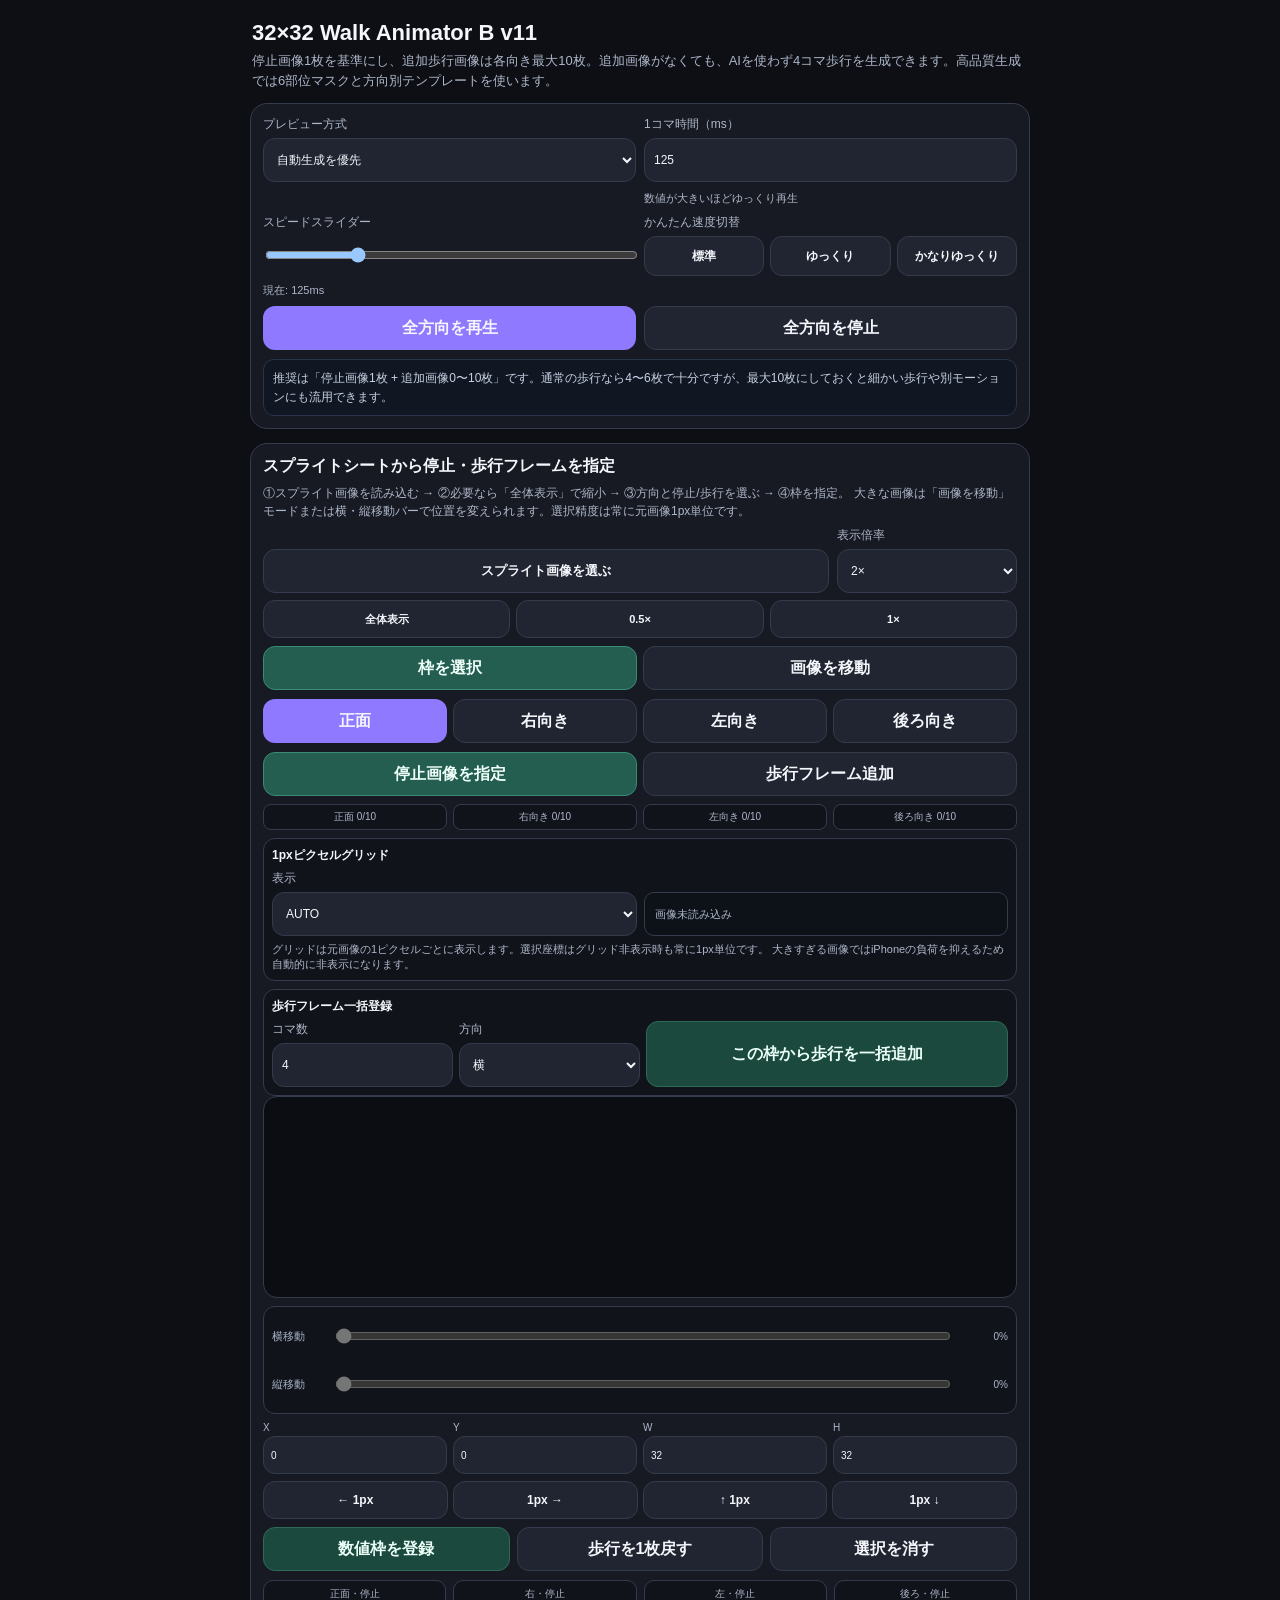
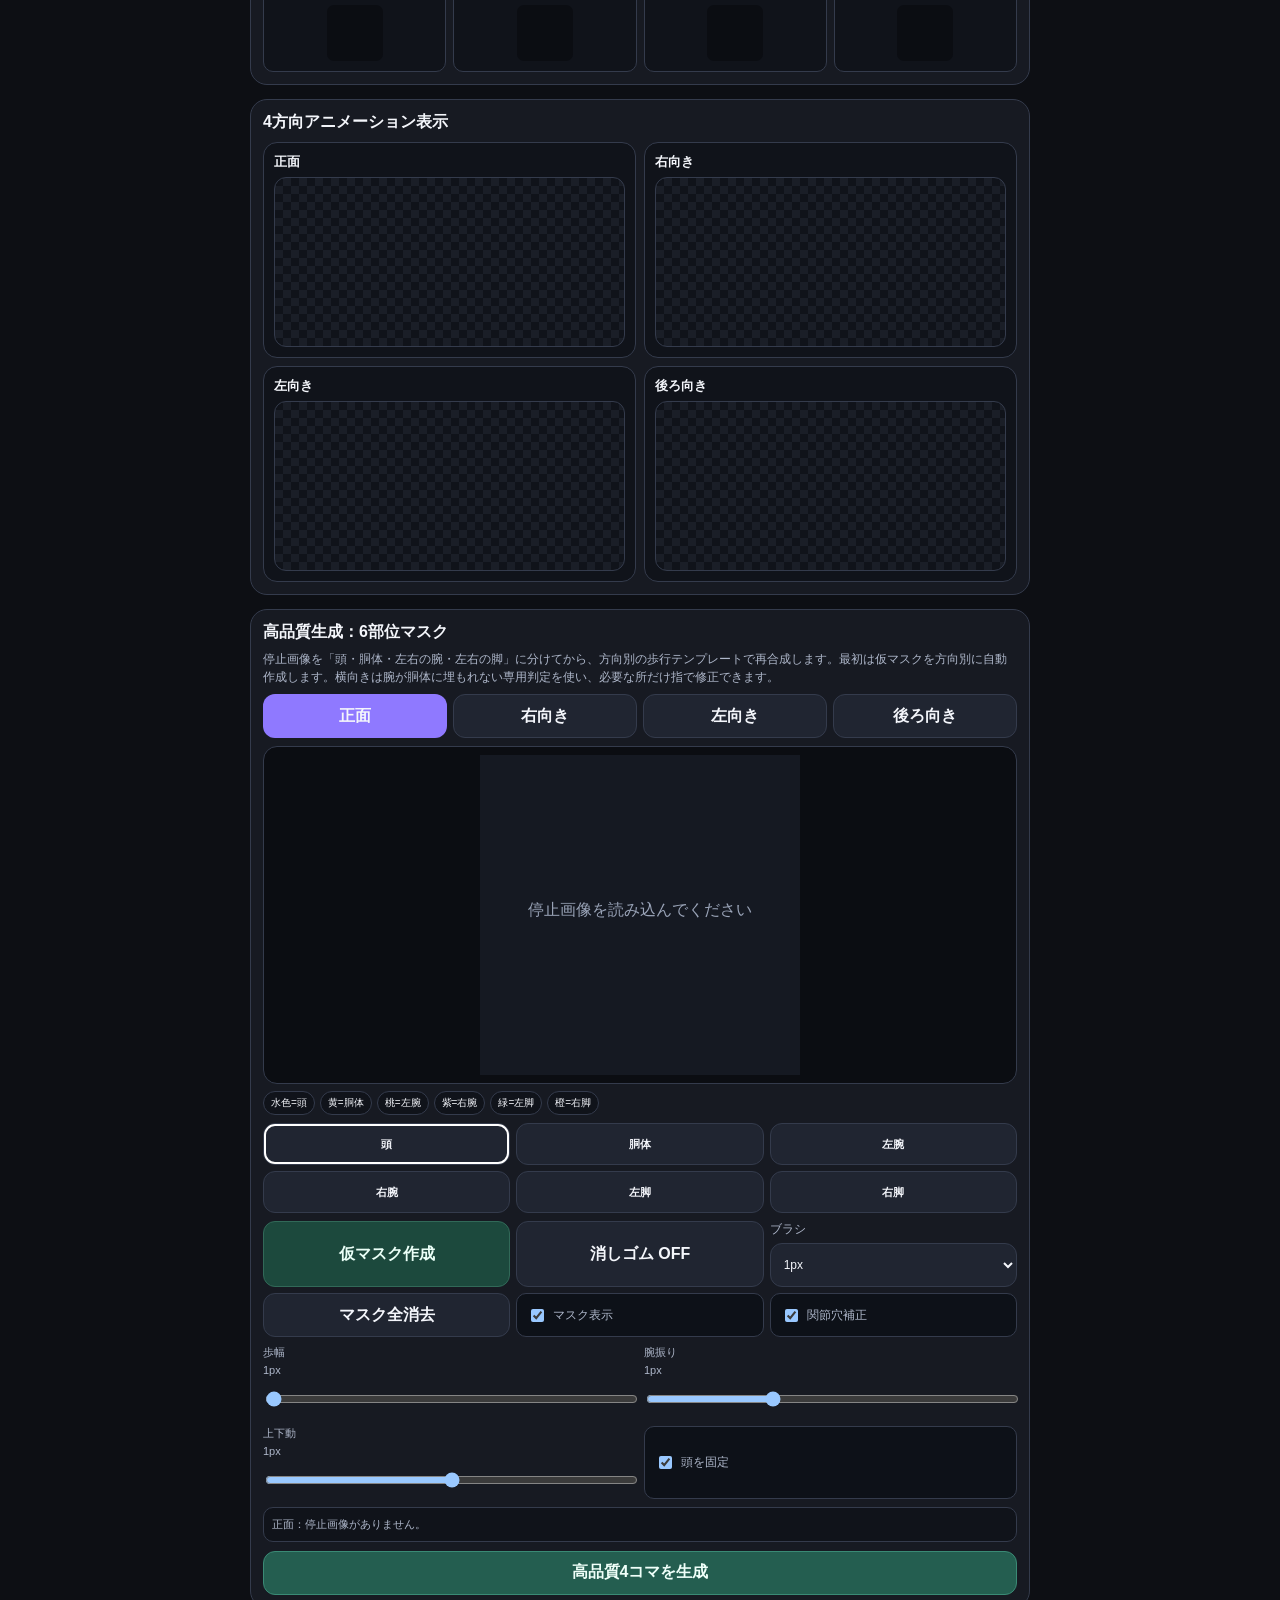
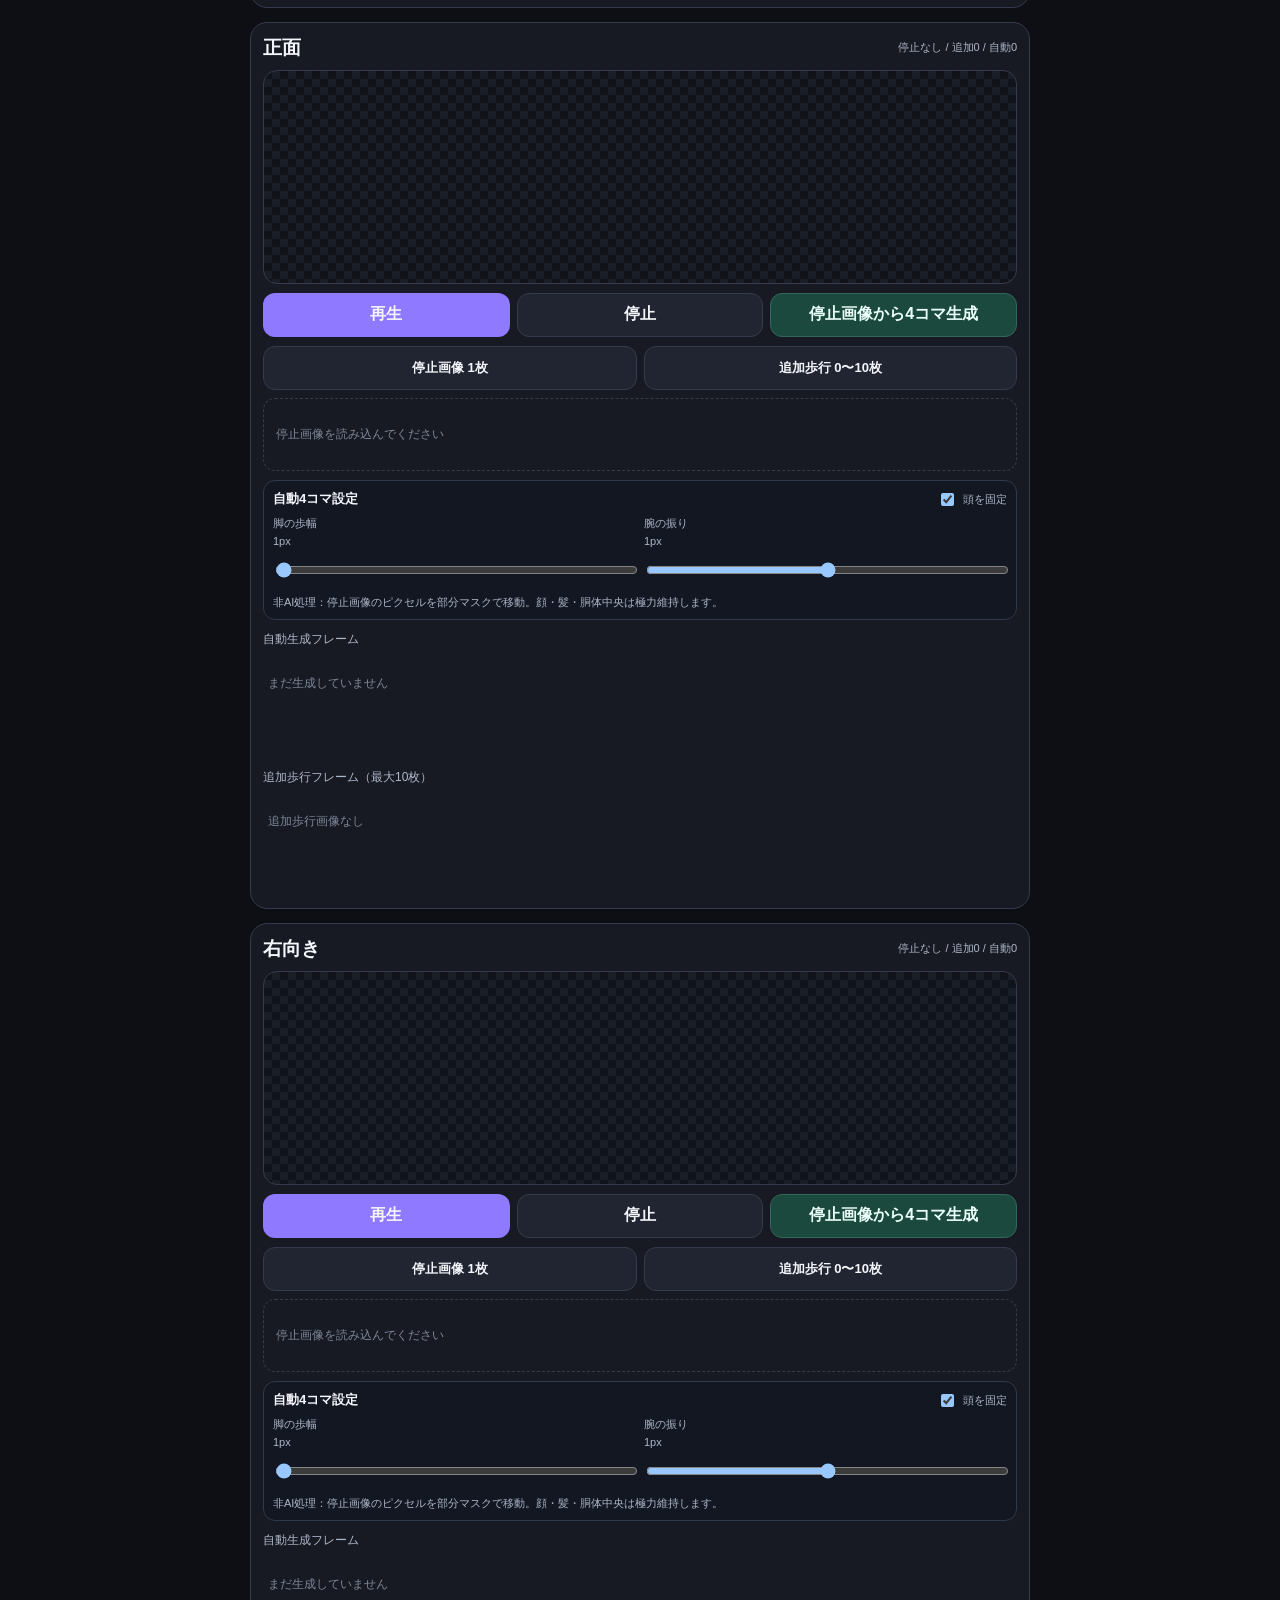
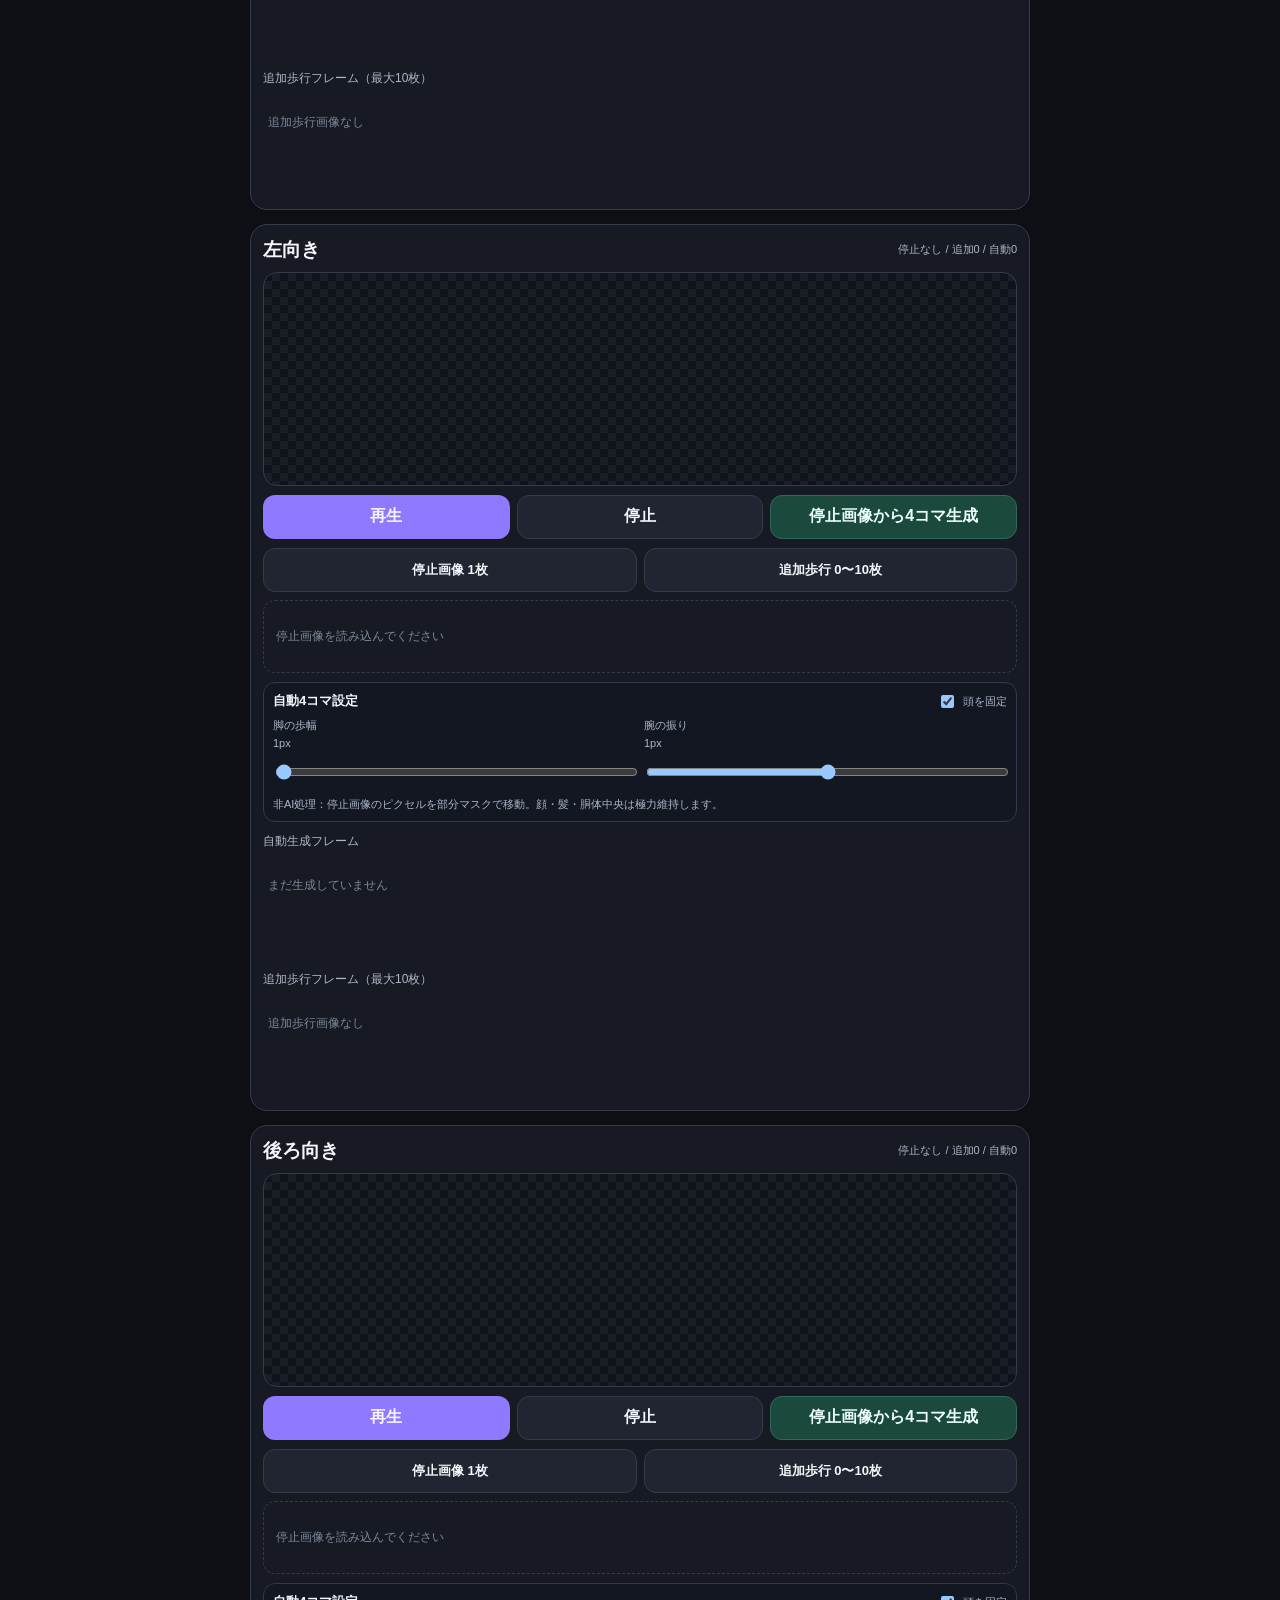
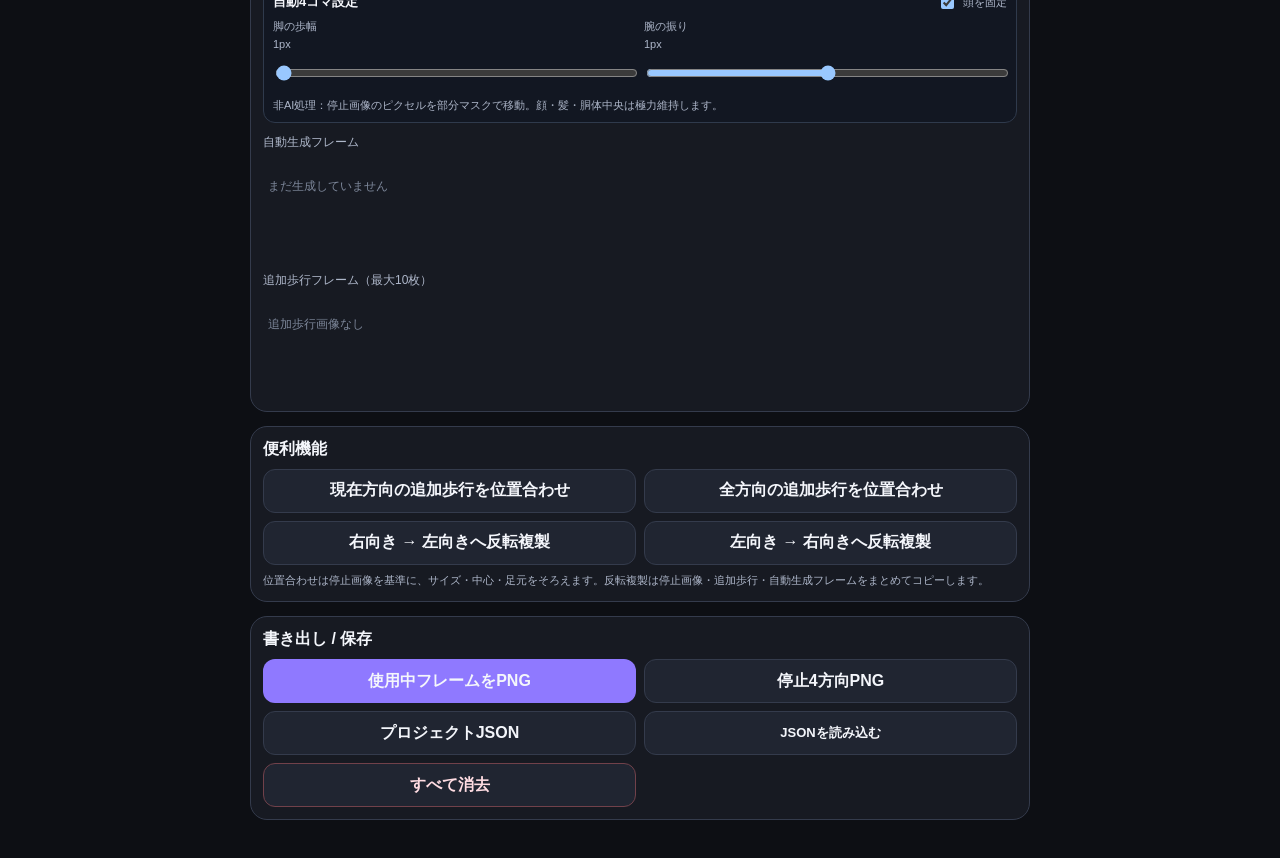
==== commit 3ffcd099: "Add files via upload" ====
--- a/index.html
+++ b/index.html
@@ -4,7 +4,7 @@
 <meta charset="utf-8">
 <meta name="viewport" content="width=device-width,initial-scale=1,viewport-fit=cover,user-scalable=no">
 <meta name="theme-color" content="#0d0f14">
-<title>32×32 Walk Animator B v9</title>
+<title>32×32 Walk Animator B v11</title>
 <style>
 :root{
   color-scheme:dark;
@@ -148,6 +148,7 @@
 .hqTools{display:grid;grid-template-columns:1fr 1fr 1fr;gap:6px;margin-top:8px}
 .hqSettings{display:grid;grid-template-columns:1fr 1fr;gap:8px;margin-top:8px}
 .hqStatus{font-size:11px;color:var(--sub);line-height:1.5;background:#10131a;border:1px solid var(--line);border-radius:10px;padding:8px;margin-top:8px}
+.hqStatus.warn{border-color:#7d6634;color:#ffe3a0}
 .hqLegend{display:flex;flex-wrap:wrap;gap:5px;margin-top:7px}
 .hqLegend span{font-size:10px;padding:4px 7px;border:1px solid var(--line);border-radius:999px;background:#10131a}
 .hqPrimary{width:100%;margin-top:9px;background:#245e50;border-color:#3a8a75;color:#effff9}
@@ -173,7 +174,7 @@
 <body>
 <div class="wrap">
 <header>
-  <h1>32×32 Walk Animator B v9</h1>
+  <h1>32×32 Walk Animator B v11</h1>
   <p class="lead">停止画像1枚を基準にし、追加歩行画像は各向き最大10枚。追加画像がなくても、AIを使わず4コマ歩行を生成できます。高品質生成では6部位マスクと方向別テンプレートを使います。</p>
 </header>
 
@@ -369,7 +370,7 @@
 
 <section class="hqPanel">
   <div style="font-weight:900;margin-bottom:4px">高品質生成：6部位マスク</div>
-  <div class="spriteHint">停止画像を「頭・胴体・左右の腕・左右の脚」に分けてから、方向別の歩行テンプレートで再合成します。最初は仮マスクを自動作成し、必要な所だけ指で修正できます。</div>
+  <div class="spriteHint">停止画像を「頭・胴体・左右の腕・左右の脚」に分けてから、方向別の歩行テンプレートで再合成します。最初は仮マスクを方向別に自動作成します。横向きは腕が胴体に埋もれない専用判定を使い、必要な所だけ指で修正できます。</div>
 
   <div class="hqTop">
     <button type="button" class="active" data-hq-dir="front">正面</button>
@@ -915,14 +916,21 @@
   const c=await normalizeTo32(item);
   return c.getContext('2d',{willReadFrequently:true}).getImageData(0,0,32,32);
 }
-function createAutoHQMask(base){
+function createAutoHQMask(base,dir='front'){
   const mask=new Array(32*32).fill(0);
   const b=getAlphaBounds(base);
   const top=b.y, cx=b.cx;
   const headEnd=Math.round(top+b.h*0.54);
   const shoulderY=Math.round(top+b.h*0.50);
   const legStart=Math.round(top+b.h*0.76);
-  const torsoHalf=Math.max(2,Math.round(b.w*0.19));
+
+  // v10: 横向きは腕が胴体に重なるため、正面/後ろと同じ胴体幅を使うと
+  // 腕マスクが0〜数pxになってしまう。横向きだけ胴体コアを狭める。
+  const isSide=(dir==='right'||dir==='left');
+  const torsoHalf=isSide
+    ? Math.max(1,Math.round(b.w*0.10))
+    : Math.max(2,Math.round(b.w*0.19));
+
   for(let y=0;y<32;y++) for(let x=0;x<32;x++){
     const i=y*32+x;
     if(base.data[i*4+3]===0) continue;
@@ -970,7 +978,13 @@
   for(let i=0;i<=32;i++){ctx.beginPath();ctx.moveTo(i*10+.5,0);ctx.lineTo(i*10+.5,320);ctx.stroke();ctx.beginPath();ctx.moveTo(0,i*10+.5);ctx.lineTo(320,i*10+.5);ctx.stroke();}
   const cv=hqMaskCoverage(dir); const pct=cv.opaque?Math.round(cv.classified/cv.opaque*100):0;
   const template=(dir==='front'?'正面':dir==='back'?'後ろ':'横向き');
-  $('#hqStatus').textContent=`${labelOf(dir)} / ${template}テンプレート / マスク分類 ${pct}% (${cv.classified}/${cv.opaque}px)`;
+  const pc=hqPartCounts(s.hq.mask);
+  const statusEl=$('#hqStatus');
+  const armTotal=pc[3]+pc[4], legTotal=pc[5]+pc[6];
+  statusEl.textContent=`${labelOf(dir)} / ${template} / 分類 ${pct}% / 腕 L${pc[3]} R${pc[4]} / 脚 L${pc[5]} R${pc[6]}`;
+  const lowArms=(dir==='right'||dir==='left') ? armTotal<8 : armTotal<10;
+  const lowLegs=legTotal<20;
+  statusEl.classList.toggle('warn', lowArms || lowLegs || pct<85);
 }
 function syncHQControls(){
   const s=state[hqEditor.activeDir];
@@ -988,7 +1002,7 @@
 async function autoHQMask(){
   const dir=hqEditor.activeDir, s=state[dir];
   const base=await ensureHQBase(dir); if(!base){toast(`${labelOf(dir)}: 停止画像が必要です`);return;}
-  s.hq.mask=createAutoHQMask(base); await renderHQEditor(); toast(`${labelOf(dir)}: 仮マスクを作成しました`);
+  s.hq.mask=createAutoHQMask(base,dir); await renderHQEditor(); toast(`${labelOf(dir)}: 仮マスクを作成しました`);
 }
 function hqPointFromEvent(e){
   const c=$('#hqMaskCanvas'),r=c.getBoundingClientRect();
@@ -1004,6 +1018,27 @@
     if(hqEditor.baseImageData.data[i*4+3]) s.hq.mask[i]=hqEditor.part;
   }
 }
+function hqPartCounts(mask){
+  const c={1:0,2:0,3:0,4:0,5:0,6:0};
+  if(!mask)return c;
+  for(let i=0;i<mask.length;i++) if(c[mask[i]]!==undefined)c[mask[i]]++;
+  return c;
+}
+function hqFrameDiffPixels(a,b){
+  let n=0;
+  for(let i=0;i<1024;i++){
+    const p=i*4;
+    if(a.data[p]!==b.data[p]||a.data[p+1]!==b.data[p+1]||a.data[p+2]!==b.data[p+2]||a.data[p+3]!==b.data[p+3])n++;
+  }
+  return n;
+}
+function hqMotionStats(frames){
+  if(!frames||frames.length<2)return {max:0,min:0};
+  const diffs=[];
+  for(let i=1;i<frames.length;i++)diffs.push(hqFrameDiffPixels(frames[0],frames[i]));
+  return {max:Math.max(...diffs),min:Math.min(...diffs),diffs};
+}
+
 function getPartBounds(mask,part){
   let minX=32,minY=32,maxX=-1,maxY=-1;
   for(let y=0;y<32;y++)for(let x=0;x<32;x++)if(mask[y*32+x]===part){minX=Math.min(minX,x);minY=Math.min(minY,y);maxX=Math.max(maxX,x);maxY=Math.max(maxY,y);}
@@ -1030,18 +1065,32 @@
   }
 }
 function hqPoseFor(dir,phase,s){
-  const sign=phase===0?1:phase===2?-1:0;
+  // v11:
+  // 0 = 接地A, 1 = 中間A, 2 = 接地B, 3 = 中間B
+  // v10では1と3が同一ポーズだったため、実質3枚しかありませんでした。
+  // ここを4枚すべて別姿勢にして、全方向の歩行感を改善します。
+  const contact = phase===0 ? 1 : phase===2 ? -1 : 0;
+  const passing = phase===1 ? 1 : phase===3 ? -1 : 0;
   const bob=(phase===1||phase===3)?s.bob:0;
+  const phaseDir = contact || passing;
+
   if(dir==='right'||dir==='left'){
     const facing=dir==='right'?1:-1;
-    return {bob,phaseSign:sign,
-      3:{x:-facing*sign*s.arm,y:0},4:{x:facing*sign*s.arm,y:0},
-      5:{x:facing*sign*s.step,y:sign?1:0},6:{x:-facing*sign*s.step,y:sign?-1:0}};
-  }
+    return {bob,phaseSign:phaseDir,
+      3:{x:-facing*(contact*s.arm + passing*1), y:0},
+      4:{x: facing*(contact*s.arm + passing*1), y:0},
+      5:{x: facing*(contact*s.step + passing*1), y:contact?1:(passing>0?0:1)},
+      6:{x:-facing*(contact*s.step + passing*1), y:contact?-1:(passing>0?1:0)}
+    };
+  }
+
   const back=dir==='back'?-1:1;
-  return {bob,phaseSign:sign,
-    3:{x:back*sign*s.arm,y:sign?1:0},4:{x:-back*sign*s.arm,y:sign?-1:0},
-    5:{x:-sign*s.step,y:sign?1:0},6:{x:sign*s.step,y:sign?-1:0}};
+  return {bob,phaseSign:phaseDir,
+    3:{x: back*(contact*s.arm + passing*1), y:contact?1:(passing>0?0:1)},
+    4:{x:-back*(contact*s.arm + passing*1), y:contact?-1:(passing>0?1:0)},
+    5:{x:-(contact*s.step + passing*1), y:contact?1:(passing>0?0:1)},
+    6:{x: (contact*s.step + passing*1), y:contact?-1:(passing>0?1:0)}
+  };
 }
 function generateHQFrames(base,mask,dir,s){
   const bounds={};for(let p=1;p<=6;p++)bounds[p]=getPartBounds(mask,p);
@@ -1067,12 +1116,23 @@
 async function generateHQ(dir=hqEditor.activeDir){
   const s=state[dir]; if(!s.idle){toast(`${labelOf(dir)}: 停止画像が必要です`);return;}
   const base=await getNormalizedImageData(s.idle);
-  if(!s.hq.mask) s.hq.mask=createAutoHQMask(base);
+  if(!s.hq.mask) s.hq.mask=createAutoHQMask(base,dir);
   let classified=0,opaque=0;for(let i=0;i<1024;i++)if(base.data[i*4+3]){opaque++;if(s.hq.mask[i])classified++;}
   if(opaque && classified/opaque<0.75){toast('マスク未分類が多すぎます。仮マスク作成を押してください');return;}
-  const frames=generateHQFrames(base,s.hq.mask,dir,s.hq);s.generated=[];
+  const pc=hqPartCounts(s.hq.mask);
+  const isSide=(dir==='right'||dir==='left');
+  if(isSide && (pc[3]+pc[4])<8){
+    // 旧版/手動マスクで横向きの腕がほぼ消えている場合は、
+    // 停止画像から方向別の仮マスクを再構築して停止アニメ化を防ぐ。
+    s.hq.mask=createAutoHQMask(base,dir);
+  }
+  const frames=generateHQFrames(base,s.hq.mask,dir,s.hq);
+  const motion=hqMotionStats(frames);
+  s.generated=[];
   for(let i=0;i<frames.length;i++)s.generated.push(await imageDataToItem(frames[i],`hq_${dir}_${i+1}.png`));
-  renderDir(dir);await renderHQEditor();toast(`${labelOf(dir)}: 高品質4コマを生成しました`);
+  renderDir(dir);await renderHQEditor();
+  if(motion.max<16) toast(`${labelOf(dir)}: 動きが小さすぎます。マスクを確認してください`);
+  else toast(`${labelOf(dir)}: 高品質4コマ生成 / 最大差分 ${motion.max}px / 4姿勢化済み`);
 }
 function invalidateHQMask(dir){state[dir].hq.mask=null;if(hqEditor.activeDir===dir)renderHQEditor();}
 
@@ -1666,7 +1726,7 @@
 $('#hqBob').oninput=e=>{const s=state[hqEditor.activeDir];s.hq.bob=Number(e.target.value);$('#hqBobValue').textContent=`${s.hq.bob}px`;};
 $('#hqGenerate').onclick=()=>generateHQ(hqEditor.activeDir);
 const hqCanvas=$('#hqMaskCanvas');
-hqCanvas.addEventListener('pointerdown',async e=>{e.preventDefault();const base=await ensureHQBase(hqEditor.activeDir);if(!base)return;const s=state[hqEditor.activeDir];if(!s.hq.mask)s.hq.mask=createAutoHQMask(base);hqEditor.painting=true;hqCanvas.setPointerCapture?.(e.pointerId);const p=hqPointFromEvent(e);paintHQAt(p.x,p.y);renderHQEditor();});
+hqCanvas.addEventListener('pointerdown',async e=>{e.preventDefault();const base=await ensureHQBase(hqEditor.activeDir);if(!base)return;const s=state[hqEditor.activeDir];if(!s.hq.mask)s.hq.mask=createAutoHQMask(base,dir);hqEditor.painting=true;hqCanvas.setPointerCapture?.(e.pointerId);const p=hqPointFromEvent(e);paintHQAt(p.x,p.y);renderHQEditor();});
 hqCanvas.addEventListener('pointermove',e=>{if(!hqEditor.painting)return;e.preventDefault();const p=hqPointFromEvent(e);paintHQAt(p.x,p.y);renderHQEditor();});
 hqCanvas.addEventListener('pointerup',e=>{hqEditor.painting=false;hqCanvas.releasePointerCapture?.(e.pointerId);renderHQEditor();});
 hqCanvas.addEventListener('pointercancel',()=>{hqEditor.painting=false;});
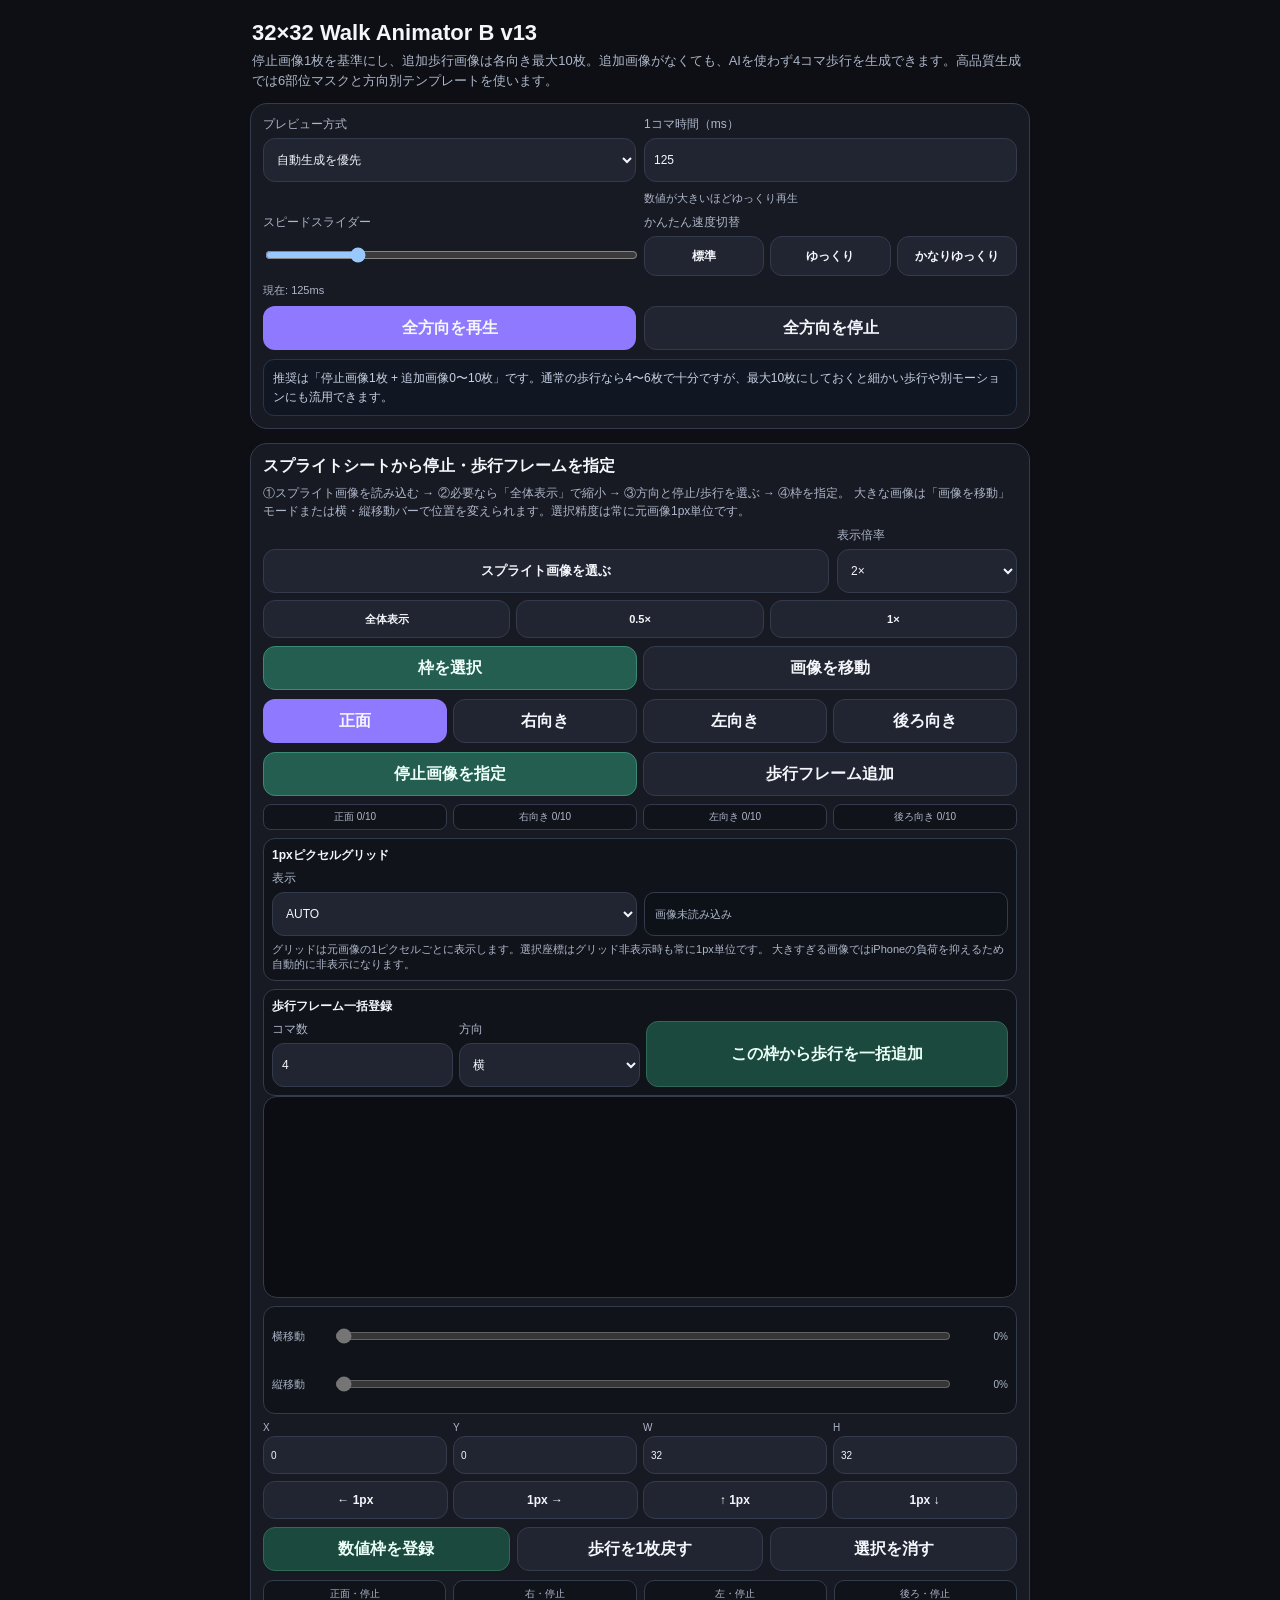
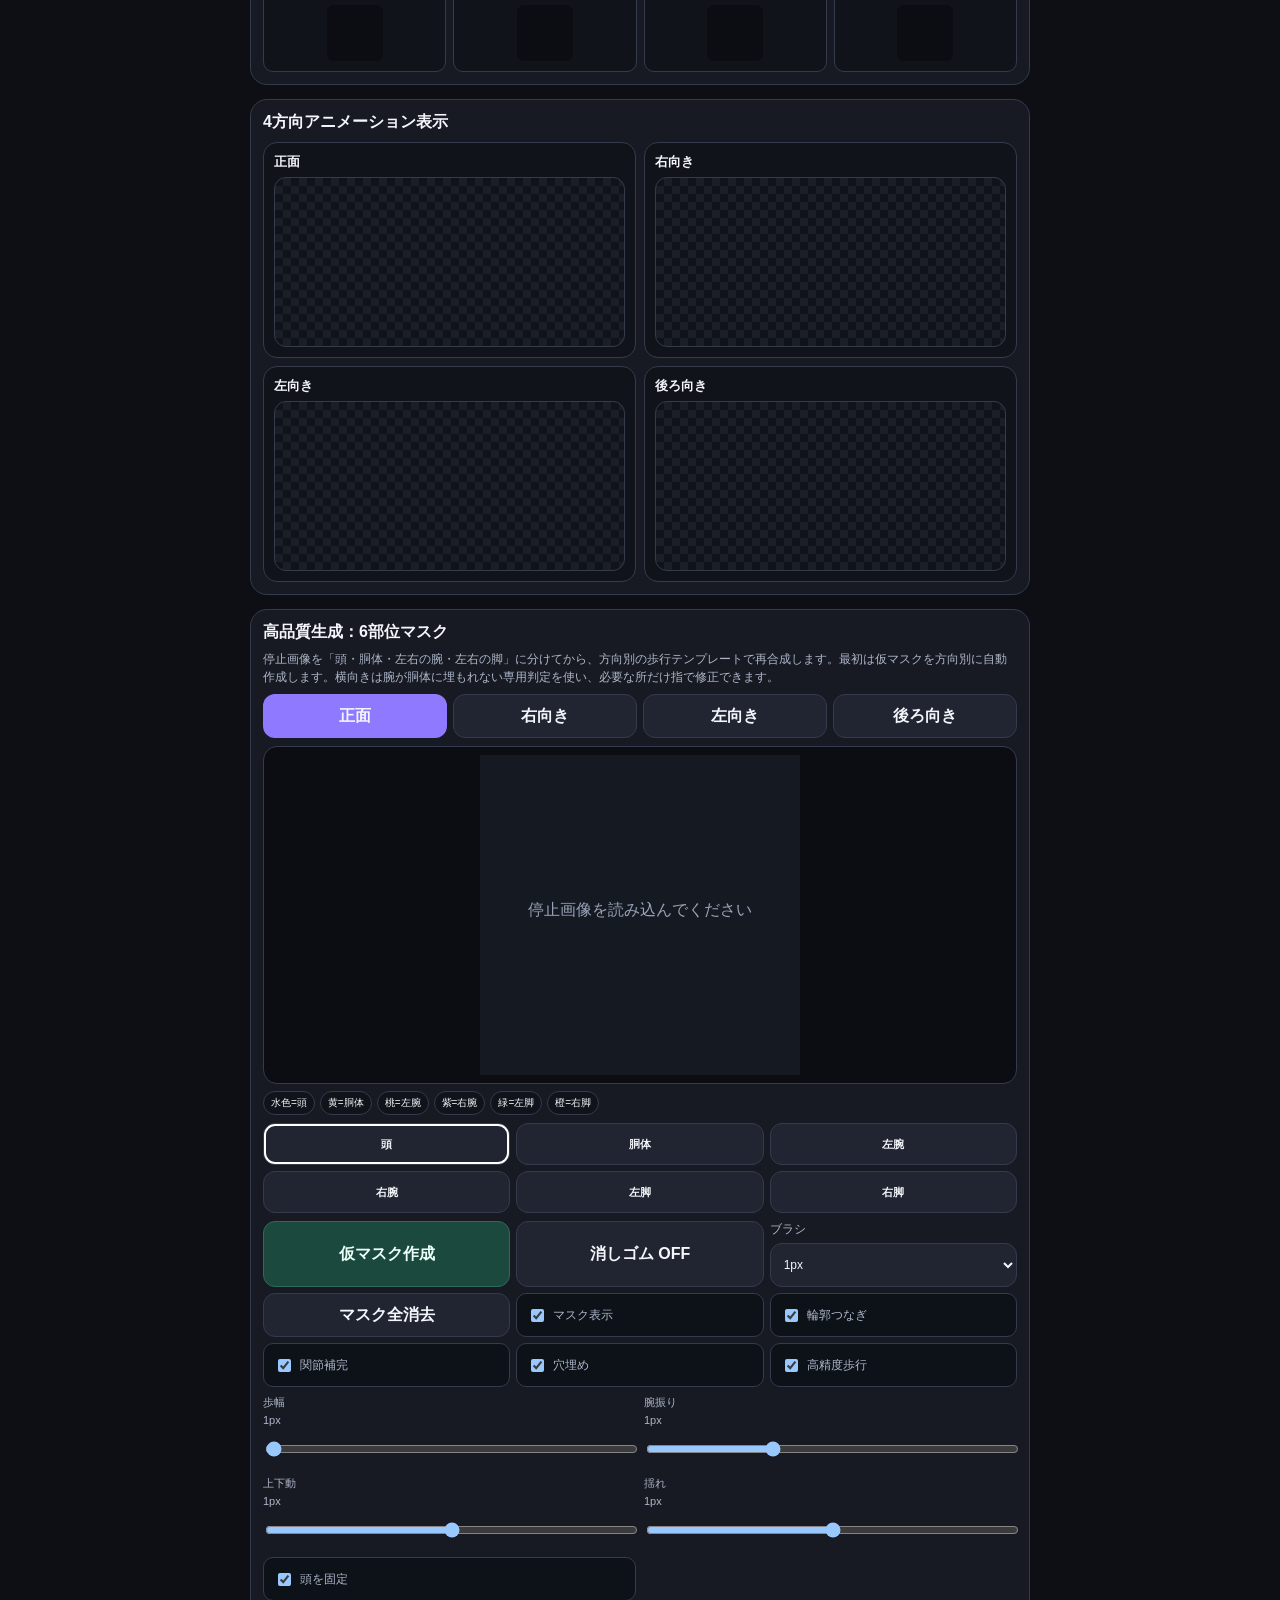
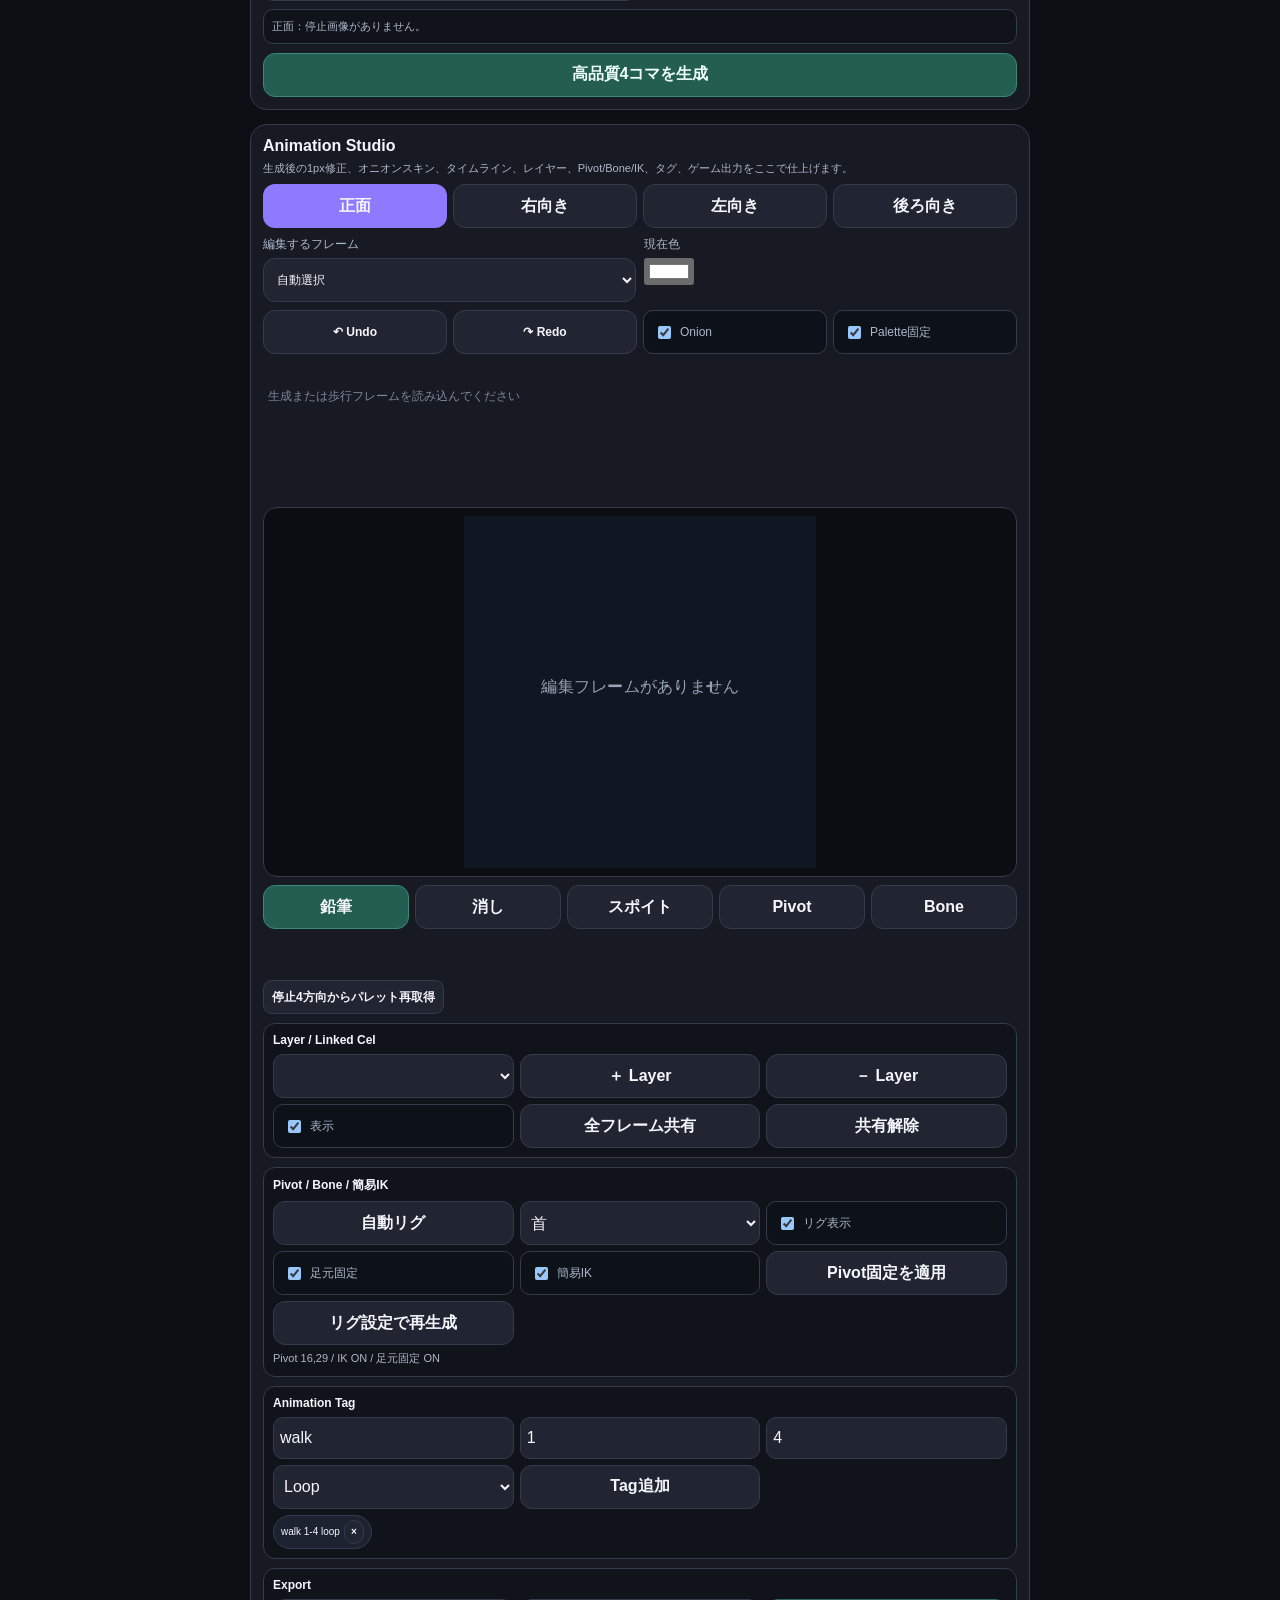
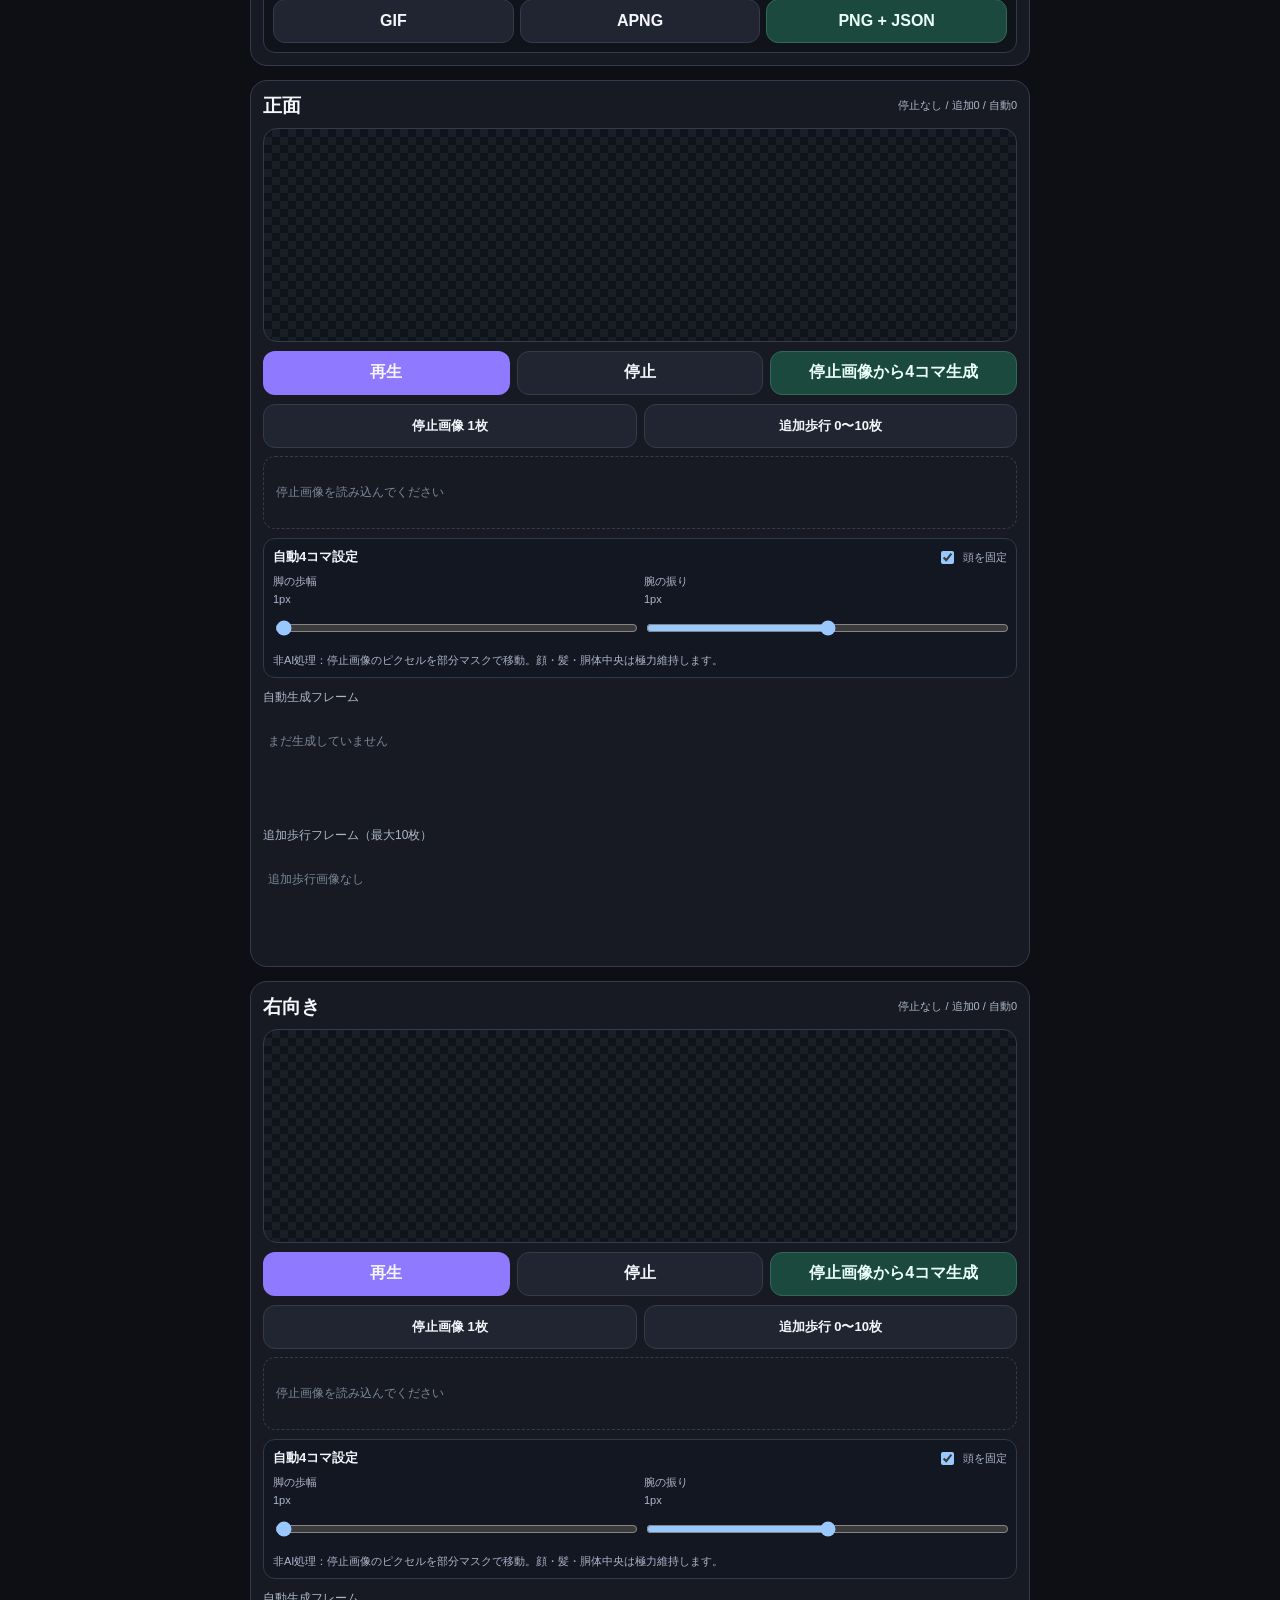
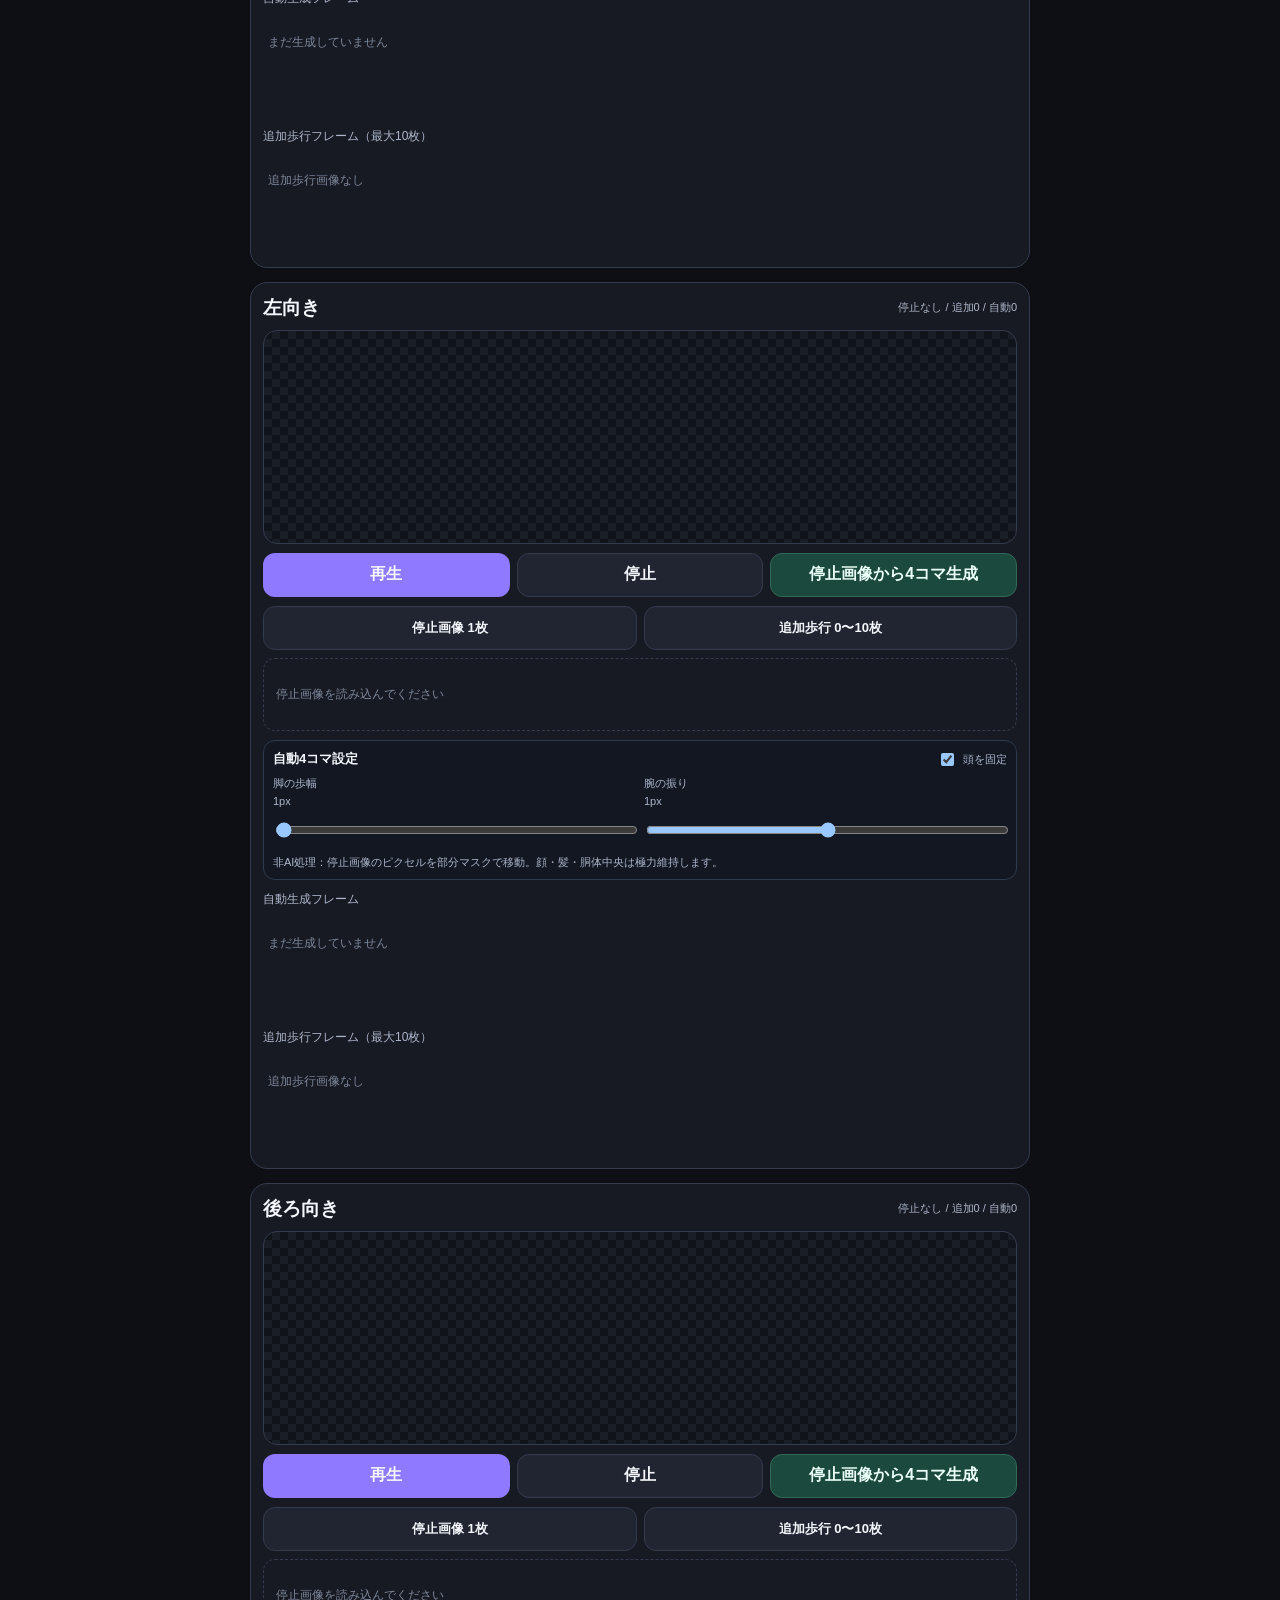
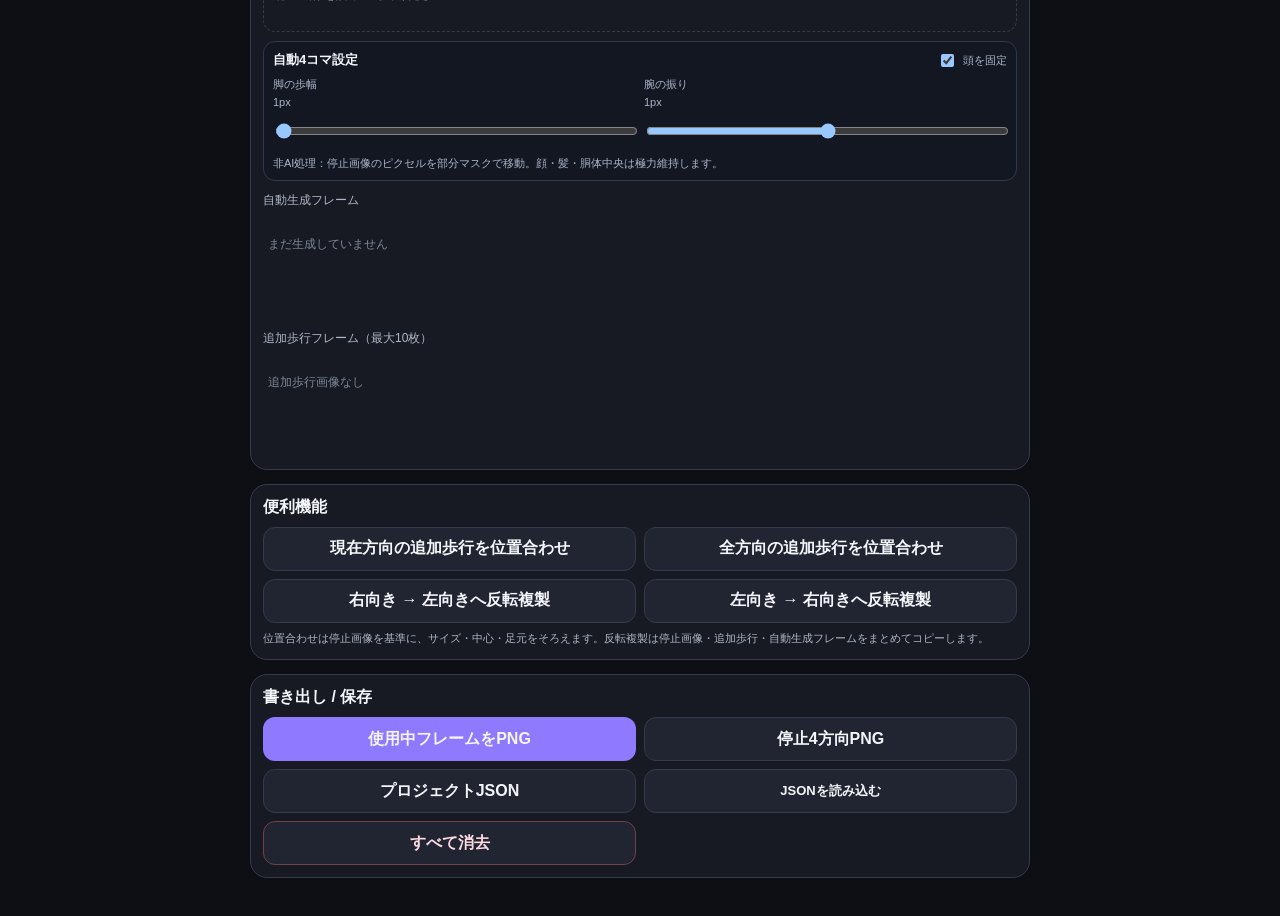
==== commit b504a145: "Add files via upload" ====
--- a/index.html
+++ b/index.html
@@ -4,7 +4,7 @@
 <meta charset="utf-8">
 <meta name="viewport" content="width=device-width,initial-scale=1,viewport-fit=cover,user-scalable=no">
 <meta name="theme-color" content="#0d0f14">
-<title>32×32 Walk Animator B v11</title>
+<title>32×32 Walk Animator B v13</title>
 <style>
 :root{
   color-scheme:dark;
@@ -152,6 +152,43 @@
 .hqLegend{display:flex;flex-wrap:wrap;gap:5px;margin-top:7px}
 .hqLegend span{font-size:10px;padding:4px 7px;border:1px solid var(--line);border-radius:999px;background:#10131a}
 .hqPrimary{width:100%;margin-top:9px;background:#245e50;border-color:#3a8a75;color:#effff9}
+
+/* v13 Animation Studio */
+.studioPanel{background:var(--panel);border:1px solid var(--line);border-radius:17px;padding:12px;margin-bottom:14px}
+.studioTop{display:grid;grid-template-columns:1fr 1fr;gap:8px}
+.studioDir{display:grid;grid-template-columns:repeat(4,1fr);gap:6px;margin:8px 0}
+.studioDir button.active{background:var(--accent);border-color:transparent}
+.studioActions{display:grid;grid-template-columns:repeat(4,1fr);gap:6px;margin:8px 0}
+.studioActions button{font-size:12px;padding:7px}
+.studioTimeline{display:flex;gap:7px;overflow-x:auto;padding:6px 0 8px;min-height:145px}
+.studioFrame{flex:0 0 94px;background:#10131a;border:1px solid var(--line);border-radius:11px;padding:5px}
+.studioFrame.active{border-color:#fff;box-shadow:0 0 0 1px #fff inset}
+.studioFrame canvas{display:block;width:80px;height:80px;margin:auto;image-rendering:pixelated;image-rendering:crisp-edges;background:#090b10;border-radius:7px}
+.studioFrame input{width:100%;min-height:32px;border-radius:7px;padding:3px;font-size:11px;margin-top:4px}
+.studioFrameBtns{display:grid;grid-template-columns:repeat(4,1fr);gap:2px;margin-top:4px}
+.studioFrameBtns button{min-height:27px;padding:2px;font-size:10px;border-radius:6px}
+.studioEditorWrap{display:flex;justify-content:center;overflow:auto;background:#0b0d12;border:1px solid var(--line);border-radius:14px;padding:8px}
+#studioCanvas{width:min(82vw,352px);height:min(82vw,352px);max-width:352px;max-height:352px;image-rendering:pixelated;image-rendering:crisp-edges;touch-action:none;background:#0b0d12}
+.studioTools{display:grid;grid-template-columns:repeat(5,1fr);gap:6px;margin:8px 0}
+.studioTools button.active{background:#245e50;border-color:#3a8a75}
+.paletteRow{display:flex;gap:5px;overflow-x:auto;padding:5px 0;min-height:43px}
+.paletteSwatch{flex:0 0 34px;width:34px;height:34px;min-height:34px;border-radius:8px;border:2px solid #40495b;padding:0}
+.paletteSwatch.active{border-color:#fff}
+.layerRow,.rigRow,.tagRow,.studioExport{display:grid;grid-template-columns:repeat(3,1fr);gap:6px;margin-top:7px}
+.layerRow select,.rigRow select,.tagRow input,.tagRow select{width:100%;min-height:42px;border:1px solid var(--line);border-radius:10px;background:var(--panel2);color:var(--text);padding:6px}
+.studioSub{background:#10131a;border:1px solid var(--line);border-radius:12px;padding:9px;margin-top:9px}
+.studioSubTitle{font-size:12px;font-weight:900;margin-bottom:6px}
+.tagList{display:flex;flex-wrap:wrap;gap:5px;margin-top:6px}
+.tagChip{display:flex;align-items:center;gap:4px;background:#1c2230;border:1px solid var(--line);border-radius:999px;padding:4px 7px;font-size:10px}
+.tagChip button{min-height:24px;padding:1px 6px;font-size:10px;border-radius:999px}
+.studioHint{font-size:11px;color:var(--sub);line-height:1.5;margin-top:5px}
+@media(max-width:520px){
+ .studioTop{grid-template-columns:1fr}
+ .studioActions{grid-template-columns:1fr 1fr}
+ .studioTools{grid-template-columns:repeat(3,1fr)}
+ .layerRow,.rigRow,.tagRow,.studioExport{grid-template-columns:1fr 1fr}
+}
+
 @media(max-width:480px){
  .hqParts{grid-template-columns:1fr 1fr}
  .hqTools{grid-template-columns:1fr 1fr}
@@ -174,7 +211,7 @@
 <body>
 <div class="wrap">
 <header>
-  <h1>32×32 Walk Animator B v11</h1>
+  <h1>32×32 Walk Animator B v13</h1>
   <p class="lead">停止画像1枚を基準にし、追加歩行画像は各向き最大10枚。追加画像がなくても、AIを使わず4コマ歩行を生成できます。高品質生成では6部位マスクと方向別テンプレートを使います。</p>
 </header>
 
@@ -402,7 +439,10 @@
     </label>
     <button id="hqClearMask" type="button">マスク全消去</button>
     <label class="checkLabel"><input id="hqShowMask" type="checkbox" checked> マスク表示</label>
-    <label class="checkLabel"><input id="hqSeamRepair" type="checkbox" checked> 関節穴補正</label>
+    <label class="checkLabel"><input id="hqOutlineRepair" type="checkbox" checked> 輪郭つなぎ</label>
+    <label class="checkLabel"><input id="hqSeamRepair" type="checkbox" checked> 関節補完</label>
+    <label class="checkLabel"><input id="hqHoleFill" type="checkbox" checked> 穴埋め</label>
+    <label class="checkLabel"><input id="hqSmartMotion" type="checkbox" checked> 高精度歩行</label>
   </div>
 
   <div class="hqSettings">
@@ -415,11 +455,79 @@
     <label class="sliderLabel">上下動 <span id="hqBobValue">1px</span>
       <input id="hqBob" type="range" min="0" max="2" step="1" value="1">
     </label>
+    <label class="sliderLabel">揺れ <span id="hqSwayValue">1px</span>
+      <input id="hqSway" type="range" min="0" max="2" step="1" value="1">
+    </label>
     <label class="checkLabel"><input id="hqHeadLock" type="checkbox" checked> 頭を固定</label>
   </div>
 
   <div id="hqStatus" class="hqStatus">停止画像を読み込むと編集できます。</div>
   <button id="hqGenerate" type="button" class="hqPrimary">高品質4コマを生成</button>
+</section>
+
+<section class="studioPanel" id="studioPanel">
+  <div style="font-weight:900;margin-bottom:4px">Animation Studio</div>
+  <div class="studioHint">生成後の1px修正、オニオンスキン、タイムライン、レイヤー、Pivot/Bone/IK、タグ、ゲーム出力をここで仕上げます。</div>
+  <div class="studioDir">
+    <button data-studio-dir="front" class="active">正面</button><button data-studio-dir="right">右向き</button><button data-studio-dir="left">左向き</button><button data-studio-dir="back">後ろ向き</button>
+  </div>
+  <div class="studioTop">
+    <label class="label">編集するフレーム<select id="studioSource"><option value="auto">自動選択</option><option value="generated">自動生成</option><option value="extras">追加歩行</option></select></label>
+    <label class="label">現在色<input id="studioColor" type="color" value="#ffffff"></label>
+  </div>
+  <div class="studioActions">
+    <button id="studioUndo">↶ Undo</button><button id="studioRedo">↷ Redo</button>
+    <label class="checkLabel"><input id="studioOnion" type="checkbox" checked> Onion</label>
+    <label class="checkLabel"><input id="studioPaletteLock" type="checkbox" checked> Palette固定</label>
+  </div>
+  <div id="studioTimeline" class="studioTimeline"><div class="empty">生成または歩行フレームを読み込んでください</div></div>
+  <div class="studioEditorWrap"><canvas id="studioCanvas" width="320" height="320"></canvas></div>
+  <div class="studioTools">
+    <button data-studio-tool="pencil" class="active">鉛筆</button><button data-studio-tool="erase">消し</button><button data-studio-tool="eyedrop">スポイト</button><button data-studio-tool="pivot">Pivot</button><button data-studio-tool="bone">Bone</button>
+  </div>
+  <div class="paletteRow" id="studioPalette"></div>
+  <button id="studioRefreshPalette" class="small">停止4方向からパレット再取得</button>
+
+  <div class="studioSub">
+    <div class="studioSubTitle">Layer / Linked Cel</div>
+    <div class="layerRow">
+      <select id="studioLayer"></select><button id="studioAddLayer">＋ Layer</button><button id="studioDeleteLayer">－ Layer</button>
+      <label class="checkLabel"><input id="studioLayerVisible" type="checkbox" checked> 表示</label><button id="studioLinkLayer">全フレーム共有</button><button id="studioUnlinkLayer">共有解除</button>
+    </div>
+  </div>
+
+  <div class="studioSub">
+    <div class="studioSubTitle">Pivot / Bone / 簡易IK</div>
+    <div class="rigRow">
+      <button id="studioAutoRig">自動リグ</button>
+      <select id="studioBone"><option value="neck">首</option><option value="leftShoulder">左肩</option><option value="rightShoulder">右肩</option><option value="leftHip">左腰</option><option value="rightHip">右腰</option><option value="leftFoot">左足</option><option value="rightFoot">右足</option></select>
+      <label class="checkLabel"><input id="studioShowRig" type="checkbox" checked> リグ表示</label>
+      <label class="checkLabel"><input id="studioPivotLock" type="checkbox" checked> 足元固定</label>
+      <label class="checkLabel"><input id="studioIK" type="checkbox" checked> 簡易IK</label>
+      <button id="studioApplyPivot">Pivot固定を適用</button>
+      <button id="studioRigRegenerate">リグ設定で再生成</button>
+    </div>
+    <div id="studioRigStatus" class="studioHint">Pivotは停止画像から自動設定できます。</div>
+  </div>
+
+  <div class="studioSub">
+    <div class="studioSubTitle">Animation Tag</div>
+    <div class="tagRow">
+      <input id="studioTagName" value="walk" placeholder="walk / run / attack">
+      <input id="studioTagStart" type="number" min="1" value="1">
+      <input id="studioTagEnd" type="number" min="1" value="4">
+      <select id="studioTagMode"><option value="loop">Loop</option><option value="pingpong">Ping-pong</option><option value="once">Once</option><option value="reverse">Reverse</option></select>
+      <button id="studioAddTag">Tag追加</button>
+    </div>
+    <div id="studioTags" class="tagList"></div>
+  </div>
+
+  <div class="studioSub">
+    <div class="studioSubTitle">Export</div>
+    <div class="studioExport">
+      <button id="studioExportGIF">GIF</button><button id="studioExportAPNG">APNG</button><button id="studioExportGame" class="good">PNG + JSON</button>
+    </div>
+  </div>
 </section>
 
 <div id="directions"></div>
@@ -470,7 +578,10 @@
   timer:null,
   index:0,
   auto:{headLock:true, step:1, arm:1},
-  hq:{mask:null, step:1, arm:1, bob:1, headLock:true, seamRepair:true}
+  hq:{mask:null, step:1, arm:1, bob:1, sway:1, headLock:true, seamRepair:true, outlineRepair:true, holeFill:true, smartMotion:true, pivotLock:true, ikEnabled:true},
+  pivot:{x:16,y:29},
+  bones:null,
+  tags:[{name:'walk',start:0,end:3,mode:'loop'}]
 }]));
 
 const $ = s => document.querySelector(s);
@@ -511,6 +622,15 @@
   6:{name:'右脚',color:[255,157,72,125]}
 };
 const hqEditor={activeDir:'front',part:1,brush:1,erase:false,showMask:true,painting:false,baseImageData:null};
+
+const studio={
+  dir:'front',source:'auto',frame:0,tool:'pencil',color:'#ffffff',onion:true,paletteLock:true,
+  palette:[],layer:0,showRig:true,painting:false,history:{undo:[],redo:[]},
+  layerCanvas:document.createElement('canvas'),layerCtx:null,linkedCounter:1
+};
+studio.layerCanvas.width=32; studio.layerCanvas.height=32;
+studio.layerCtx=studio.layerCanvas.getContext('2d',{willReadFrequently:true}); studio.layerCtx.imageSmoothingEnabled=false;
+
 
 function toast(msg){
   const el = $('#status');
@@ -981,16 +1101,20 @@
   const pc=hqPartCounts(s.hq.mask);
   const statusEl=$('#hqStatus');
   const armTotal=pc[3]+pc[4], legTotal=pc[5]+pc[6];
-  statusEl.textContent=`${labelOf(dir)} / ${template} / 分類 ${pct}% / 腕 L${pc[3]} R${pc[4]} / 脚 L${pc[5]} R${pc[6]}`;
+  statusEl.textContent=`${labelOf(dir)} / ${template} / 分類 ${pct}% / 腕 L${pc[3]} R${pc[4]} / 脚 L${pc[5]} R${pc[6]} / 修復 B輪郭→A関節`;
   const lowArms=(dir==='right'||dir==='left') ? armTotal<8 : armTotal<10;
   const lowLegs=legTotal<20;
   statusEl.classList.toggle('warn', lowArms || lowLegs || pct<85);
 }
 function syncHQControls(){
   const s=state[hqEditor.activeDir];
-  $('#hqStep').value=s.hq.step; $('#hqArm').value=s.hq.arm; $('#hqBob').value=s.hq.bob;
-  $('#hqStepValue').textContent=`${s.hq.step}px`; $('#hqArmValue').textContent=`${s.hq.arm}px`; $('#hqBobValue').textContent=`${s.hq.bob}px`;
-  $('#hqHeadLock').checked=!!s.hq.headLock; $('#hqSeamRepair').checked=!!s.hq.seamRepair;
+  $('#hqStep').value=s.hq.step; $('#hqArm').value=s.hq.arm; $('#hqBob').value=s.hq.bob; $('#hqSway').value=s.hq.sway;
+  $('#hqStepValue').textContent=`${s.hq.step}px`; $('#hqArmValue').textContent=`${s.hq.arm}px`; $('#hqBobValue').textContent=`${s.hq.bob}px`; $('#hqSwayValue').textContent=`${s.hq.sway}px`;
+  $('#hqHeadLock').checked=!!s.hq.headLock;
+  $('#hqOutlineRepair').checked=!!s.hq.outlineRepair;
+  $('#hqSeamRepair').checked=!!s.hq.seamRepair;
+  $('#hqHoleFill').checked=!!s.hq.holeFill;
+  $('#hqSmartMotion').checked=!!s.hq.smartMotion;
   $('#hqBrush').value=String(hqEditor.brush); $('#hqShowMask').checked=!!hqEditor.showMask;
   $('#hqErase').textContent=`消しゴム ${hqEditor.erase?'ON':'OFF'}`;
 }
@@ -1047,11 +1171,149 @@
 function writePixelOver(dst,di,src,si){
   if(src[si+3]===0)return;dst[di]=src[si];dst[di+1]=src[si+1];dst[di+2]=src[si+2];dst[di+3]=src[si+3];
 }
-function drawHQPart(base,mask,dst,part,move,bounds){
+function writeRGBA(dst,di,rgba){
+  if(!rgba || rgba[3]===0)return;
+  dst[di]=rgba[0]; dst[di+1]=rgba[1]; dst[di+2]=rgba[2]; dst[di+3]=rgba[3];
+}
+function isOpaque(buf,x,y){
+  if(x<0||y<0||x>=32||y>=32)return false;
+  return buf[(y*32+x)*4+3] > 0;
+}
+function rgbaAt(buf,x,y){
+  const i=(y*32+x)*4;
+  return [buf[i],buf[i+1],buf[i+2],buf[i+3]];
+}
+function pickDominantColor(buf,coords){
+  const map=new Map();
+  for(const [x,y] of coords){
+    if(!isOpaque(buf,x,y)) continue;
+    const c=rgbaAt(buf,x,y), k=c.join(',');
+    map.set(k,(map.get(k)||0)+1);
+  }
+  let best=null,bestCount=-1;
+  for(const [k,v] of map.entries()) if(v>bestCount){best=k;bestCount=v;}
+  return best ? best.split(',').map(Number) : [255,255,255,255];
+}
+function drawLineRGBA(dst,x0,y0,x1,y1,rgba){
+  x0=Math.round(x0); y0=Math.round(y0); x1=Math.round(x1); y1=Math.round(y1);
+  let dx=Math.abs(x1-x0), sx=x0<x1?1:-1;
+  let dy=-Math.abs(y1-y0), sy=y0<y1?1:-1;
+  let err=dx+dy;
+  while(true){
+    if(x0>=0&&y0>=0&&x0<32&&y0<32) writeRGBA(dst,(y0*32+x0)*4,rgba);
+    if(x0===x1 && y0===y1) break;
+    const e2=2*err;
+    if(e2>=dy){err+=dy;x0+=sx;}
+    if(e2<=dx){err+=dx;y0+=sy;}
+  }
+}
+function repairOutlineContinuity(buf){
+  const src=new Uint8ClampedArray(buf);
+  const out=new Uint8ClampedArray(buf);
+  for(let y=1;y<31;y++) for(let x=1;x<31;x++){
+    const i=(y*32+x)*4, a=src[i+3];
+    const coords=[[-1,0],[1,0],[0,-1],[0,1],[-1,-1],[1,-1],[-1,1],[1,1]].map(([dx,dy])=>[x+dx,y+dy]);
+    const opaqueCoords=coords.filter(([nx,ny])=>isOpaque(src,nx,ny));
+    if(!a){
+      const lr=isOpaque(src,x-1,y)&&isOpaque(src,x+1,y);
+      const ud=isOpaque(src,x,y-1)&&isOpaque(src,x,y+1);
+      const d1=isOpaque(src,x-1,y-1)&&isOpaque(src,x+1,y+1);
+      const d2=isOpaque(src,x+1,y-1)&&isOpaque(src,x-1,y+1);
+      if((lr||ud||d1||d2) && opaqueCoords.length>=2){
+        writeRGBA(out,i,pickDominantColor(src,opaqueCoords));
+      }
+    }else{
+      if(opaqueCoords.length===0){
+        out[i]=0; out[i+1]=0; out[i+2]=0; out[i+3]=0;
+      }
+    }
+  }
+  return out;
+}
+function fillInteriorHoles(buf){
+  const src=new Uint8ClampedArray(buf);
+  const out=new Uint8ClampedArray(buf);
+  for(let y=1;y<31;y++) for(let x=1;x<31;x++){
+    const i=(y*32+x)*4;
+    if(src[i+3]) continue;
+    const cross=[[x-1,y],[x+1,y],[x,y-1],[x,y+1]];
+    const crossOpaque=cross.filter(([nx,ny])=>isOpaque(src,nx,ny));
+    const all=[[x-1,y],[x+1,y],[x,y-1],[x,y+1],[x-1,y-1],[x+1,y-1],[x-1,y+1],[x+1,y+1]];
+    const allOpaque=all.filter(([nx,ny])=>isOpaque(src,nx,ny));
+    if(crossOpaque.length===4){
+      writeRGBA(out,i,pickDominantColor(src,crossOpaque));
+    }else if(allOpaque.length>=6){
+      writeRGBA(out,i,pickDominantColor(src,allOpaque));
+    }
+  }
+  return out;
+}
+function repairJointAnchorGaps(base,mask,dst,bounds,partMoves){
+  for(const part of [3,4,5,6]){
+    const b=bounds[part], move=partMoves[part];
+    if(!b || !move) continue;
+    const end=Math.min(b.maxY,b.minY+2);
+    for(let y=b.minY;y<=end;y++) for(let x=b.minX;x<=b.maxX;x++){
+      const mi=y*32+x;
+      if(mask[mi]!==part) continue;
+      const si=mi*4;
+      if(base.data[si+3]===0) continue;
+      const t=b.h<=1?1:(y-b.minY)/(b.h-1);
+      const tx=x + move.x*t + (move.baseX||0);
+      const ty=y + move.y*t + (move.baseY||0);
+      const sy=y + (move.baseY||0);
+      const rgba=[base.data[si],base.data[si+1],base.data[si+2],base.data[si+3]];
+      drawLineRGBA(dst,x,sy,tx,ty,rgba);
+    }
+  }
+}
+function drawHQSecondarySway(base,mask,dst,dir,bounds,pose,s){
+  if(!s.smartMotion || !s.sway || !pose.phaseSign) return;
+  const sign=pose.phaseSign;
+  const facing=dir==='left' ? -1 : 1;
+  const body=bounds[2], head=bounds[1];
+  if(body){
+    const cx=(body.minX+body.maxX)/2;
+    const start=Math.round(body.minY + body.h*0.58);
+    for(let y=start;y<=body.maxY;y++) for(let x=body.minX;x<=body.maxX;x++){
+      const mi=y*32+x, si=mi*4;
+      if(mask[mi]!==2 || base.data[si+3]===0) continue;
+      const outer=Math.abs(x-cx)>=Math.max(1,Math.floor(body.w*0.18));
+      if(!outer) continue;
+      const dxShift=(dir==='right'||dir==='left') ? facing*sign*s.sway : ((x<cx?-1:1) * sign * s.sway);
+      const dx=Math.round(x+dxShift), dy=y+pose.bob;
+      if(dx<0||dy<0||dx>=32||dy>=32) continue;
+      const di=(dy*32+dx)*4;
+      if(dst[di+3]===0) writePixelOver(dst,di,base.data,si);
+    }
+  }
+  if(head){
+    const cx=(head.minX+head.maxX)/2;
+    const start=Math.round(head.minY + head.h*0.48);
+    for(let y=start;y<=head.maxY;y++) for(let x=head.minX;x<=head.maxX;x++){
+      const mi=y*32+x, si=mi*4;
+      if(mask[mi]!==1 || base.data[si+3]===0) continue;
+      const outer=Math.abs(x-cx)>=Math.max(2,Math.floor(head.w*0.30));
+      if(!outer) continue;
+      const dxShift=(dir==='right'||dir==='left') ? (-facing*sign*s.sway) : ((x<cx?-1:1) * sign * s.sway);
+      const dx=Math.round(x+dxShift), dy=Math.round(y + (pose.bob?1:0));
+      if(dx<0||dy<0||dx>=32||dy>=32) continue;
+      const di=(dy*32+dx)*4;
+      if(dst[di+3]===0) writePixelOver(dst,di,base.data,si);
+    }
+  }
+}
+function drawHQPart(base,mask,dst,part,move,bounds,anchor=null){
   if(!bounds)return;
+  let maxDist=1;
+  if(anchor){
+    for(let yy=bounds.minY;yy<=bounds.maxY;yy++)for(let xx=bounds.minX;xx<=bounds.maxX;xx++)if(mask[yy*32+xx]===part){
+      maxDist=Math.max(maxDist,Math.hypot(xx-anchor.x,yy-anchor.y));
+    }
+  }
   for(let y=bounds.minY;y<=bounds.maxY;y++)for(let x=bounds.minX;x<=bounds.maxX;x++){
     const mi=y*32+x;if(mask[mi]!==part)continue;const si=mi*4;if(base.data[si+3]===0)continue;
-    const t=bounds.h<=1?1:(y-bounds.minY)/(bounds.h-1);
+    const t=anchor ? clamp(Math.hypot(x-anchor.x,y-anchor.y)/maxDist,0,1) : (bounds.h<=1?1:(y-bounds.minY)/(bounds.h-1));
     const dx=Math.round(x + move.x*t + (move.baseX||0));
     const dy=Math.round(y + move.y*t + (move.baseY||0));
     if(dx<0||dy<0||dx>=32||dy>=32)continue;writePixelOver(dst,(dy*32+dx)*4,base.data,si);
@@ -1065,50 +1327,123 @@
   }
 }
 function hqPoseFor(dir,phase,s){
-  // v11:
-  // 0 = 接地A, 1 = 中間A, 2 = 接地B, 3 = 中間B
-  // v10では1と3が同一ポーズだったため、実質3枚しかありませんでした。
-  // ここを4枚すべて別姿勢にして、全方向の歩行感を改善します。
+  // 0=接地A, 1=通過A, 2=接地B, 3=通過B
   const contact = phase===0 ? 1 : phase===2 ? -1 : 0;
   const passing = phase===1 ? 1 : phase===3 ? -1 : 0;
   const bob=(phase===1||phase===3)?s.bob:0;
-  const phaseDir = contact || passing;
+  const phaseSign = contact || passing;
+  const smart=!!s.smartMotion;
+  const passX = smart ? 1 : 0;
+  const passY = smart ? 1 : 0;
 
   if(dir==='right'||dir==='left'){
     const facing=dir==='right'?1:-1;
-    return {bob,phaseSign:phaseDir,
-      3:{x:-facing*(contact*s.arm + passing*1), y:0},
-      4:{x: facing*(contact*s.arm + passing*1), y:0},
-      5:{x: facing*(contact*s.step + passing*1), y:contact?1:(passing>0?0:1)},
-      6:{x:-facing*(contact*s.step + passing*1), y:contact?-1:(passing>0?1:0)}
+    return {bob,phaseSign,
+      3:{x:-facing*(contact*s.arm + passing*passX), y:passing?passY:0},
+      4:{x: facing*(contact*s.arm + passing*passX), y:passing?-passY:0},
+      5:{x: facing*(contact*s.step + passing*passX), y:contact?1:(passing>0?0:1)},
+      6:{x:-facing*(contact*s.step + passing*passX), y:contact?-1:(passing>0?1:0)}
     };
   }
 
   const back=dir==='back'?-1:1;
-  return {bob,phaseSign:phaseDir,
-    3:{x: back*(contact*s.arm + passing*1), y:contact?1:(passing>0?0:1)},
-    4:{x:-back*(contact*s.arm + passing*1), y:contact?-1:(passing>0?1:0)},
-    5:{x:-(contact*s.step + passing*1), y:contact?1:(passing>0?0:1)},
-    6:{x: (contact*s.step + passing*1), y:contact?-1:(passing>0?1:0)}
+  return {bob,phaseSign,
+    3:{x: back*(contact*s.arm + passing*passX), y:contact?1:(passing>0?0:1)},
+    4:{x:-back*(contact*s.arm + passing*passX), y:contact?-1:(passing>0?1:0)},
+    5:{x:-(contact*s.step + passing*passX), y:contact?1:(passing>0?0:1)},
+    6:{x: (contact*s.step + passing*passX), y:contact?-1:(passing>0?1:0)}
   };
 }
-function generateHQFrames(base,mask,dir,s){
-  const bounds={};for(let p=1;p<=6;p++)bounds[p]=getPartBounds(mask,p);
+
+function ensureRigDefaults(dir,base=null,mask=null){
+  const s=state[dir];
+  if(s.bones)return s.bones;
+  const b=base?getAlphaBounds(base):{x:5,y:1,w:22,h:29,cx:16};
+  const y0=b.y, bottom=b.y+b.h-1, cx=b.cx;
+  s.pivot=s.pivot||{x:Math.round(cx),y:bottom};
+  const pb={}; if(mask)for(let p=1;p<=6;p++)pb[p]=getPartBounds(mask,p);
+  const center=(bb,fx=.5,fy=.5)=>bb?{x:Math.round(bb.minX+bb.w*fx),y:Math.round(bb.minY+bb.h*fy)}:{x:Math.round(cx),y:Math.round(y0+b.h*fy)};
+  s.bones={
+    neck:{x:Math.round(cx),y:Math.round(y0+b.h*.46)},
+    leftShoulder:center(pb[3],.25,.08), rightShoulder:center(pb[4],.75,.08),
+    leftHip:center(pb[5],.35,.08), rightHip:center(pb[6],.65,.08),
+    leftFoot:center(pb[5],.5,.98), rightFoot:center(pb[6],.5,.98)
+  };
+  s.pivot={x:Math.round((s.bones.leftFoot.x+s.bones.rightFoot.x)/2),y:Math.max(s.bones.leftFoot.y,s.bones.rightFoot.y)};
+  return s.bones;
+}
+function applySimpleIK(partMoves,bounds,dir,phase,rig){
+  if(!rig?.hq?.ikEnabled || !rig.bones)return;
+  let contactPart=null,target=null;
+  if(phase===0){contactPart=5;target=rig.bones.leftFoot;}
+  else if(phase===2){contactPart=6;target=rig.bones.rightFoot;}
+  if(!contactPart||!target||!bounds[contactPart])return;
+  const b=bounds[contactPart],m=partMoves[contactPart];
+  const footX=(b.minX+b.maxX)/2 + (m.x||0) + (m.baseX||0);
+  const footY=b.maxY + (m.y||0) + (m.baseY||0);
+  const cx=clamp(target.x-footX,-2,2), cy=clamp(target.y-footY,-2,2);
+  m.x=(m.x||0)+cx; m.y=(m.y||0)+cy;
+}
+function stabilizeGroundToPivot(buf,pivot){
+  if(!pivot)return buf;
+  let maxY=-1;
+  for(let y=31;y>=0&&maxY<0;y--)for(let x=0;x<32;x++)if(buf[(y*32+x)*4+3]){maxY=y;break;}
+  if(maxY<0)return buf;
+  const shift=clamp(Math.round(pivot.y-maxY),-2,2); if(!shift)return buf;
+  const out=new Uint8ClampedArray(32*32*4);
+  for(let y=0;y<32;y++)for(let x=0;x<32;x++){
+    const si=(y*32+x)*4;if(!buf[si+3])continue;const ny=y+shift;if(ny<0||ny>=32)continue;
+    writePixelOver(out,(ny*32+x)*4,buf,si);
+  }
+  return out;
+}
+
+function generateHQFrames(base,mask,dir,s,rig=null){
+  const bounds={}; for(let p=1;p<=6;p++) bounds[p]=getPartBounds(mask,p);
+  if(rig)ensureRigDefaults(dir,base,mask);
   const frames=[];
   for(let phase=0;phase<4;phase++){
-    const pose=hqPoseFor(dir,phase,s),dst=new Uint8ClampedArray(32*32*4),bob=pose.bob;
+    const pose=hqPoseFor(dir,phase,s);
+    let dst=new Uint8ClampedArray(32*32*4);
+    const bob=pose.bob;
     const forwardLeft=pose.phaseSign>=0;
     const rearArm=forwardLeft?3:4, frontArm=forwardLeft?4:3;
     const rearLeg=forwardLeft?6:5, frontLeg=forwardLeft?5:6;
-    if(s.seamRepair){for(const p of [3,4,5,6])drawHQJointBridge(base,mask,dst,p,bounds[p],bob);}
-    drawHQPart(base,mask,dst,rearArm,{...pose[rearArm],baseY:bob},bounds[rearArm]);
-    drawHQPart(base,mask,dst,rearLeg,{...pose[rearLeg],baseY:bob},bounds[rearLeg]);
+    const partMoves={
+      3:{...pose[3],baseY:bob},
+      4:{...pose[4],baseY:bob},
+      5:{...pose[5],baseY:bob},
+      6:{...pose[6],baseY:bob}
+    };
+    if(rig)applySimpleIK(partMoves,bounds,dir,phase,rig);
+
+    if(s.seamRepair){
+      for(const p of [3,4,5,6]) drawHQJointBridge(base,mask,dst,p,bounds[p],bob);
+    }
+    const anchors=rig?.bones?{3:rig.bones.leftShoulder,4:rig.bones.rightShoulder,5:rig.bones.leftHip,6:rig.bones.rightHip}:{};
+
+    drawHQPart(base,mask,dst,rearArm,partMoves[rearArm],bounds[rearArm],anchors[rearArm]);
+    drawHQPart(base,mask,dst,rearLeg,partMoves[rearLeg],bounds[rearLeg],anchors[rearLeg]);
     drawHQPart(base,mask,dst,2,{x:0,y:0,baseY:bob},bounds[2]);
-    drawHQPart(base,mask,dst,frontLeg,{...pose[frontLeg],baseY:bob},bounds[frontLeg]);
-    drawHQPart(base,mask,dst,frontArm,{...pose[frontArm],baseY:bob},bounds[frontArm]);
-    drawHQPart(base,mask,dst,1,{x:0,y:0,baseY:s.headLock?0:bob},bounds[1]);
+    drawHQPart(base,mask,dst,frontLeg,partMoves[frontLeg],bounds[frontLeg],anchors[frontLeg]);
+    drawHQPart(base,mask,dst,frontArm,partMoves[frontArm],bounds[frontArm],anchors[frontArm]);
+    drawHQPart(base,mask,dst,1,{x:0,y:0,baseY:s.headLock?0:bob},bounds[1],rig?.bones?.neck||null);
+
+    drawHQSecondarySway(base,mask,dst,dir,bounds,pose,s);
+
     // 未分類ピクセルは元位置を維持して特徴消失を防ぐ
-    for(let i=0;i<1024;i++)if(mask[i]===0 && base.data[i*4+3])writePixelOver(dst,i*4,base.data,i*4);
+    for(let i=0;i<1024;i++) if(mask[i]===0 && base.data[i*4+3]) writePixelOver(dst,i*4,base.data,i*4);
+
+    // B: 輪郭優先補完
+    if(s.outlineRepair) dst=repairOutlineContinuity(dst);
+
+    // A: 関節の補完
+    if(s.seamRepair) repairJointAnchorGaps(base,mask,dst,bounds,partMoves);
+
+    // A+: 内部の穴埋め
+    if(s.holeFill) dst=fillInteriorHoles(dst);
+    if(rig?.hq?.pivotLock) dst=stabilizeGroundToPivot(dst,rig.pivot);
+
     frames.push(new ImageData(dst,32,32));
   }
   return frames;
@@ -1126,15 +1461,149 @@
     // 停止画像から方向別の仮マスクを再構築して停止アニメ化を防ぐ。
     s.hq.mask=createAutoHQMask(base,dir);
   }
-  const frames=generateHQFrames(base,s.hq.mask,dir,s.hq);
+  const frames=generateHQFrames(base,s.hq.mask,dir,s.hq,state[dir]);
   const motion=hqMotionStats(frames);
   s.generated=[];
   for(let i=0;i<frames.length;i++)s.generated.push(await imageDataToItem(frames[i],`hq_${dir}_${i+1}.png`));
   renderDir(dir);await renderHQEditor();
   if(motion.max<16) toast(`${labelOf(dir)}: 動きが小さすぎます。マスクを確認してください`);
-  else toast(`${labelOf(dir)}: 高品質4コマ生成 / 最大差分 ${motion.max}px / 4姿勢化済み`);
+  else toast(`${labelOf(dir)}: 高品質4コマ生成 / 最大差分 ${motion.max}px / B輪郭→A関節→高精度歩行`);
 }
 function invalidateHQMask(dir){state[dir].hq.mask=null;if(hqEditor.activeDir===dir)renderHQEditor();}
+
+
+function studioFramesFor(dir=studio.dir,source=studio.source){
+  const s=state[dir];
+  if(source==='generated')return s.generated;
+  if(source==='extras')return s.extras;
+  return s.generated.length?s.generated:s.extras;
+}
+function studioFrames(){return studioFramesFor(studio.dir,studio.source);}
+function ensureFrameLayers(item){
+  if(!item)return [];
+  if(!Array.isArray(item.layers)||!item.layers.length)item.layers=[{name:'Base',visible:true,dataUrl:item.dataUrl,linkedId:null}];
+  return item.layers;
+}
+function transparent32DataUrl(){const c=document.createElement('canvas');c.width=32;c.height=32;return c.toDataURL('image/png');}
+async function compositeFrame(item,live=false){
+  const c=document.createElement('canvas');c.width=32;c.height=32;const ctx=c.getContext('2d');ctx.imageSmoothingEnabled=false;
+  const layers=ensureFrameLayers(item);
+  for(let i=0;i<layers.length;i++){
+    const L=layers[i];if(!L.visible)continue;
+    if(live && item===studioFrames()[studio.frame] && i===studio.layer){ctx.drawImage(studio.layerCanvas,0,0);continue;}
+    try{const img=await loadImage(L.dataUrl);ctx.drawImage(img,0,0,32,32);}catch(e){}
+  }
+  return c;
+}
+async function updateFrameComposite(item){if(!item)return;const c=await compositeFrame(item,false);item.dataUrl=c.toDataURL('image/png');item.width=32;item.height=32;}
+async function loadStudioLayer(){
+  const frames=studioFrames();if(!frames.length)return;
+  studio.frame=clamp(studio.frame,0,frames.length-1);const item=frames[studio.frame],layers=ensureFrameLayers(item);
+  studio.layer=clamp(studio.layer,0,layers.length-1);studio.layerCtx.clearRect(0,0,32,32);
+  try{const img=await loadImage(layers[studio.layer].dataUrl);studio.layerCtx.drawImage(img,0,0,32,32);}catch(e){}
+}
+function studioSnapshot(){
+  const s=state[studio.dir];
+  return JSON.stringify({generated:s.generated,extras:s.extras,pivot:s.pivot,bones:s.bones,tags:s.tags,hq:s.hq,frame:studio.frame,layer:studio.layer,source:studio.source});
+}
+function pushStudioHistory(){studio.history.undo.push(studioSnapshot());if(studio.history.undo.length>20)studio.history.undo.shift();studio.history.redo=[];}
+async function restoreStudioSnapshot(raw){
+  const x=JSON.parse(raw),s=state[studio.dir];s.generated=x.generated;s.extras=x.extras;s.pivot=x.pivot;s.bones=x.bones;s.tags=x.tags;s.hq=x.hq;studio.frame=x.frame||0;studio.layer=x.layer||0;studio.source=x.source||'auto';$('#studioSource').value=studio.source;await loadStudioLayer();renderDir(studio.dir);await renderStudio();
+}
+async function studioUndo(){if(!studio.history.undo.length)return;studio.history.redo.push(studioSnapshot());await restoreStudioSnapshot(studio.history.undo.pop());}
+async function studioRedo(){if(!studio.history.redo.length)return;studio.history.undo.push(studioSnapshot());await restoreStudioSnapshot(studio.history.redo.pop());}
+function hexToRGBA(hex){const h=hex.replace('#','');return [parseInt(h.slice(0,2),16),parseInt(h.slice(2,4),16),parseInt(h.slice(4,6),16),255];}
+function rgbaToHex(c){return '#'+c.slice(0,3).map(v=>v.toString(16).padStart(2,'0')).join('');}
+function nearestPaletteColor(rgba){
+  if(!studio.paletteLock||!studio.palette.length)return rgba;let best=studio.palette[0],bd=1e9;
+  for(const c of studio.palette){const d=(c[0]-rgba[0])**2+(c[1]-rgba[1])**2+(c[2]-rgba[2])**2;if(d<bd){bd=d;best=c;}}return [best[0],best[1],best[2],255];
+}
+async function refreshStudioPalette(){
+  const map=new Map();
+  const items=[];for(const d of dirs){if(state[d.id].idle)items.push(state[d.id].idle);}items.push(...studioFrames());
+  for(const it of items){try{const img=await loadImage(it.dataUrl);const c=document.createElement('canvas');c.width=img.naturalWidth;c.height=img.naturalHeight;const ctx=c.getContext('2d',{willReadFrequently:true});ctx.drawImage(img,0,0);const dat=ctx.getImageData(0,0,c.width,c.height).data;for(let i=0;i<dat.length;i+=4){if(dat[i+3]<128)continue;const k=`${dat[i]},${dat[i+1]},${dat[i+2]}`;map.set(k,(map.get(k)||0)+1);}}catch(e){}
+  }
+  studio.palette=[...map.entries()].sort((a,b)=>b[1]-a[1]).slice(0,32).map(([k])=>[...k.split(',').map(Number),255]);
+  renderStudioPalette();
+}
+function renderStudioPalette(){const box=$('#studioPalette');if(!box)return;box.innerHTML=studio.palette.map((c,i)=>`<button class="paletteSwatch" data-palette="${i}" style="background:${rgbaToHex(c)}" title="${rgbaToHex(c)}"></button>`).join('');}
+function studioPoint(e){const c=$('#studioCanvas'),r=c.getBoundingClientRect();return{x:clamp(Math.floor((e.clientX-r.left)/r.width*32),0,31),y:clamp(Math.floor((e.clientY-r.top)/r.height*32),0,31)};}
+async function commitStudioLayer(){
+  const frames=studioFrames();if(!frames.length)return;const item=frames[studio.frame],layers=ensureFrameLayers(item),L=layers[studio.layer];L.dataUrl=studio.layerCanvas.toDataURL('image/png');
+  if(L.linkedId){for(const f of frames){const ls=ensureFrameLayers(f);for(const l of ls)if(l.linkedId===L.linkedId)l.dataUrl=L.dataUrl;await updateFrameComposite(f);}}
+  else await updateFrameComposite(item);
+  renderDir(studio.dir);await renderStudioTimeline();await renderStudioEditor();
+}
+function putStudioPixel(x,y,rgba){const d=studio.layerCtx.getImageData(x,y,1,1);d.data.set(rgba);studio.layerCtx.putImageData(d,x,y);}
+async function editStudioAt(e){
+  const p=studioPoint(e),s=state[studio.dir];
+  if(studio.tool==='pivot'){s.pivot={x:p.x,y:p.y};await renderStudioEditor();return;}
+  if(studio.tool==='bone'){ensureRigDefaults(studio.dir);const name=$('#studioBone').value;s.bones[name]={x:p.x,y:p.y};await renderStudioEditor();return;}
+  const pix=studio.layerCtx.getImageData(p.x,p.y,1,1).data;
+  if(studio.tool==='eyedrop'){if(pix[3]){studio.color=rgbaToHex(pix);$('#studioColor').value=studio.color;}return;}
+  if(studio.tool==='erase')putStudioPixel(p.x,p.y,[0,0,0,0]);
+  else putStudioPixel(p.x,p.y,nearestPaletteColor(hexToRGBA(studio.color)));
+  await commitStudioLayer();
+}
+async function renderStudioEditor(){
+  const c=$('#studioCanvas');if(!c)return;const ctx=c.getContext('2d');ctx.imageSmoothingEnabled=false;ctx.clearRect(0,0,320,320);
+  const frames=studioFrames();if(!frames.length){ctx.fillStyle='#111722';ctx.fillRect(0,0,320,320);ctx.fillStyle='#9aa4b8';ctx.textAlign='center';ctx.font='15px sans-serif';ctx.fillText('編集フレームがありません',160,160);return;}
+  studio.frame=clamp(studio.frame,0,frames.length-1);
+  const drawBig=(cn,alpha=1,tint=null)=>{const t=document.createElement('canvas');t.width=32;t.height=32;const tc=t.getContext('2d');tc.imageSmoothingEnabled=false;tc.drawImage(cn,0,0);if(tint){tc.globalCompositeOperation='source-atop';tc.fillStyle=tint;tc.globalAlpha=.55;tc.fillRect(0,0,32,32);tc.globalCompositeOperation='source-over';tc.globalAlpha=1;}ctx.globalAlpha=alpha;ctx.drawImage(t,0,0,320,320);ctx.globalAlpha=1;};
+  if(studio.onion){if(studio.frame>0)drawBig(await compositeFrame(frames[studio.frame-1]),.27,'#ff4f6d');if(studio.frame<frames.length-1)drawBig(await compositeFrame(frames[studio.frame+1]),.27,'#56e28e');}
+  drawBig(await compositeFrame(frames[studio.frame],true),1,null);
+  ctx.strokeStyle='rgba(255,255,255,.13)';ctx.lineWidth=1;for(let i=0;i<=32;i++){ctx.beginPath();ctx.moveTo(i*10+.5,0);ctx.lineTo(i*10+.5,320);ctx.stroke();ctx.beginPath();ctx.moveTo(0,i*10+.5);ctx.lineTo(320,i*10+.5);ctx.stroke();}
+  if(studio.showRig){const s=state[studio.dir];ensureRigDefaults(studio.dir);const P=s.pivot;ctx.strokeStyle='#ffe66d';ctx.lineWidth=2;ctx.beginPath();ctx.moveTo(P.x*10-6,P.y*10);ctx.lineTo(P.x*10+6,P.y*10);ctx.moveTo(P.x*10,P.y*10-6);ctx.lineTo(P.x*10,P.y*10+6);ctx.stroke();const b=s.bones||{};const line=(a,z)=>{if(!a||!z)return;ctx.beginPath();ctx.moveTo(a.x*10+5,a.y*10+5);ctx.lineTo(z.x*10+5,z.y*10+5);ctx.stroke();};ctx.strokeStyle='#65d9a5';line(b.neck,b.leftShoulder);line(b.neck,b.rightShoulder);line(b.neck,b.leftHip);line(b.neck,b.rightHip);line(b.leftHip,b.leftFoot);line(b.rightHip,b.rightFoot);for(const [name,p] of Object.entries(b)){ctx.fillStyle=name===$('#studioBone')?.value?'#fff':'#65d9a5';ctx.fillRect(p.x*10+2,p.y*10+2,7,7);}}
+}
+async function renderStudioTimeline(){
+  const box=$('#studioTimeline');if(!box)return;const frames=studioFrames();if(!frames.length){box.innerHTML='<div class="empty">生成または歩行フレームを読み込んでください</div>';return;}
+  box.innerHTML=frames.map((f,i)=>`<div class="studioFrame ${i===studio.frame?'active':''}" data-studio-frame="${i}"><canvas id="studioThumb-${i}" width="32" height="32"></canvas><input data-frame-duration="${i}" type="number" min="40" max="2000" step="10" value="${frameDuration(f)}"><div class="studioFrameBtns"><button data-frame-act="left" data-index="${i}">←</button><button data-frame-act="right" data-index="${i}">→</button><button data-frame-act="dup" data-index="${i}">＋</button><button data-frame-act="del" data-index="${i}">×</button></div></div>`).join('');
+  for(let i=0;i<frames.length;i++){const cv=$(`#studioThumb-${i}`);const comp=await compositeFrame(frames[i]);cv.getContext('2d').drawImage(comp,0,0);}
+  $('#studioTagEnd').value=frames.length;
+}
+function renderStudioLayers(){
+  const frames=studioFrames(),sel=$('#studioLayer');if(!sel)return;if(!frames.length){sel.innerHTML='';return;}const layers=ensureFrameLayers(frames[studio.frame]);studio.layer=clamp(studio.layer,0,layers.length-1);sel.innerHTML=layers.map((l,i)=>`<option value="${i}">${l.linkedId?'🔗 ':''}${l.name}</option>`).join('');sel.value=String(studio.layer);$('#studioLayerVisible').checked=!!layers[studio.layer].visible;
+}
+function renderStudioTags(){const s=state[studio.dir],box=$('#studioTags');if(!box)return;box.innerHTML=(s.tags||[]).map((t,i)=>`<div class="tagChip">${esc(t.name)} ${t.start+1}-${t.end+1} ${t.mode}<button data-tag-del="${i}">×</button></div>`).join('');}
+async function renderStudio(){
+  document.querySelectorAll('[data-studio-dir]').forEach(b=>b.classList.toggle('active',b.dataset.studioDir===studio.dir));$('#studioSource').value=studio.source;$('#studioOnion').checked=studio.onion;$('#studioPaletteLock').checked=studio.paletteLock;$('#studioColor').value=studio.color;$('#studioShowRig').checked=studio.showRig;$('#studioPivotLock').checked=!!state[studio.dir].hq.pivotLock;$('#studioIK').checked=!!state[studio.dir].hq.ikEnabled;await renderStudioTimeline();renderStudioLayers();renderStudioTags();await loadStudioLayer();await renderStudioEditor();const p=state[studio.dir].pivot;$('#studioRigStatus').textContent=`Pivot ${p.x},${p.y} / IK ${state[studio.dir].hq.ikEnabled?'ON':'OFF'} / 足元固定 ${state[studio.dir].hq.pivotLock?'ON':'OFF'}`;
+}
+async function studioSelectFrame(i){studio.frame=i;studio.layer=0;await loadStudioLayer();await renderStudio();}
+async function studioFrameAction(act,i){
+  const a=studioFrames();if(!a[i])return;pushStudioHistory();if(act==='left'&&i>0){[a[i-1],a[i]]=[a[i],a[i-1]];studio.frame=i-1;}else if(act==='right'&&i<a.length-1){[a[i+1],a[i]]=[a[i],a[i+1]];studio.frame=i+1;}else if(act==='dup'&&a.length<MAX_EXTRA){a.splice(i+1,0,JSON.parse(JSON.stringify(a[i])));studio.frame=i+1;}else if(act==='del'&&a.length>1){a.splice(i,1);studio.frame=Math.min(i,a.length-1);}await loadStudioLayer();renderDir(studio.dir);await renderStudio();
+}
+async function studioAddLayer(){const f=studioFrames()[studio.frame];if(!f)return;pushStudioHistory();const ls=ensureFrameLayers(f);ls.push({name:`Layer ${ls.length+1}`,visible:true,dataUrl:transparent32DataUrl(),linkedId:null});studio.layer=ls.length-1;await loadStudioLayer();await updateFrameComposite(f);await renderStudio();}
+async function studioDeleteLayer(){const f=studioFrames()[studio.frame];if(!f)return;const ls=ensureFrameLayers(f);if(ls.length<=1)return;pushStudioHistory();ls.splice(studio.layer,1);studio.layer=Math.max(0,studio.layer-1);await updateFrameComposite(f);await loadStudioLayer();renderDir(studio.dir);await renderStudio();}
+async function studioLinkLayer(){const frames=studioFrames();if(!frames.length)return;pushStudioHistory();const base=ensureFrameLayers(frames[studio.frame])[studio.layer];const id=`cel_${Date.now()}_${studio.linkedCounter++}`;for(const f of frames){const ls=ensureFrameLayers(f);while(ls.length<=studio.layer)ls.push({name:`Layer ${ls.length+1}`,visible:true,dataUrl:transparent32DataUrl(),linkedId:null});ls[studio.layer]={...ls[studio.layer],name:base.name,visible:base.visible,dataUrl:base.dataUrl,linkedId:id};await updateFrameComposite(f);}await loadStudioLayer();renderDir(studio.dir);await renderStudio();}
+async function studioUnlinkLayer(){const f=studioFrames()[studio.frame];if(!f)return;pushStudioHistory();const L=ensureFrameLayers(f)[studio.layer];L.linkedId=null;await renderStudio();}
+async function studioApplyPivot(){
+  const frames=studioFrames();if(!frames.length)return;pushStudioHistory();
+  for(const f of frames){
+    const c=await compositeFrame(f),id=c.getContext('2d',{willReadFrequently:true}).getImageData(0,0,32,32);
+    const shifted=stabilizeGroundToPivot(id.data,state[studio.dir].pivot);
+    const o=document.createElement('canvas');o.width=32;o.height=32;o.getContext('2d').putImageData(new ImageData(shifted,32,32),0,0);
+    f.layers=[{name:'Base',visible:true,dataUrl:o.toDataURL('image/png'),linkedId:null}];f.dataUrl=f.layers[0].dataUrl;f.width=32;f.height=32;
+  }
+  studio.layer=0;await loadStudioLayer();renderDir(studio.dir);await renderStudio();toast('現在方向をPivotへ固定しました');
+}
+async function studioRigRegenerate(){
+  if(!state[studio.dir].idle){toast('停止画像が必要です');return;}pushStudioHistory();await generateHQ(studio.dir);studio.source='generated';studio.frame=0;studio.layer=0;$('#studioSource').value='generated';await loadStudioLayer();await renderStudio();
+}
+async function studioAutoRig(){const s=state[studio.dir];if(!s.idle)return;pushStudioHistory();const base=await getNormalizedImageData(s.idle);if(!s.hq.mask)s.hq.mask=createAutoHQMask(base,studio.dir);s.bones=null;ensureRigDefaults(studio.dir,base,s.hq.mask);await renderStudio();}
+async function studioAddTag(){const s=state[studio.dir],frames=studioFrames();if(!frames.length)return;pushStudioHistory();const name=$('#studioTagName').value.trim()||'walk',start=clamp((Number($('#studioTagStart').value)||1)-1,0,frames.length-1),end=clamp((Number($('#studioTagEnd').value)||frames.length)-1,0,frames.length-1),mode=$('#studioTagMode').value;s.tags=s.tags||[];s.tags.push({name,start:Math.min(start,end),end:Math.max(start,end),mode});renderStudioTags();}
+function downloadBytes(bytes,name,type){downloadBlob(new Blob([bytes],{type}),name);}
+function gifPalette(){const pal=new Uint8Array(256*3);for(let idx=1;idx<256;idx++){let q=idx===255?255:idx-1;const r=((q>>5)&7)*255/7,g=((q>>2)&7)*255/7,b=(q&3)*255/3;pal[idx*3]=Math.round(r);pal[idx*3+1]=Math.round(g);pal[idx*3+2]=Math.round(b);}return pal;}
+function gifIndex(r,g,b,a){if(a<128)return 0;const q=((r>>5)<<5)|((g>>5)<<2)|(b>>6);return q>=254?255:q+1;}
+function lzwSimple(indices){const clear=256,end=257;let bytes=[],cur=0,bits=0;const put=code=>{cur|=code<<bits;bits+=9;while(bits>=8){bytes.push(cur&255);cur>>=8;bits-=8;}};for(let s=0;s<indices.length;s+=200){put(clear);const e=Math.min(indices.length,s+200);for(let i=s;i<e;i++)put(indices[i]);}put(end);if(bits)bytes.push(cur&255);const out=[];for(let i=0;i<bytes.length;i+=255){const n=Math.min(255,bytes.length-i);out.push(n,...bytes.slice(i,i+n));}out.push(0);return Uint8Array.from(out);}
+async function exportStudioGIF(){const frames=studioFrames();if(!frames.length)return;const chunks=[],push=(...a)=>chunks.push(...a),u16=v=>[v&255,(v>>8)&255];push(...new TextEncoder().encode('GIF89a'),...u16(32),...u16(32),0xF7,0,0,...gifPalette(),0x21,0xFF,0x0B,...new TextEncoder().encode('NETSCAPE2.0'),3,1,0,0,0);for(const f of frames){const c=await compositeFrame(f),d=c.getContext('2d').getImageData(0,0,32,32).data,idx=new Uint8Array(1024);for(let i=0;i<1024;i++)idx[i]=gifIndex(d[i*4],d[i*4+1],d[i*4+2],d[i*4+3]);const delay=Math.max(1,Math.round(frameDuration(f)/10));push(0x21,0xF9,4,0x09,...u16(delay),0,0,0x2C,0,0,0,0,...u16(32),...u16(32),0,8,...lzwSimple(idx));}push(0x3B);downloadBytes(Uint8Array.from(chunks),`${studio.dir}.gif`,'image/gif');}
+function crc32(bytes){let c=0xffffffff;for(const b of bytes){c^=b;for(let k=0;k<8;k++)c=(c>>>1)^((c&1)?0xedb88320:0);}return(c^0xffffffff)>>>0;}
+function be32(v){return new Uint8Array([(v>>>24)&255,(v>>>16)&255,(v>>>8)&255,v&255]);}function be16(v){return new Uint8Array([(v>>>8)&255,v&255]);}
+function concatBytes(arrs){let n=arrs.reduce((s,a)=>s+a.length,0),o=new Uint8Array(n),p=0;for(const a of arrs){o.set(a,p);p+=a.length;}return o;}
+function pngChunk(type,data){const t=new TextEncoder().encode(type),crc=be32(crc32(concatBytes([t,data])));return concatBytes([be32(data.length),t,data,crc]);}
+async function deflateBytes(raw){const cs=new CompressionStream('deflate'),w=cs.writable.getWriter();w.write(raw);w.close();return new Uint8Array(await new Response(cs.readable).arrayBuffer());}
+async function apngFrameData(canvas){const d=canvas.getContext('2d').getImageData(0,0,32,32).data,raw=new Uint8Array((32*4+1)*32);let p=0;for(let y=0;y<32;y++){raw[p++]=0;raw.set(d.slice(y*32*4,(y+1)*32*4),p);p+=128;}return await deflateBytes(raw);}
+async function exportStudioAPNG(){if(typeof CompressionStream==='undefined'){toast('このブラウザはAPNG圧縮に未対応です');return;}const frames=studioFrames();if(!frames.length)return;const sig=Uint8Array.from([137,80,78,71,13,10,26,10]),ihdr=concatBytes([be32(32),be32(32),Uint8Array.from([8,6,0,0,0])]),chunks=[sig,pngChunk('IHDR',ihdr),pngChunk('acTL',concatBytes([be32(frames.length),be32(0)]))];let seq=0;for(let i=0;i<frames.length;i++){const delay=Math.max(1,Math.min(65535,frameDuration(frames[i]))),fc=concatBytes([be32(seq++),be32(32),be32(32),be32(0),be32(0),be16(delay),be16(1000),Uint8Array.from([0,0])]);chunks.push(pngChunk('fcTL',fc));const comp=await apngFrameData(await compositeFrame(frames[i]));if(i===0)chunks.push(pngChunk('IDAT',comp));else chunks.push(pngChunk('fdAT',concatBytes([be32(seq++),comp])));}chunks.push(pngChunk('IEND',new Uint8Array()));downloadBytes(concatBytes(chunks),`${studio.dir}.png`,'image/png');}
+async function exportStudioGame(){let max=0;for(const d of dirs)max=Math.max(max,studioFramesFor(d.id,studio.source).length);if(!max)return;const c=document.createElement('canvas');c.width=max*32;c.height=4*32;const ctx=c.getContext('2d');ctx.imageSmoothingEnabled=false;const meta={version:1,cell:32,order:dirs.map(d=>d.id),directions:{},palette:studio.palette.map(rgbaToHex)};for(let r=0;r<dirs.length;r++){const id=dirs[r].id,fs=studioFramesFor(id,studio.source);meta.directions[id]={pivot:state[id].pivot,bones:state[id].bones,tags:state[id].tags,frames:[]};for(let i=0;i<fs.length;i++){const fc=await compositeFrame(fs[i]);ctx.drawImage(fc,i*32,r*32);meta.directions[id].frames.push({x:i*32,y:r*32,w:32,h:32,duration:frameDuration(fs[i]),layers:ensureFrameLayers(fs[i]).map(l=>({name:l.name,visible:l.visible,linkedId:l.linkedId||null}))});}}downloadCanvas(c,'walk_game_sheet.png');downloadBlob(new Blob([JSON.stringify(meta,null,2)],{type:'application/json'}),'walk_game_sheet.json');}
 
 function buildUI(){
   root.innerHTML = dirs.map(d => `
@@ -1395,6 +1864,7 @@
   await drawToAllCanvases(dir,frames[index%frames.length]);
 }
 
+function frameDuration(item){return Math.max(40,Number(item?.duration)||Number(durationEl.value)||125);}
 function play(dir){
   const frames=activeFrames(dir);
   if(!frames.length){ toast(`${labelOf(dir)}: 再生する歩行フレームがありません`); return; }
@@ -1404,11 +1874,12 @@
   drawFrame(dir,0);
   const tick=()=>{
     if(!s.playing)return;
-    s.index=(s.index+1)%activeFrames(dir).length;
+    const frames=activeFrames(dir); if(!frames.length)return;
+    s.index=(s.index+1)%frames.length;
     drawFrame(dir,s.index);
-    s.timer=setTimeout(tick,Math.max(40,Number(durationEl.value)||125));
+    s.timer=setTimeout(tick,frameDuration(frames[s.index]));
   };
-  s.timer=setTimeout(tick,Math.max(40,Number(durationEl.value)||125));
+  s.timer=setTimeout(tick,frameDuration(frames[0]));
 }
 function stop(dir,showIdle=true){
   const s=state[dir];
@@ -1439,6 +1910,7 @@
   drawSpriteMini(dir);
   updateSpriteCounts();
   if(hqEditor.activeDir===dir) renderHQEditor();
+  if(studio.dir===dir) renderStudio();
 }
 
 function renderStrip(dir,key,items,isGenerated){
@@ -1547,7 +2019,7 @@
   };
   dirs.forEach(d=>{
     const s=state[d.id];
-    payload.directions[d.id]={idle:s.idle,extras:s.extras,generated:s.generated,auto:s.auto,hq:s.hq};
+    payload.directions[d.id]={idle:s.idle,extras:s.extras,generated:s.generated,auto:s.auto,hq:s.hq,pivot:s.pivot,bones:s.bones,tags:s.tags};
   });
   downloadBlob(new Blob([JSON.stringify(payload)],{type:'application/json'}),'walk_animator_B_project.json');
   toast('プロジェクトJSONを保存しました');
@@ -1564,7 +2036,10 @@
       state[d.id].extras=Array.isArray(x.extras)?x.extras.slice(0,MAX_EXTRA):[];
       state[d.id].generated=Array.isArray(x.generated)?x.generated.slice(0,AUTO_FRAMES):[];
       state[d.id].auto={headLock:true,step:1,arm:1,...(x.auto||{})};
-      state[d.id].hq={mask:null,step:1,arm:1,bob:1,headLock:true,seamRepair:true,...(x.hq||{})};
+      state[d.id].hq={mask:null,step:1,arm:1,bob:1,sway:1,headLock:true,seamRepair:true,outlineRepair:true,holeFill:true,smartMotion:true,pivotLock:true,ikEnabled:true,...(x.hq||{})};
+      state[d.id].pivot=x.pivot||{x:16,y:29};
+      state[d.id].bones=x.bones||null;
+      state[d.id].tags=Array.isArray(x.tags)?x.tags:[{name:'walk',start:0,end:3,mode:'loop'}];
       if(state[d.id].hq.mask && !Array.isArray(state[d.id].hq.mask)) state[d.id].hq.mask=Array.from(state[d.id].hq.mask);
       const sec=$(`#sec-${d.id}`);
       sec.querySelector('[data-setting="headLock"]').checked=!!state[d.id].auto.headLock;
@@ -1719,17 +2194,46 @@
 $('#hqErase').onclick=()=>{hqEditor.erase=!hqEditor.erase;syncHQControls();};
 $('#hqBrush').onchange=e=>{hqEditor.brush=Number(e.target.value)||1;};
 $('#hqShowMask').onchange=e=>{hqEditor.showMask=!!e.target.checked;renderHQEditor();};
+$('#hqOutlineRepair').onchange=e=>{state[hqEditor.activeDir].hq.outlineRepair=!!e.target.checked;};
 $('#hqSeamRepair').onchange=e=>{state[hqEditor.activeDir].hq.seamRepair=!!e.target.checked;};
+$('#hqHoleFill').onchange=e=>{state[hqEditor.activeDir].hq.holeFill=!!e.target.checked;};
+$('#hqSmartMotion').onchange=e=>{state[hqEditor.activeDir].hq.smartMotion=!!e.target.checked;};
 $('#hqHeadLock').onchange=e=>{state[hqEditor.activeDir].hq.headLock=!!e.target.checked;};
 $('#hqStep').oninput=e=>{const s=state[hqEditor.activeDir];s.hq.step=Number(e.target.value);$('#hqStepValue').textContent=`${s.hq.step}px`;};
 $('#hqArm').oninput=e=>{const s=state[hqEditor.activeDir];s.hq.arm=Number(e.target.value);$('#hqArmValue').textContent=`${s.hq.arm}px`;};
 $('#hqBob').oninput=e=>{const s=state[hqEditor.activeDir];s.hq.bob=Number(e.target.value);$('#hqBobValue').textContent=`${s.hq.bob}px`;};
+$('#hqSway').oninput=e=>{const s=state[hqEditor.activeDir];s.hq.sway=Number(e.target.value);$('#hqSwayValue').textContent=`${s.hq.sway}px`;};
 $('#hqGenerate').onclick=()=>generateHQ(hqEditor.activeDir);
 const hqCanvas=$('#hqMaskCanvas');
-hqCanvas.addEventListener('pointerdown',async e=>{e.preventDefault();const base=await ensureHQBase(hqEditor.activeDir);if(!base)return;const s=state[hqEditor.activeDir];if(!s.hq.mask)s.hq.mask=createAutoHQMask(base,dir);hqEditor.painting=true;hqCanvas.setPointerCapture?.(e.pointerId);const p=hqPointFromEvent(e);paintHQAt(p.x,p.y);renderHQEditor();});
+hqCanvas.addEventListener('pointerdown',async e=>{e.preventDefault();const base=await ensureHQBase(hqEditor.activeDir);if(!base)return;const s=state[hqEditor.activeDir];if(!s.hq.mask)s.hq.mask=createAutoHQMask(base,hqEditor.activeDir);hqEditor.painting=true;hqCanvas.setPointerCapture?.(e.pointerId);const p=hqPointFromEvent(e);paintHQAt(p.x,p.y);renderHQEditor();});
 hqCanvas.addEventListener('pointermove',e=>{if(!hqEditor.painting)return;e.preventDefault();const p=hqPointFromEvent(e);paintHQAt(p.x,p.y);renderHQEditor();});
 hqCanvas.addEventListener('pointerup',e=>{hqEditor.painting=false;hqCanvas.releasePointerCapture?.(e.pointerId);renderHQEditor();});
 hqCanvas.addEventListener('pointercancel',()=>{hqEditor.painting=false;});
+
+
+// Animation Studio
+$('#studioUndo').onclick=studioUndo; $('#studioRedo').onclick=studioRedo;
+$('#studioSource').onchange=async e=>{studio.source=e.target.value;studio.frame=0;studio.layer=0;await loadStudioLayer();await renderStudio();};
+$('#studioColor').oninput=e=>{studio.color=e.target.value;};
+$('#studioOnion').onchange=e=>{studio.onion=!!e.target.checked;renderStudioEditor();};
+$('#studioPaletteLock').onchange=e=>{studio.paletteLock=!!e.target.checked;};
+$('#studioRefreshPalette').onclick=refreshStudioPalette;
+$('#studioLayer').onchange=async e=>{studio.layer=Number(e.target.value)||0;await loadStudioLayer();renderStudioLayers();renderStudioEditor();};
+$('#studioLayerVisible').onchange=async e=>{const f=studioFrames()[studio.frame];if(!f)return;pushStudioHistory();ensureFrameLayers(f)[studio.layer].visible=!!e.target.checked;await updateFrameComposite(f);renderDir(studio.dir);await renderStudio();};
+$('#studioAddLayer').onclick=studioAddLayer;$('#studioDeleteLayer').onclick=studioDeleteLayer;$('#studioLinkLayer').onclick=studioLinkLayer;$('#studioUnlinkLayer').onclick=studioUnlinkLayer;
+$('#studioAutoRig').onclick=studioAutoRig;$('#studioApplyPivot').onclick=studioApplyPivot;$('#studioRigRegenerate').onclick=studioRigRegenerate;$('#studioShowRig').onchange=e=>{studio.showRig=!!e.target.checked;renderStudioEditor();};
+$('#studioPivotLock').onchange=e=>{state[studio.dir].hq.pivotLock=!!e.target.checked;renderStudio();};$('#studioIK').onchange=e=>{state[studio.dir].hq.ikEnabled=!!e.target.checked;renderStudio();};
+$('#studioAddTag').onclick=studioAddTag;$('#studioExportGIF').onclick=exportStudioGIF;$('#studioExportAPNG').onclick=exportStudioAPNG;$('#studioExportGame').onclick=exportStudioGame;
+document.querySelectorAll('[data-studio-dir]').forEach(b=>b.onclick=async()=>{studio.dir=b.dataset.studioDir;studio.frame=0;studio.layer=0;studio.history={undo:[],redo:[]};await loadStudioLayer();await renderStudio();});
+document.querySelectorAll('[data-studio-tool]').forEach(b=>b.onclick=()=>{studio.tool=b.dataset.studioTool;document.querySelectorAll('[data-studio-tool]').forEach(x=>x.classList.toggle('active',x===b));});
+$('#studioPalette').addEventListener('click',e=>{const b=e.target.closest('[data-palette]');if(!b)return;const c=studio.palette[Number(b.dataset.palette)];if(c){studio.color=rgbaToHex(c);$('#studioColor').value=studio.color;}});
+$('#studioTimeline').addEventListener('click',async e=>{const act=e.target.closest('[data-frame-act]');if(act){await studioFrameAction(act.dataset.frameAct,Number(act.dataset.index));return;}const card=e.target.closest('[data-studio-frame]');if(card)await studioSelectFrame(Number(card.dataset.studioFrame));});
+$('#studioTimeline').addEventListener('change',e=>{const inp=e.target.closest('[data-frame-duration]');if(!inp)return;const f=studioFrames()[Number(inp.dataset.frameDuration)];if(f){pushStudioHistory();f.duration=Math.max(40,Number(inp.value)||125);}});
+$('#studioTags').addEventListener('click',e=>{const b=e.target.closest('[data-tag-del]');if(!b)return;pushStudioHistory();state[studio.dir].tags.splice(Number(b.dataset.tagDel),1);renderStudioTags();});
+const studioCanvas=$('#studioCanvas');
+studioCanvas.addEventListener('pointerdown',async e=>{e.preventDefault();if(!studioFrames().length)return;pushStudioHistory();studio.painting=true;studioCanvas.setPointerCapture?.(e.pointerId);await editStudioAt(e);});
+studioCanvas.addEventListener('pointermove',async e=>{if(!studio.painting||!['pencil','erase'].includes(studio.tool))return;e.preventDefault();await editStudioAt(e);});
+studioCanvas.addEventListener('pointerup',e=>{studio.painting=false;studioCanvas.releasePointerCapture?.(e.pointerId);});studioCanvas.addEventListener('pointercancel',()=>studio.painting=false);
 
 // スプライトシートから4方向の基準画像を選ぶ
 $('#spriteSheetInput').onchange=e=>{
@@ -1869,6 +2373,8 @@
 $('#bulkCount').value=spritePicker.bulk.count; $('#bulkAxis').value=spritePicker.bulk.axis;
 updatePixelGridStatus();
 updateSpriteCounts();
+refreshStudioPalette();
+renderStudio();
 setSpriteActiveDir('front');
 setSpriteMode('idle');
 setInteractionMode('select');
